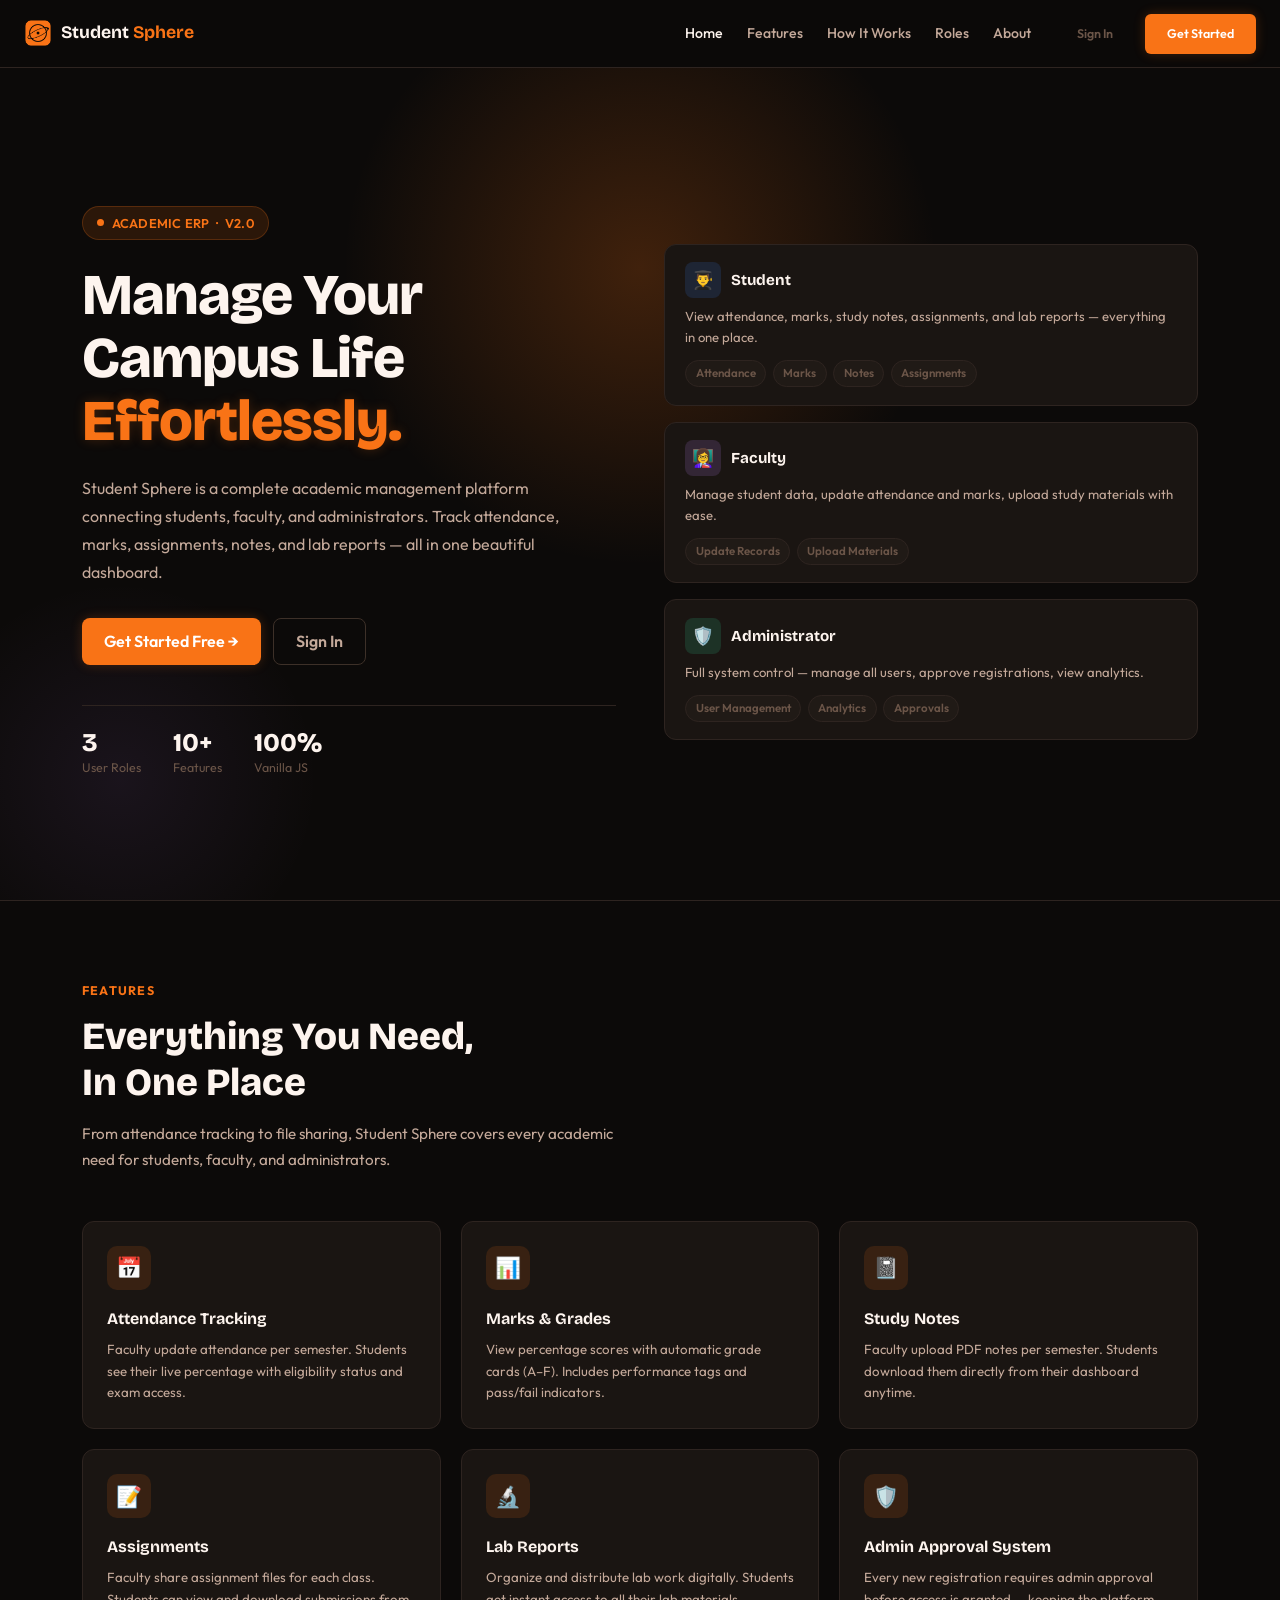
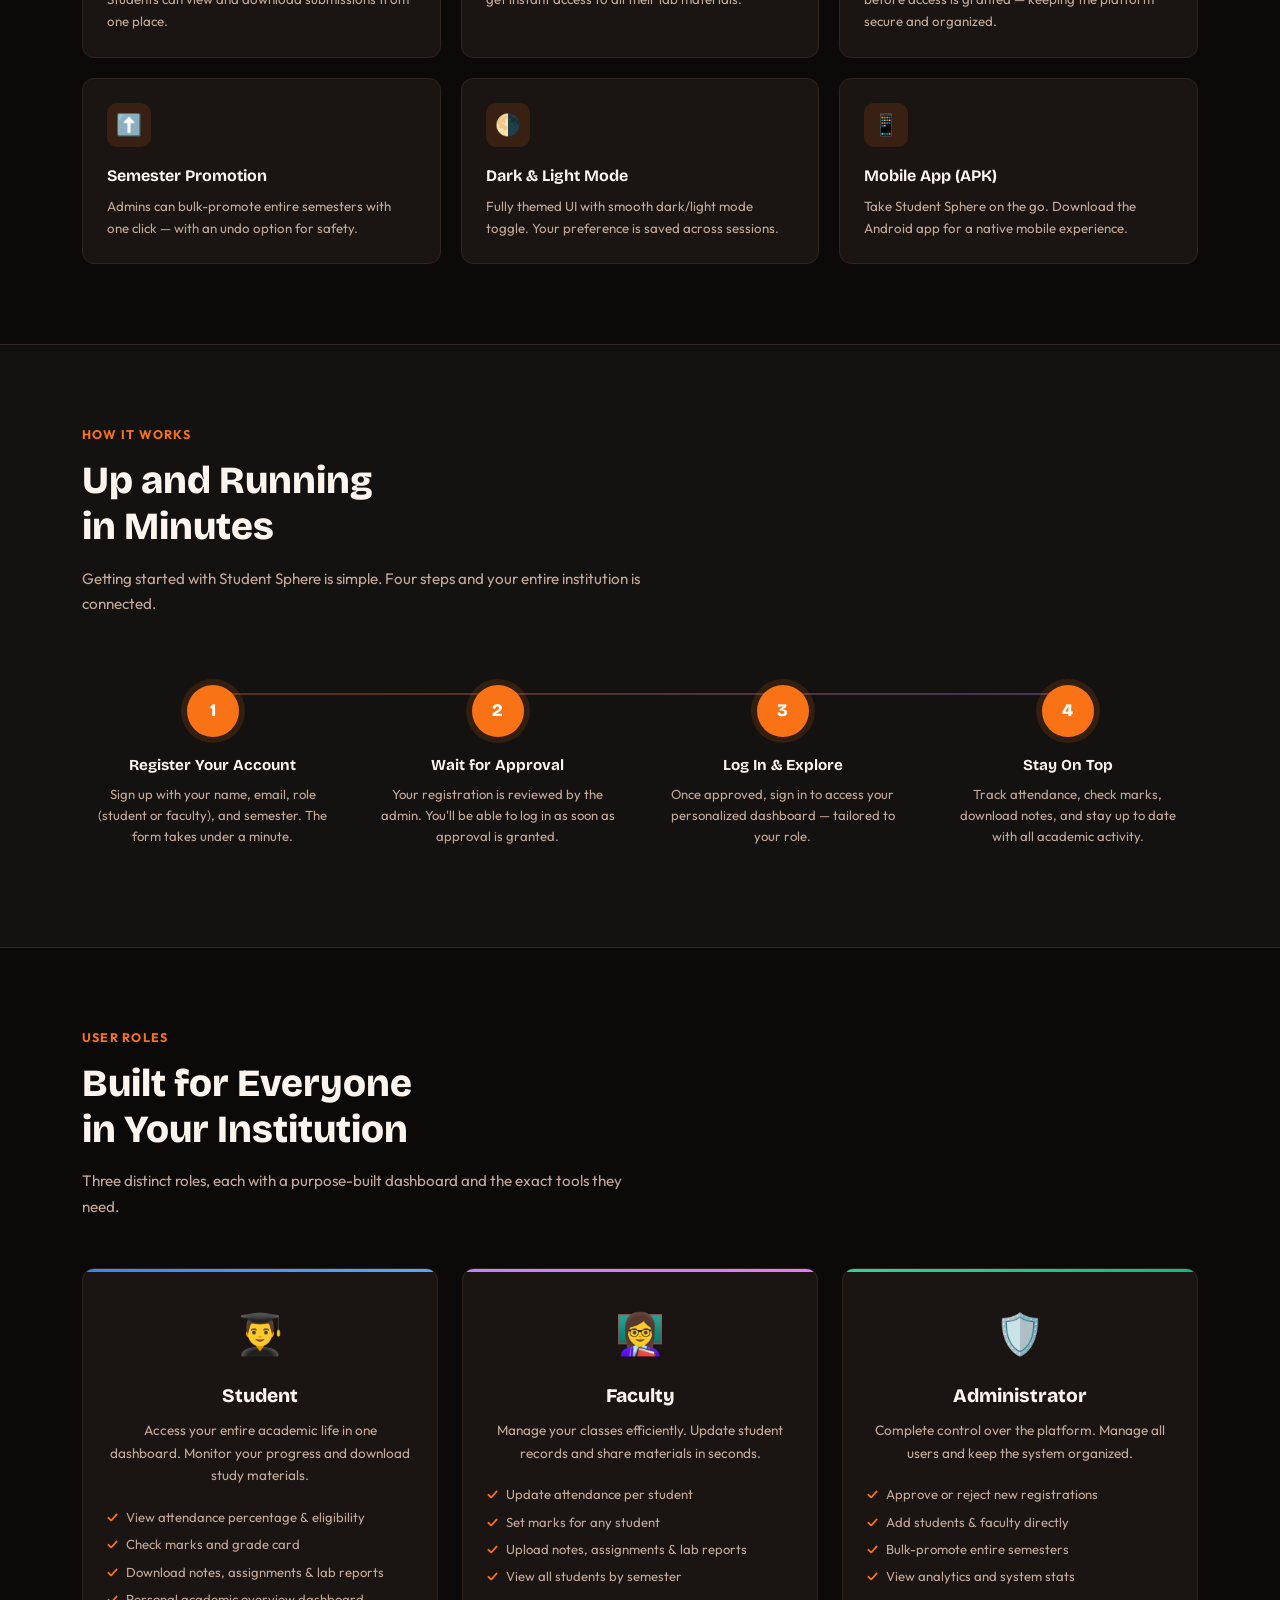
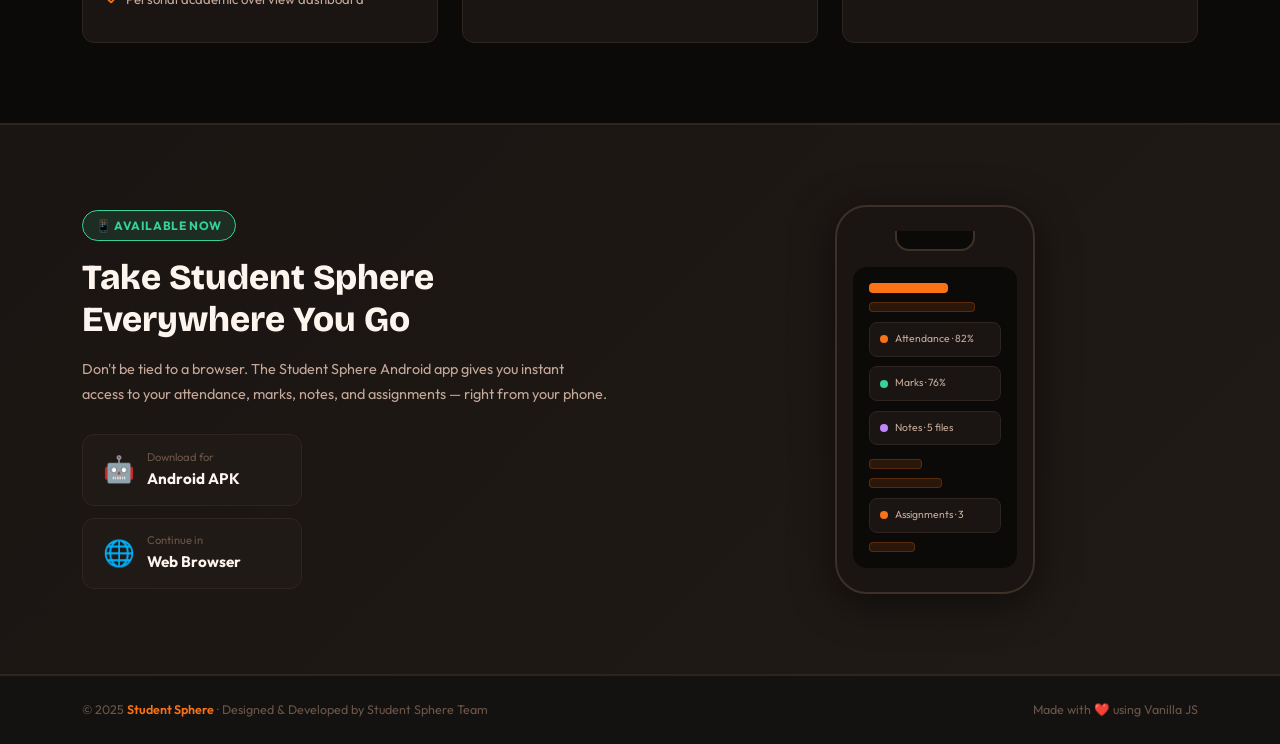
==== index.html @ 96fac7bf "big update : approval system and home page" ====
<!DOCTYPE html>
<html lang="en">
<head>
  <meta charset="UTF-8">
  <meta name="viewport" content="width=device-width, initial-scale=1.0">
  <title>Student Sphere — Academic Management System</title>
  <link rel="icon" type="image/x-icon" href="css/logo.png">
  <link rel="stylesheet" href="css/style.css">
  <style>
    /* ── Homepage-specific styles ── */

    /* ── NAV ── */
    .hp-nav {
      position: fixed;
      top: 0; left: 0; right: 0;
      z-index: 1000;
      height: var(--nav-h);
      background: var(--nav-bg);
      backdrop-filter: blur(16px);
      -webkit-backdrop-filter: blur(16px);
      border-bottom: 1px solid var(--border);
      display: flex;
      align-items: center;
      padding: 0 1.5rem;
      gap: 1.5rem;
    }
    .hp-nav-brand {
      display: flex;
      align-items: center;
      gap: .55rem;
      font-family: var(--head);
      font-weight: 700;
      font-size: 1.1rem;
      color: var(--white);
      text-decoration: none;
      flex-shrink: 0;
    }
    .hp-nav-brand img { width: 28px; height: 28px; border-radius: 6px; }
    .hp-nav-brand em { color: var(--accent); font-style: normal; }
    .hp-nav-links {
      display: flex;
      align-items: center;
      gap: 1.5rem;
      margin-left: auto;
    }
    .hp-nav-links a {
      font-size: .88rem;
      font-weight: 500;
      color: var(--text);
      transition: color .2s;
    }
    .hp-nav-links a:hover, .hp-nav-links a.active { color: var(--white); }
    .hp-nav-actions {
      display: flex;
      align-items: center;
      gap: .6rem;
      flex-shrink: 0;
    }
    .hp-ham {
      display: none;
      flex-direction: column;
      gap: 5px;
      cursor: pointer;
      margin-left: auto;
      padding: 4px;
      background: none;
      border: none;
    }
    .hp-ham span {
      display: block;
      width: 22px;
      height: 2px;
      background: var(--white);
      border-radius: 2px;
      transition: all .3s;
    }
    .hp-drawer {
      display: none;
      position: fixed;
      top: var(--nav-h);
      left: 0; right: 0;
      background: var(--panel);
      border-bottom: 1px solid var(--border);
      z-index: 999;
      padding: 1rem 1.5rem;
      flex-direction: column;
      gap: .25rem;
    }
    .hp-drawer.open { display: flex; }
    .hp-drawer a {
      padding: .65rem .5rem;
      color: var(--text);
      font-weight: 500;
      border-bottom: 1px solid var(--border);
      font-size: .95rem;
    }
    .hp-drawer a:last-child { border-bottom: none; }
    .hp-drawer a:hover { color: var(--accent); }
    @media (max-width: 768px) {
      .hp-nav-links { display: none; }
      .hp-nav-actions { display: none; }
      .hp-ham { display: flex; }
    }

    /* ── SECTIONS ── */
    .pt-nav { padding-top: var(--nav-h); }

    /* ── HERO ── */
    .hero {
      position: relative;
      overflow: hidden;
      padding: 5rem 0 4rem;
      min-height: calc(100vh - var(--nav-h));
      display: flex;
      align-items: center;
    }
    .hero-glow {
      position: absolute;
      width: 600px; height: 600px;
      border-radius: 50%;
      background: radial-gradient(circle, var(--accent-glow) 0%, transparent 70%);
      top: -100px; right: -100px;
      pointer-events: none;
    }
    .hero-glow-2 {
      position: absolute;
      width: 400px; height: 400px;
      border-radius: 50%;
      background: radial-gradient(circle, rgba(192,132,252,0.08) 0%, transparent 70%);
      bottom: -80px; left: -80px;
      pointer-events: none;
    }
    .hero-inner {
      display: grid;
      grid-template-columns: 1fr 1fr;
      gap: 3rem;
      align-items: center;
    }
    .hero-chip {
      display: inline-flex;
      align-items: center;
      gap: .5rem;
      background: var(--accent-soft);
      border: 1px solid var(--accent-glow);
      color: var(--accent);
      font-size: .8rem;
      font-weight: 600;
      padding: .35rem .85rem;
      border-radius: 99px;
      margin-bottom: 1.5rem;
      letter-spacing: .02em;
    }
    .chip-dot {
      width: 7px; height: 7px;
      border-radius: 50%;
      background: var(--accent);
      animation: pulse 2s infinite;
    }
    @keyframes pulse {
      0%, 100% { opacity: 1; transform: scale(1); }
      50% { opacity: .5; transform: scale(.8); }
    }
    .hero-title {
      font-family: var(--head);
      font-size: clamp(2.2rem, 5vw, 3.6rem);
      font-weight: 800;
      line-height: 1.1;
      color: var(--white);
      margin-bottom: 1.25rem;
    }
    .hero-title .hl {
      color: var(--accent);
      position: relative;
    }
    .hero-desc {
      font-size: 1rem;
      color: var(--text);
      line-height: 1.75;
      margin-bottom: 2rem;
      max-width: 500px;
    }
    .hero-btns {
      display: flex;
      gap: .75rem;
      flex-wrap: wrap;
      margin-bottom: 2.5rem;
    }
    .hero-stats {
      display: flex;
      gap: 2rem;
      padding-top: 1.5rem;
      border-top: 1px solid var(--border);
    }
    .hstat-val {
      font-family: var(--head);
      font-size: 1.6rem;
      font-weight: 800;
      color: var(--white);
    }
    .hstat-lbl {
      font-size: .78rem;
      color: var(--muted);
      margin-top: 2px;
    }

    /* hero cards */
    .hero-right {
      display: flex;
      flex-direction: column;
      gap: 1rem;
    }
    .hcard {
      background: var(--card);
      border: 1px solid var(--border);
      border-radius: var(--r);
      padding: 1.1rem 1.25rem;
      transition: border-color .2s, transform .2s;
    }
    .hcard:hover { border-color: var(--accent-glow); transform: translateX(4px); }
    .hcard-head {
      display: flex;
      align-items: center;
      gap: .65rem;
      margin-bottom: .5rem;
    }
    .hcard-icon {
      width: 36px; height: 36px;
      border-radius: 8px;
      display: flex;
      align-items: center;
      justify-content: center;
      font-size: 1.1rem;
      flex-shrink: 0;
    }
    .ic-blue   { background: rgba(59,130,246,.15); }
    .ic-violet { background: rgba(192,132,252,.15); }
    .ic-green  { background: rgba(52,211,153,.15); }
    .hcard-title {
      font-family: var(--head);
      font-weight: 700;
      font-size: .95rem;
      color: var(--white);
    }
    .hcard-desc {
      font-size: .82rem;
      color: var(--text);
      line-height: 1.6;
      margin-bottom: .65rem;
    }
    .hcard-tags { display: flex; flex-wrap: wrap; gap: .4rem; }
    .htag {
      font-size: .72rem;
      background: var(--card2);
      color: var(--muted);
      padding: .2rem .6rem;
      border-radius: 99px;
      border: 1px solid var(--border);
    }

    /* ── SECTION SHARED ── */
    section { padding: 5rem 0; }
    .section-label {
      font-size: .78rem;
      font-weight: 700;
      letter-spacing: .1em;
      text-transform: uppercase;
      color: var(--accent);
      margin-bottom: .75rem;
    }
    .section-title {
      font-family: var(--head);
      font-size: clamp(1.6rem, 3.5vw, 2.4rem);
      font-weight: 800;
      color: var(--white);
      margin-bottom: 1rem;
      line-height: 1.2;
    }
    .section-sub {
      font-size: .95rem;
      color: var(--text);
      max-width: 560px;
      line-height: 1.7;
      margin-bottom: 3rem;
    }
    .section-divider {
      border: none;
      border-top: 1px solid var(--border);
      margin: 0;
    }

    /* ── FEATURES ── */
    .features-grid {
      display: grid;
      grid-template-columns: repeat(3, 1fr);
      gap: 1.25rem;
    }
    .feat-card {
      background: var(--card);
      border: 1px solid var(--border);
      border-radius: var(--r);
      padding: 1.5rem;
      transition: border-color .2s, transform .2s, box-shadow .2s;
    }
    .feat-card:hover {
      border-color: var(--accent-glow);
      transform: translateY(-4px);
      box-shadow: var(--shadow-sm);
    }
    .feat-icon {
      width: 44px; height: 44px;
      border-radius: 10px;
      background: var(--accent-soft);
      display: flex;
      align-items: center;
      justify-content: center;
      font-size: 1.3rem;
      margin-bottom: 1rem;
    }
    .feat-title {
      font-family: var(--head);
      font-weight: 700;
      color: var(--white);
      font-size: 1rem;
      margin-bottom: .45rem;
    }
    .feat-desc {
      font-size: .83rem;
      color: var(--text);
      line-height: 1.65;
    }

    /* ── HOW IT WORKS ── */
    .hiw-section { background: var(--panel); }
    .steps-grid {
      display: grid;
      grid-template-columns: repeat(4, 1fr);
      gap: 1.5rem;
      position: relative;
    }
    .steps-grid::before {
      content: '';
      position: absolute;
      top: 28px;
      left: 12.5%;
      right: 12.5%;
      height: 2px;
      background: linear-gradient(90deg, var(--accent), var(--violet));
      opacity: .3;
      pointer-events: none;
    }
    .step-card {
      text-align: center;
      padding: 1.25rem .75rem;
      position: relative;
    }
    .step-num {
      width: 52px; height: 52px;
      border-radius: 50%;
      background: var(--accent);
      color: #fff;
      font-family: var(--head);
      font-weight: 800;
      font-size: 1.1rem;
      display: flex;
      align-items: center;
      justify-content: center;
      margin: 0 auto 1rem;
      position: relative;
      z-index: 1;
      box-shadow: 0 0 0 6px var(--accent-soft);
    }
    .step-title {
      font-family: var(--head);
      font-weight: 700;
      color: var(--white);
      font-size: .95rem;
      margin-bottom: .4rem;
    }
    .step-desc {
      font-size: .82rem;
      color: var(--text);
      line-height: 1.6;
    }

    /* ── ROLES ── */
    .roles-grid {
      display: grid;
      grid-template-columns: repeat(3, 1fr);
      gap: 1.5rem;
    }
    .role-card {
      background: var(--card);
      border: 1px solid var(--border);
      border-radius: var(--r);
      padding: 2rem 1.5rem;
      text-align: center;
      transition: border-color .2s, transform .2s, box-shadow .2s;
      position: relative;
      overflow: hidden;
    }
    .role-card::before {
      content: '';
      position: absolute;
      top: 0; left: 0; right: 0;
      height: 3px;
    }
    .role-card.rc-student::before { background: linear-gradient(90deg, #3b82f6, #60a5fa); }
    .role-card.rc-faculty::before { background: linear-gradient(90deg, #c084fc, #e879f9); }
    .role-card.rc-admin::before  { background: linear-gradient(90deg, #34d399, #10b981); }
    .role-card:hover {
      border-color: var(--accent-glow);
      transform: translateY(-6px);
      box-shadow: var(--shadow);
    }
    .role-emoji {
      font-size: 2.5rem;
      margin-bottom: 1rem;
      display: block;
    }
    .role-name {
      font-family: var(--head);
      font-weight: 800;
      font-size: 1.2rem;
      color: var(--white);
      margin-bottom: .5rem;
    }
    .role-desc {
      font-size: .85rem;
      color: var(--text);
      line-height: 1.65;
      margin-bottom: 1.25rem;
    }
    .role-perks {
      list-style: none;
      text-align: left;
      display: flex;
      flex-direction: column;
      gap: .4rem;
    }
    .role-perks li {
      font-size: .82rem;
      color: var(--text);
      display: flex;
      align-items: flex-start;
      gap: .5rem;
    }
    .role-perks li::before {
      content: '✓';
      color: var(--accent);
      font-weight: 700;
      flex-shrink: 0;
    }

    /* ── DOWNLOAD ── */
    .download-section {
      background: linear-gradient(135deg, var(--card) 0%, var(--card2) 100%);
      border-top: 1px solid var(--border);
      border-bottom: 1px solid var(--border);
    }
    .download-inner {
      display: grid;
      grid-template-columns: 1fr 1fr;
      gap: 4rem;
      align-items: center;
    }
    .download-badge {
      display: inline-flex;
      align-items: center;
      gap: .4rem;
      background: var(--green-s);
      border: 1px solid var(--green);
      color: var(--green);
      font-size: .75rem;
      font-weight: 700;
      padding: .3rem .8rem;
      border-radius: 99px;
      margin-bottom: 1rem;
      letter-spacing: .05em;
      text-transform: uppercase;
    }
    .download-title {
      font-family: var(--head);
      font-size: clamp(1.5rem, 3vw, 2.2rem);
      font-weight: 800;
      color: var(--white);
      margin-bottom: 1rem;
      line-height: 1.2;
    }
    .download-desc {
      font-size: .9rem;
      color: var(--text);
      line-height: 1.7;
      margin-bottom: 1.75rem;
    }
    .download-btns {
      display: flex;
      flex-direction: column;
      gap: .75rem;
    }
    .download-btn {
      display: flex;
      align-items: center;
      gap: .75rem;
      padding: .85rem 1.25rem;
      border-radius: var(--r);
      border: 1px solid var(--border);
      background: var(--card2);
      cursor: pointer;
      transition: border-color .2s, background .2s, transform .2s;
      text-decoration: none;
      width: fit-content;
      min-width: 220px;
    }
    .download-btn:hover {
      border-color: var(--accent);
      background: var(--accent-soft);
      transform: translateX(4px);
    }
    .download-btn-icon { font-size: 1.6rem; }
    .download-btn-text { display: flex; flex-direction: column; }
    .download-btn-sub { font-size: .7rem; color: var(--muted); }
    .download-btn-main { font-weight: 700; color: var(--white); font-size: .95rem; }
    .download-visual {
      display: flex;
      justify-content: center;
      align-items: center;
    }
    .phone-mockup {
      width: 200px;
      background: var(--card);
      border: 2px solid var(--border2);
      border-radius: 32px;
      padding: 1.5rem 1rem;
      box-shadow: var(--shadow);
      position: relative;
    }
    .phone-notch {
      width: 80px; height: 20px;
      background: var(--bg);
      border-radius: 0 0 14px 14px;
      margin: 0 auto 1rem;
      border: 2px solid var(--border2);
      border-top: none;
    }
    .phone-screen {
      background: var(--bg);
      border-radius: 14px;
      padding: 1rem;
      min-height: 280px;
      display: flex;
      flex-direction: column;
      gap: .6rem;
    }
    .ps-bar {
      height: 10px;
      border-radius: 4px;
      background: var(--accent-soft);
      border: 1px solid var(--accent-glow);
    }
    .ps-bar.accent { background: var(--accent); width: 60%; }
    .ps-card-mini {
      background: var(--card);
      border: 1px solid var(--border);
      border-radius: 8px;
      padding: .5rem .65rem;
      font-size: .65rem;
      color: var(--text);
      display: flex;
      align-items: center;
      gap: .4rem;
    }
    .ps-dot {
      width: 8px; height: 8px;
      border-radius: 50%;
      background: var(--accent);
      flex-shrink: 0;
    }
    .ps-dot.green { background: var(--green); }
    .ps-dot.violet { background: var(--violet); }
    .phone-glow {
      position: absolute;
      width: 200px; height: 200px;
      border-radius: 50%;
      background: radial-gradient(circle, var(--accent-glow) 0%, transparent 70%);
      top: 50%; left: 50%;
      transform: translate(-50%, -50%);
      pointer-events: none;
      z-index: -1;
    }


    /* ── FOOTER ── */
    .hp-footer {
      background: var(--panel);
      border-top: 1px solid var(--border);
      padding: 1.5rem 0;
    }
    .footer-bottom {
      display: flex;
      align-items: center;
      justify-content: space-between;
      flex-wrap: wrap;
      gap: .5rem;
    }
    .footer-copy { font-size: .78rem; color: var(--muted); }
    .footer-copy span { color: var(--accent); font-weight: 600; }

    /* ── EASTER EGG ── */
    .egg-overlay {
      position: fixed; inset: 0;
      background: rgba(0,0,0,.7);
      backdrop-filter: blur(6px);
      z-index: 9999;
      display: none;
      align-items: center;
      justify-content: center;
    }
    .egg-overlay.show { display: flex; }
    .egg-box {
      background: var(--card);
      border: 1px solid var(--border2);
      border-radius: var(--r);
      padding: 2.5rem;
      text-align: center;
      max-width: 340px;
      box-shadow: var(--shadow);
    }
    .egg-icon { width: 64px; height: 64px; border-radius: 16px; margin: 0 auto 1rem; }
    .egg-box h2 {
      font-family: var(--head);
      font-size: 1.4rem;
      font-weight: 800;
      color: var(--white);
      margin-bottom: .5rem;
    }
    .egg-box h2 span { color: var(--accent); }
    .egg-box p { color: var(--muted); font-size: .85rem; margin-bottom: .3rem; }
    .egg-dev {
      font-family: var(--head);
      font-weight: 700;
      font-size: 1.1rem;
      color: var(--accent);
      margin-bottom: 1.5rem;
    }

    /* ── RESPONSIVE ── */
    @media (max-width: 1024px) {
      .features-grid { grid-template-columns: repeat(2, 1fr); }
      .steps-grid { grid-template-columns: repeat(2, 1fr); }
      .steps-grid::before { display: none; }
      .roles-grid { grid-template-columns: repeat(2, 1fr); }
      .download-inner { grid-template-columns: 1fr; gap: 2rem; }
      .download-visual { order: -1; }
    }
    @media (max-width: 768px) {
      .hero { padding: 3rem 0 3rem; min-height: auto; }
      .hero-inner { grid-template-columns: 1fr; gap: 2.5rem; }
      .hero-right { display: none; }
      .hero-title { font-size: 2.2rem; }
      .hero-stats { gap: 1.5rem; }
      section { padding: 3.5rem 0; }
      .features-grid { grid-template-columns: 1fr; }
      .steps-grid { grid-template-columns: 1fr 1fr; }
      .roles-grid { grid-template-columns: 1fr; }
      .footer-bottom { flex-direction: column; text-align: center; }
      .section-sub { margin-bottom: 2rem; }
      .download-btn { width: 100%; max-width: 280px; }
    }
    @media (max-width: 480px) {
      .hero-title { font-size: 1.85rem; }
      .hero-btns { flex-direction: column; }
      .hero-btns .btn { width: 100%; text-align: center; }
      .hero-stats { gap: 1rem; }
      .hstat-val { font-size: 1.3rem; }
      .steps-grid { grid-template-columns: 1fr; }
      section { padding: 2.5rem 0; }
    }
  </style>
</head>
<body>

<!-- ── NAVBAR ── -->
<nav class="hp-nav">
  <a class="hp-nav-brand" href="index.html">
    <img src="css/logo.png" alt="Logo">
    <span>Student <em>Sphere</em></span>
  </a>
  <div class="hp-nav-links">
    <a href="index.html" class="active">Home</a>
    <a href="#features">Features</a>
    <a href="#how-it-works">How It Works</a>
    <a href="#roles">Roles</a>
    <a href="about-dev.html">About</a>
  </div>
  <div class="hp-nav-actions">
    <a href="login.html"    class="btn btn-ghost btn-sm" id="nav-login">Sign In</a>
    <a href="register.html" class="btn btn-primary btn-sm" id="nav-reg">Get Started</a>
    <a href="#" class="btn btn-primary btn-sm" id="dash-btn" style="display:none">Dashboard →</a>
  </div>
  <button class="hp-ham" id="ham-btn" aria-label="Toggle menu">
    <span></span><span></span><span></span>
  </button>
</nav>

<!-- ── MOBILE DRAWER ── -->
<div class="hp-drawer" id="nav-drawer">
  <a href="index.html">🏠 Home</a>
  <a href="#features">⚡ Features</a>
  <a href="#how-it-works">🔄 How It Works</a>
  <a href="#roles">👥 Roles</a>
  <a href="about-dev.html">ℹ️ About</a>
  <a href="login.html">🔑 Sign In</a>
  <a href="register.html">🚀 Get Started Free</a>
</div>

<div class="pt-nav">

  <!-- ══════════════════════════════════════
       HERO
  ══════════════════════════════════════ -->
  <section class="hero">
    <div class="hero-glow"></div>
    <div class="hero-glow-2"></div>
    <div class="container">
      <div class="hero-inner">

        <div class="hero-left">
          <div class="hero-chip">
            <span class="chip-dot"></span>
            Academic ERP &nbsp;·&nbsp; v2.0
          </div>

          <h1 class="hero-title">
            Manage Your<br>
            Campus Life<br>
            <span class="hl">Effortlessly.</span>
          </h1>

          <p class="hero-desc">
            Student Sphere is a complete academic management platform connecting students, faculty, and administrators. Track attendance, marks, assignments, notes, and lab reports — all in one beautiful dashboard.
          </p>

          <div class="hero-btns">
            <a href="register.html" class="btn btn-primary btn-lg">Get Started Free →</a>
            <a href="login.html"    class="btn btn-outline btn-lg">Sign In</a>
          </div>

          <div class="hero-stats">
            <div>
              <div class="hstat-val">3</div>
              <div class="hstat-lbl">User Roles</div>
            </div>
            <div>
              <div class="hstat-val">10+</div>
              <div class="hstat-lbl">Features</div>
            </div>
            <div>
              <div class="hstat-val">100%</div>
              <div class="hstat-lbl">Vanilla JS</div>
            </div>
          </div>
        </div>

        <div class="hero-right">
          <div class="hcard">
            <div class="hcard-head">
              <div class="hcard-icon ic-blue">👨‍🎓</div>
              <div class="hcard-title">Student</div>
            </div>
            <div class="hcard-desc">View attendance, marks, study notes, assignments, and lab reports — everything in one place.</div>
            <div class="hcard-tags">
              <span class="htag">Attendance</span>
              <span class="htag">Marks</span>
              <span class="htag">Notes</span>
              <span class="htag">Assignments</span>
            </div>
          </div>

          <div class="hcard">
            <div class="hcard-head">
              <div class="hcard-icon ic-violet">👩‍🏫</div>
              <div class="hcard-title">Faculty</div>
            </div>
            <div class="hcard-desc">Manage student data, update attendance and marks, upload study materials with ease.</div>
            <div class="hcard-tags">
              <span class="htag">Update Records</span>
              <span class="htag">Upload Materials</span>
            </div>
          </div>

          <div class="hcard">
            <div class="hcard-head">
              <div class="hcard-icon ic-green">🛡️</div>
              <div class="hcard-title">Administrator</div>
            </div>
            <div class="hcard-desc">Full system control — manage all users, approve registrations, view analytics.</div>
            <div class="hcard-tags">
              <span class="htag">User Management</span>
              <span class="htag">Analytics</span>
              <span class="htag">Approvals</span>
            </div>
          </div>
        </div>

      </div>
    </div>
  </section>

  <hr class="section-divider">

  <!-- ══════════════════════════════════════
       FEATURES
  ══════════════════════════════════════ -->
  <section id="features">
    <div class="container">
      <div class="section-label">Features</div>
      <h2 class="section-title">Everything You Need,<br>In One Place</h2>
      <p class="section-sub">From attendance tracking to file sharing, Student Sphere covers every academic need for students, faculty, and administrators.</p>

      <div class="features-grid">
        <div class="feat-card">
          <div class="feat-icon">📅</div>
          <div class="feat-title">Attendance Tracking</div>
          <div class="feat-desc">Faculty update attendance per semester. Students see their live percentage with eligibility status and exam access.</div>
        </div>
        <div class="feat-card">
          <div class="feat-icon">📊</div>
          <div class="feat-title">Marks & Grades</div>
          <div class="feat-desc">View percentage scores with automatic grade cards (A–F). Includes performance tags and pass/fail indicators.</div>
        </div>
        <div class="feat-card">
          <div class="feat-icon">📓</div>
          <div class="feat-title">Study Notes</div>
          <div class="feat-desc">Faculty upload PDF notes per semester. Students download them directly from their dashboard anytime.</div>
        </div>
        <div class="feat-card">
          <div class="feat-icon">📝</div>
          <div class="feat-title">Assignments</div>
          <div class="feat-desc">Faculty share assignment files for each class. Students can view and download submissions from one place.</div>
        </div>
        <div class="feat-card">
          <div class="feat-icon">🔬</div>
          <div class="feat-title">Lab Reports</div>
          <div class="feat-desc">Organize and distribute lab work digitally. Students get instant access to all their lab materials.</div>
        </div>
        <div class="feat-card">
          <div class="feat-icon">🛡️</div>
          <div class="feat-title">Admin Approval System</div>
          <div class="feat-desc">Every new registration requires admin approval before access is granted — keeping the platform secure and organized.</div>
        </div>
        <div class="feat-card">
          <div class="feat-icon">⬆️</div>
          <div class="feat-title">Semester Promotion</div>
          <div class="feat-desc">Admins can bulk-promote entire semesters with one click — with an undo option for safety.</div>
        </div>
        <div class="feat-card">
          <div class="feat-icon">🌗</div>
          <div class="feat-title">Dark & Light Mode</div>
          <div class="feat-desc">Fully themed UI with smooth dark/light mode toggle. Your preference is saved across sessions.</div>
        </div>
        <div class="feat-card">
          <div class="feat-icon">📱</div>
          <div class="feat-title">Mobile App (APK)</div>
          <div class="feat-desc">Take Student Sphere on the go. Download the Android app for a native mobile experience.</div>
        </div>
      </div>
    </div>
  </section>

  <hr class="section-divider">

  <!-- ══════════════════════════════════════
       HOW IT WORKS
  ══════════════════════════════════════ -->
  <section class="hiw-section" id="how-it-works">
    <div class="container">
      <div class="section-label">How It Works</div>
      <h2 class="section-title">Up and Running<br>in Minutes</h2>
      <p class="section-sub">Getting started with Student Sphere is simple. Four steps and your entire institution is connected.</p>

      <div class="steps-grid">
        <div class="step-card">
          <div class="step-num">1</div>
          <div class="step-title">Register Your Account</div>
          <div class="step-desc">Sign up with your name, email, role (student or faculty), and semester. The form takes under a minute.</div>
        </div>
        <div class="step-card">
          <div class="step-num">2</div>
          <div class="step-title">Wait for Approval</div>
          <div class="step-desc">Your registration is reviewed by the admin. You'll be able to log in as soon as approval is granted.</div>
        </div>
        <div class="step-card">
          <div class="step-num">3</div>
          <div class="step-title">Log In & Explore</div>
          <div class="step-desc">Once approved, sign in to access your personalized dashboard — tailored to your role.</div>
        </div>
        <div class="step-card">
          <div class="step-num">4</div>
          <div class="step-title">Stay On Top</div>
          <div class="step-desc">Track attendance, check marks, download notes, and stay up to date with all academic activity.</div>
        </div>
      </div>
    </div>
  </section>

  <hr class="section-divider">

  <!-- ══════════════════════════════════════
       ROLES
  ══════════════════════════════════════ -->
  <section id="roles">
    <div class="container">
      <div class="section-label">User Roles</div>
      <h2 class="section-title">Built for Everyone<br>in Your Institution</h2>
      <p class="section-sub">Three distinct roles, each with a purpose-built dashboard and the exact tools they need.</p>

      <div class="roles-grid">
        <div class="role-card rc-student">
          <span class="role-emoji">👨‍🎓</span>
          <div class="role-name">Student</div>
          <div class="role-desc">Access your entire academic life in one dashboard. Monitor your progress and download study materials.</div>
          <ul class="role-perks">
            <li>View attendance percentage & eligibility</li>
            <li>Check marks and grade card</li>
            <li>Download notes, assignments & lab reports</li>
            <li>Personal academic overview dashboard</li>
          </ul>
        </div>
        <div class="role-card rc-faculty">
          <span class="role-emoji">👩‍🏫</span>
          <div class="role-name">Faculty</div>
          <div class="role-desc">Manage your classes efficiently. Update student records and share materials in seconds.</div>
          <ul class="role-perks">
            <li>Update attendance per student</li>
            <li>Set marks for any student</li>
            <li>Upload notes, assignments & lab reports</li>
            <li>View all students by semester</li>
          </ul>
        </div>
        <div class="role-card rc-admin">
          <span class="role-emoji">🛡️</span>
          <div class="role-name">Administrator</div>
          <div class="role-desc">Complete control over the platform. Manage all users and keep the system organized.</div>
          <ul class="role-perks">
            <li>Approve or reject new registrations</li>
            <li>Add students & faculty directly</li>
            <li>Bulk-promote entire semesters</li>
            <li>View analytics and system stats</li>
          </ul>
        </div>
      </div>
    </div>
  </section>

  <hr class="section-divider">

  <!-- ══════════════════════════════════════
       DOWNLOAD / APP
  ══════════════════════════════════════ -->
  <section class="download-section" id="download">
    <div class="container">
      <div class="download-inner">
        <div class="download-text">
          <div class="download-badge">📱 Available Now</div>
          <div class="download-title">Take Student Sphere<br>Everywhere You Go</div>
          <p class="download-desc">
            Don't be tied to a browser. The Student Sphere Android app gives you instant access to your attendance, marks, notes, and assignments — right from your phone.
          </p>
          <div class="download-btns">
            <a href="StudentSphere.apk" download class="download-btn" id="apk-btn">
              <span class="download-btn-icon">🤖</span>
              <span class="download-btn-text">
                <span class="download-btn-sub">Download for</span>
                <span class="download-btn-main">Android APK</span>
              </span>
            </a>
            <a href="login.html" class="download-btn">
              <span class="download-btn-icon">🌐</span>
              <span class="download-btn-text">
                <span class="download-btn-sub">Continue in</span>
                <span class="download-btn-main">Web Browser</span>
              </span>
            </a>
          </div>
        </div>

        <div class="download-visual">
          <div style="position:relative">
            <div class="phone-mockup">
              <div class="phone-notch"></div>
              <div class="phone-screen">
                <div class="ps-bar accent"></div>
                <div class="ps-bar" style="width:80%"></div>
                <div class="ps-card-mini">
                  <div class="ps-dot"></div>
                  Attendance · 82%
                </div>
                <div class="ps-card-mini">
                  <div class="ps-dot green"></div>
                  Marks · 76%
                </div>
                <div class="ps-card-mini">
                  <div class="ps-dot violet"></div>
                  Notes · 5 files
                </div>
                <div class="ps-bar" style="width:40%;margin-top:.25rem"></div>
                <div class="ps-bar" style="width:55%"></div>
                <div class="ps-card-mini">
                  <div class="ps-dot"></div>
                  Assignments · 3
                </div>
                <div class="ps-bar" style="width:35%"></div>
              </div>
            </div>
            <div class="phone-glow"></div>
          </div>
        </div>
      </div>
    </div>
  </section>

  <!-- ══════════════════════════════════════
       FOOTER
  ══════════════════════════════════════ -->
  <footer class="hp-footer">
    <div class="container">
      <div class="footer-bottom">
        <div class="footer-copy">© 2025 <span>Student Sphere</span> · Designed &amp; Developed by Student Sphere Team</div>
        <div class="footer-copy">Made with ❤️ using Vanilla JS</div>
      </div>
    </div>
  </footer>

</div><!-- end .pt-nav -->

<!-- ── EASTER EGG ── -->
<div class="egg-overlay" id="egg-overlay">
  <div class="egg-box">
    <img src="css/logo.png" alt="Student Sphere Logo" class="egg-icon">
    <h2>Student <span>Sphere</span></h2>
    <p>Designed &amp; Developed by</p>
    <div class="egg-dev">Suman Kumar Singh</div>
    <button class="btn btn-primary" id="egg-close">Close</button>
  </div>
</div>

<script src="js/utils.js"></script>
<script src="js/auth.js"></script>
<script src="js/main.js"></script>
<script>
  // ── Mobile hamburger ──
  const hamBtn   = document.getElementById('ham-btn');
  const drawer   = document.getElementById('nav-drawer');
  hamBtn.addEventListener('click', () => drawer.classList.toggle('open'));

  // Close drawer when a link is clicked
  drawer.querySelectorAll('a').forEach(a => {
    a.addEventListener('click', () => drawer.classList.remove('open'));
  });

  // ── Smooth scroll for anchor links ──
  document.querySelectorAll('a[href^="#"]').forEach(a => {
    a.addEventListener('click', e => {
      const target = document.querySelector(a.getAttribute('href'));
      if (target) {
        e.preventDefault();
        target.scrollIntoView({ behavior: 'smooth', block: 'start' });
      }
    });
  });

  // ── Easter egg (logo click) ──
  const logo    = document.querySelector('.hp-nav-brand');
  const eggOverlay = document.getElementById('egg-overlay');
  const eggClose   = document.getElementById('egg-close');
  let clicks = 0, clickTimer;
  logo.addEventListener('click', e => {
    clicks++;
    clearTimeout(clickTimer);
    clickTimer = setTimeout(() => { clicks = 0; }, 600);
    if (clicks >= 5) {
      clicks = 0;
      eggOverlay.classList.add('show');
    }
  });
  eggClose?.addEventListener('click', () => eggOverlay.classList.remove('show'));
  eggOverlay?.addEventListener('click', e => { if (e.target === eggOverlay) eggOverlay.classList.remove('show'); });

  // ── Show dashboard button if already logged in ──
  (function () {
    const user = JSON.parse(localStorage.getItem('ss_current_user') || 'null');
    const token = sessionStorage.getItem('ss_token');
    if (user && token) {
      document.getElementById('nav-login')?.style && (document.getElementById('nav-login').style.display = 'none');
      document.getElementById('nav-reg')?.style && (document.getElementById('nav-reg').style.display = 'none');
      document.getElementById('dash-btn').style.display = '';
      const dashMap = { admin: 'admin.html', faculty: 'faculty.html', student: 'student.html' };
      document.getElementById('dash-btn').href = dashMap[user.role] || 'login.html';
    }
  })();
</script>
</body>
</html>
---- css/style.css ----
/* ==============================================
   STUDENT SPHERE — Complete Stylesheet
   Font: Bricolage Grotesque (headings) + Outfit (body)
   Theme: Orange accent · Dark + Light modes
   ============================================== */

@import url('https://fonts.googleapis.com/css2?family=Bricolage+Grotesque:opsz,wght@12..96,400;12..96,500;12..96,600;12..96,700;12..96,800&family=Outfit:wght@300;400;500;600;700&display=swap');

/* ══════════════════════════════════════════════
   DARK THEME (default)  [data-theme="dark"]
══════════════════════════════════════════════ */
:root,
[data-theme="dark"] {
  /* Surfaces */
  --bg:        #0c0a09;
  --nav-bg:    rgba(12, 10, 9, 0.93);
  --panel:     #141210;
  --card:      #1a1512;
  --card2:     #201a16;
  --border:    #2e2420;
  --border2:   #3d3028;

  /* Orange accent */
  --accent:      #f97316;
  --accent-soft: rgba(249,115,22,0.13);
  --accent-glow: rgba(249,115,22,0.22);
  --accent-2:    #fb923c;

  /* Supporting colours */
  --violet:    #c084fc;
  --green:     #34d399;
  --green-s:   rgba(52,211,153,0.12);
  --amber:     #fbbf24;
  --amber-s:   rgba(251,191,36,0.12);
  --rose:      #fb7185;
  --rose-s:    rgba(251,113,133,0.12);

  /* Text */
  --white:     #fdf4ee;
  --text:      #c4a99a;
  --muted:     #6b5548;

  /* Shadows */
  --shadow:    0 8px 40px rgba(0,0,0,0.55);
  --shadow-sm: 0 2px 12px rgba(0,0,0,0.4);

  /* Theme toggle icon */
  --theme-icon: "☀️";
}

/* ══════════════════════════════════════════════
   LIGHT THEME  [data-theme="light"]
══════════════════════════════════════════════ */
[data-theme="light"] {
  /* Surfaces */
  --bg:        #fdf6f0;
  --nav-bg:    rgba(255, 250, 245, 0.93);
  --panel:     #fff5ed;
  --card:      #ffffff;
  --card2:     #fef3e8;
  --border:    #f0d9c8;
  --border2:   #e8c9b0;

  /* Orange accent — same hue, stays vivid on light bg */
  --accent:      #ea6c0a;
  --accent-soft: rgba(234,108,10,0.10);
  --accent-glow: rgba(234,108,10,0.18);
  --accent-2:    #f97316;

  /* Supporting colours (slightly deeper for light bg) */
  --violet:    #9333ea;
  --green:     #059669;
  --green-s:   rgba(5,150,105,0.10);
  --amber:     #d97706;
  --amber-s:   rgba(217,119,6,0.10);
  --rose:      #e11d48;
  --rose-s:    rgba(225,29,72,0.10);

  /* Text */
  --white:     #1a0f08;
  --text:      #4a3728;
  --muted:     #9a7a68;

  /* Shadows */
  --shadow:    0 8px 40px rgba(120,60,20,0.12);
  --shadow-sm: 0 2px 12px rgba(120,60,20,0.08);

  /* Theme toggle icon */
  --theme-icon: "🌙";
}

/* ── Shared constants (never change with theme) ── */
:root {
  --r:       12px;
  --r-sm:    8px;
  --r-xs:    6px;
  --t:       all 0.2s ease;
  --head:    'Bricolage Grotesque', sans-serif;
  --body:    'Outfit', sans-serif;
  --sidebar: 240px;
  --nav-h:   68px;
}

/* ── Smooth theme transition ── */
body, .nav, .sidebar, .card, .auth-box, .about-card,
.stat-box, .hcard, .nav-drawer, .form-control,
.item-row, .highlight-box, .profile-banner, .egg-box {
  transition: background 0.3s ease, border-color 0.3s ease, color 0.3s ease;
}

/* ── Reset ── */
*, *::before, *::after { box-sizing: border-box; margin: 0; padding: 0; }
html { scroll-behavior: smooth; }
body {
  font-family: var(--body);
  background: var(--bg);
  color: var(--text);
  font-size: 15px;
  line-height: 1.6;
  min-height: 100vh;
  -webkit-font-smoothing: antialiased;
}
a { text-decoration: none; color: inherit; }
button { font-family: var(--body); cursor: pointer; border: none; background: none; }
input, select, textarea { font-family: var(--body); }
ul { list-style: none; }
img { display: block; max-width: 100%; }
::selection { background: var(--accent-soft); color: var(--white); }
::-webkit-scrollbar { width: 4px; }
::-webkit-scrollbar-track { background: var(--bg); }
::-webkit-scrollbar-thumb { background: var(--border2); border-radius: 2px; }

/* ── Helpers ── */
.container { max-width: 1180px; margin: 0 auto; padding: 0 2rem; }
.pt-nav { padding-top: var(--nav-h); }
.flex { display: flex; }
.items-center { align-items: center; }
.gap-2 { gap: 0.5rem; }
.gap-3 { gap: 0.75rem; }
.gap-4 { gap: 1rem; }

/* ════════════════════════════════════════════════
   NAVBAR — fixed, no overflow, clean alignment
════════════════════════════════════════════════ */
.nav {
  position: fixed;
  top: 0; left: 0; right: 0;
  z-index: 1000;
  height: var(--nav-h);
  background: var(--nav-bg);
  backdrop-filter: blur(18px);
  border-bottom: 1px solid var(--border);
  display: flex;
  align-items: center;
  padding: 0 2rem;
  gap: 2rem;
}

/* Logo — left */
.nav-brand {
  display: flex;
  align-items: center;
  gap: 10px;
  text-decoration: none;
  flex-shrink: 0;
  cursor: pointer;
  user-select: none;
}
.nav-brand-icon {
  width: 36px;
  height: 36px;
  border-radius: 10px;
  object-fit: contain;
  flex-shrink: 0;
  display: block;
}
.nav-brand-name {
  font-family: var(--head);
  font-size: 1.15rem;
  font-weight: 700;
  color: var(--white);
  letter-spacing: -0.3px;
}
.nav-brand-name em {
  font-style: normal;
  color: var(--accent);
}

/* Links — grows to fill middle */
.nav-links {
  display: flex;
  align-items: center;
  gap: 4px;
  flex: 1;
  justify-content: center;
}
.nav-links a {
  padding: 6px 14px;
  border-radius: var(--r-xs);
  font-size: 0.875rem;
  font-weight: 500;
  color: var(--muted);
  transition: var(--t);
  white-space: nowrap;
}
.nav-links a:hover { color: var(--white); background: var(--card); }
.nav-links a.active { color: var(--white); }

/* Right side */
.nav-right {
  display: flex;
  align-items: center;
  gap: 10px;
  flex-shrink: 0;
  margin-left: auto;
}
.nav-user-info {
  display: flex;
  align-items: center;
  gap: 8px;
}
.nav-avatar {
  width: 34px;
  height: 34px;
  border-radius: 50%;
  background: var(--accent);
  display: grid;
  place-items: center;
  font-family: var(--head);
  font-weight: 700;
  font-size: 0.8rem;
  color: #fff;
  flex-shrink: 0;
}
.nav-username {
  font-size: 0.875rem;
  font-weight: 600;
  color: var(--white);
  white-space: nowrap;
}
.role-tag {
  font-size: 0.68rem;
  font-weight: 700;
  text-transform: uppercase;
  letter-spacing: 0.5px;
  padding: 2px 8px;
  border-radius: 20px;
}
.role-student { background: var(--accent-soft); color: var(--accent); }
.role-faculty  { background: rgba(139,92,246,.12); color: var(--violet); }
.role-admin   { background: var(--rose-s); color: var(--rose); }

/* Hamburger */
.hamburger {
  display: none;
  flex-direction: column;
  gap: 5px;
  cursor: pointer;
  padding: 6px;
  flex-shrink: 0;
  border-radius: var(--r-xs);
  transition: background .15s;
}
.hamburger:hover { background: var(--card); }
.hamburger span { display: block; width: 22px; height: 2px; background: var(--text); border-radius: 2px; transition: transform .25s ease, opacity .2s ease; }

/* Animated X when active */
.hamburger.active span:nth-child(1) { transform: translateY(7px) rotate(45deg); }
.hamburger.active span:nth-child(2) { opacity: 0; transform: scaleX(0); }
.hamburger.active span:nth-child(3) { transform: translateY(-7px) rotate(-45deg); }

/* Mobile drawer */
.nav-drawer {
  display: none;
  position: fixed;
  top: var(--nav-h);
  left: 0; right: 0;
  background: var(--panel);
  border-bottom: 1px solid var(--border);
  padding: 1rem 1.5rem;
  flex-direction: column;
  gap: 4px;
  z-index: 999;
  box-shadow: var(--shadow);
}
.nav-drawer.open { display: flex; }
.nav-drawer a, .nav-drawer button {
  padding: 10px 12px;
  border-radius: var(--r-sm);
  font-size: 0.9rem;
  font-weight: 500;
  color: var(--text);
  transition: var(--t);
  text-align: left;
  width: 100%;
}
.nav-drawer a:hover, .nav-drawer button:hover { background: var(--card); color: var(--white); }

/* ════════════════════════════════════════════════
   BUTTONS
════════════════════════════════════════════════ */
.btn {
  display: inline-flex;
  align-items: center;
  justify-content: center;
  gap: 6px;
  font-family: var(--body);
  font-weight: 600;
  font-size: 0.875rem;
  padding: 9px 20px;
  border-radius: var(--r-sm);
  border: none;
  cursor: pointer;
  transition: var(--t);
  white-space: nowrap;
  text-decoration: none;
}
.btn:active { transform: scale(0.98); }

.btn-primary {
  background: var(--accent);
  color: #fff;
  box-shadow: 0 2px 12px var(--accent-glow);
}
.btn-primary:hover { background: var(--accent-2); box-shadow: 0 4px 20px var(--accent-glow); transform: translateY(-1px); }

.btn-outline {
  background: transparent;
  color: var(--text);
  border: 1px solid var(--border2);
}
.btn-outline:hover { background: var(--card); color: var(--white); border-color: var(--border2); }

.btn-ghost {
  background: transparent;
  color: var(--muted);
}
.btn-ghost:hover { background: var(--card); color: var(--text); }

.btn-danger { background: var(--rose-s); color: var(--rose); border: 1px solid rgba(244,63,94,.2); }
.btn-danger:hover { background: var(--rose); color: #fff; }

.btn-success { background: var(--green-s); color: var(--green); border: 1px solid rgba(16,185,129,.2); }
.btn-success:hover { background: var(--green); color: #fff; }

.btn-sm { padding: 5px 12px; font-size: 0.78rem; border-radius: var(--r-xs); }
.btn-lg { padding: 12px 28px; font-size: 1rem; }
.btn-block { width: 100%; }

/* ════════════════════════════════════════════════
   FORM ELEMENTS
════════════════════════════════════════════════ */
.form-group { margin-bottom: 1.1rem; }
.form-group label {
  display: block;
  font-size: 0.8rem;
  font-weight: 600;
  color: var(--text);
  margin-bottom: 0.4rem;
  letter-spacing: 0.01em;
}
.form-control {
  width: 100%;
  padding: 10px 14px;
  background: var(--panel);
  border: 1px solid var(--border);
  border-radius: var(--r-sm);
  color: var(--white);
  font-family: var(--body);
  font-size: 0.9rem;
  transition: border-color 0.15s, box-shadow 0.15s;
  outline: none;
}
.form-control:focus {
  border-color: var(--accent);
  box-shadow: 0 0 0 3px var(--accent-soft);
}
.form-control::placeholder { color: var(--muted); }
.form-control option { background: var(--panel); }
select.form-control { cursor: pointer; }

/* ════════════════════════════════════════════════
   AUTH PAGES
════════════════════════════════════════════════ */
.auth-page {
  min-height: calc(100vh - var(--nav-h));
  display: grid;
  place-items: center;
  padding: 2rem 1rem;
}
.auth-box {
  width: 100%;
  max-width: 420px;
  background: var(--card);
  border: 1px solid var(--border);
  border-radius: var(--r);
  padding: 2.5rem;
  box-shadow: var(--shadow);
}
.auth-logo {
  display: flex;
  align-items: center;
  justify-content: center;
  gap: 10px;
  margin-bottom: 2rem;
}
.auth-logo-icon {
  width: 40px;
  height: 40px;
  border-radius: 12px;
  object-fit: contain;
  flex-shrink: 0;
  display: block;
}
.auth-logo-name {
  font-family: var(--head);
  font-size: 1.3rem;
  font-weight: 700;
  color: var(--white);
}
.auth-logo-name em { font-style: normal; color: var(--accent); }
.auth-box h2 {
  font-family: var(--head);
  font-size: 1.5rem;
  font-weight: 700;
  color: var(--white);
  margin-bottom: 0.25rem;
}
.auth-box p.sub { color: var(--muted); font-size: 0.875rem; margin-bottom: 1.75rem; }
.auth-switch {
  text-align: center;
  font-size: 0.875rem;
  color: var(--muted);
  margin-top: 1.25rem;
}
.auth-switch a { color: var(--accent); font-weight: 600; }
.auth-switch a:hover { text-decoration: underline; }
.auth-sep {
  text-align: center;
  position: relative;
  font-size: 0.75rem;
  color: var(--muted);
  margin: 1.1rem 0;
}
.auth-sep::before, .auth-sep::after {
  content: '';
  position: absolute;
  top: 50%;
  width: 40%;
  height: 1px;
  background: var(--border);
}
.auth-sep::before { left: 0; }
.auth-sep::after  { right: 0; }
.demo-hint {
  background: var(--panel);
  border: 1px solid var(--border);
  border-radius: var(--r-xs);
  padding: 10px 14px;
  font-size: 0.8rem;
  color: var(--muted);
  line-height: 1.6;
}
.demo-hint strong { color: var(--text); }

/* ════════════════════════════════════════════════
   ALERTS / TOASTS
════════════════════════════════════════════════ */
.alert {
  padding: 10px 14px;
  border-radius: var(--r-xs);
  font-size: 0.855rem;
  font-weight: 500;
  margin-bottom: 1rem;
}
.alert-error   { background: var(--rose-s); border: 1px solid rgba(244,63,94,.25); color: #fda4af; }
.alert-success { background: var(--green-s); border: 1px solid rgba(16,185,129,.25); color: #6ee7b7; }
.alert-info    { background: var(--accent-soft); border: 1px solid rgba(249,115,22,.25); color: var(--accent-2); }

.toast-wrap {
  position: fixed;
  bottom: 1.5rem;
  right: 1.5rem;
  z-index: 9999;
  display: flex;
  flex-direction: column;
  gap: 0.5rem;
  pointer-events: none;
}
.toast {
  display: flex;
  align-items: center;
  gap: 10px;
  padding: 11px 16px;
  background: var(--card2);
  border: 1px solid var(--border2);
  border-radius: var(--r-sm);
  font-size: 0.855rem;
  font-weight: 500;
  box-shadow: var(--shadow);
  max-width: 300px;
  animation: toastSlide .25s ease;
  pointer-events: all;
}
@keyframes toastSlide { from { opacity:0; transform:translateX(14px); } to { opacity:1; transform:none; } }
.toast-success { border-left: 3px solid var(--green); }
.toast-error   { border-left: 3px solid var(--rose); }
.toast-info    { border-left: 3px solid var(--accent); }

/* ════════════════════════════════════════════════
   LANDING PAGE — HERO
════════════════════════════════════════════════ */
.hero {
  min-height: calc(100vh - var(--nav-h));
  display: flex;
  align-items: center;
  position: relative;
  overflow: hidden;
  padding: 3rem 0 4rem;
}
.hero-glow {
  position: absolute;
  top: -20%;
  left: 50%;
  transform: translateX(-50%);
  width: 800px;
  height: 500px;
  background: rgba(249,115,22,.04);
  pointer-events: none;
}
.hero-dots {
  position: absolute;
  inset: 0;
  background-image: radial-gradient(circle, rgba(255,255,255,.035) 1px, transparent 1px);
  background-size: 30px 30px;
  pointer-events: none;
  mask-image: radial-gradient(ellipse 80% 70% at 50% 20%, black 20%, transparent 100%);
}
.hero-inner {
  position: relative;
  z-index: 1;
  display: grid;
  grid-template-columns: 1fr 1fr;
  gap: 4rem;
  align-items: center;
  width: 100%;
}
.hero-left {}

.hero-chip {
  display: inline-flex;
  align-items: center;
  gap: 8px;
  padding: 5px 14px;
  border-radius: 100px;
  background: var(--accent-soft);
  border: 1px solid rgba(249,115,22,.2);
  font-size: 0.75rem;
  font-weight: 600;
  color: var(--accent);
  letter-spacing: 0.5px;
  text-transform: uppercase;
  margin-bottom: 1.5rem;
}
.chip-dot {
  width: 6px;
  height: 6px;
  border-radius: 50%;
  background: var(--accent);
  animation: blink 2s ease infinite;
}
@keyframes blink { 0%,100%{opacity:1} 50%{opacity:.3} }

.hero-title {
  font-family: var(--head);
  font-size: clamp(2.4rem, 4vw, 3.6rem);
  font-weight: 800;
  line-height: 1.1;
  color: var(--white);
  letter-spacing: -1px;
  margin-bottom: 1.25rem;
}
.hero-title .hl {
  display: block;
  color: var(--accent);
}
.hero-desc {
  font-size: 1rem;
  color: var(--text);
  line-height: 1.75;
  margin-bottom: 2rem;
  max-width: 440px;
}
.hero-btns {
  display: flex;
  gap: 0.75rem;
  flex-wrap: wrap;
  margin-bottom: 2.5rem;
}
.hero-stats {
  display: flex;
  gap: 2rem;
  padding-top: 2rem;
  border-top: 1px solid var(--border);
}
.hstat-val {
  font-family: var(--head);
  font-size: 1.6rem;
  font-weight: 700;
  color: var(--white);
  line-height: 1;
}
.hstat-lbl {
  font-size: 0.78rem;
  color: var(--muted);
  margin-top: 3px;
}

/* Hero Right — feature cards */
.hero-right {
  display: flex;
  flex-direction: column;
  gap: 1rem;
}
.hcard {
  background: var(--card);
  border: 1px solid var(--border);
  border-radius: var(--r);
  padding: 1.25rem 1.5rem;
  transition: var(--t);
  cursor: default;
}
.hcard:hover {
  border-color: var(--border2);
  transform: translateY(-2px);
  box-shadow: 0 8px 30px rgba(0,0,0,.3);
}
.hcard-head {
  display: flex;
  align-items: center;
  gap: 10px;
  margin-bottom: 0.6rem;
}
.hcard-icon {
  width: 36px;
  height: 36px;
  border-radius: 9px;
  display: grid;
  place-items: center;
  font-size: 17px;
  flex-shrink: 0;
}
.ic-blue   { background: var(--accent-soft); }
.ic-violet { background: rgba(139,92,246,.12); }
.ic-green  { background: var(--green-s); }
.hcard-title {
  font-family: var(--head);
  font-weight: 700;
  font-size: 0.95rem;
  color: var(--white);
}
.hcard-desc {
  font-size: 0.83rem;
  color: var(--muted);
  line-height: 1.5;
}
.hcard-tags {
  display: flex;
  gap: 0.4rem;
  flex-wrap: wrap;
  margin-top: 0.75rem;
}
.htag {
  font-size: 0.72rem;
  font-weight: 600;
  padding: 2px 9px;
  border-radius: 100px;
  background: var(--panel);
  border: 1px solid var(--border);
  color: var(--muted);
}

/* ════════════════════════════════════════════════
   DASHBOARD
════════════════════════════════════════════════ */
.dash-layout {
  display: flex;
  min-height: calc(100vh - var(--nav-h));
}

/* Sidebar */
.sidebar {
  width: var(--sidebar);
  flex-shrink: 0;
  background: var(--panel);
  border-right: 1px solid var(--border);
  display: flex;
  flex-direction: column;
  position: sticky;
  top: var(--nav-h);
  height: calc(100vh - var(--nav-h));
  overflow-y: auto;
  padding: 1.25rem 0.875rem;
}
.sb-user {
  text-align: center;
  padding-bottom: 1.25rem;
  margin-bottom: 0.75rem;
  border-bottom: 1px solid var(--border);
}
.sb-avatar {
  width: 52px;
  height: 52px;
  border-radius: 50%;
  background: var(--accent);
  display: grid;
  place-items: center;
  font-family: var(--head);
  font-size: 1.1rem;
  font-weight: 700;
  color: #fff;
  margin: 0 auto 0.65rem;
}
.sb-name {
  font-family: var(--head);
  font-weight: 700;
  font-size: 0.9rem;
  color: var(--white);
  margin-bottom: 2px;
}
.sb-email {
  font-size: 0.72rem;
  color: var(--muted);
  word-break: break-all;
}
.sb-section-label {
  font-size: 0.67rem;
  font-weight: 700;
  text-transform: uppercase;
  letter-spacing: 1px;
  color: var(--muted);
  padding: 0.85rem 10px 0.3rem;
}
.sb-nav {
  display: flex;
  flex-direction: column;
  gap: 2px;
  flex: 1;
}
.sb-item {
  display: flex;
  align-items: center;
  gap: 9px;
  padding: 8px 10px;
  border-radius: var(--r-xs);
  font-size: 0.85rem;
  font-weight: 500;
  color: var(--text);
  transition: var(--t);
  cursor: pointer;
  text-align: left;
  width: 100%;
}
.sb-item .sb-ico { font-size: 15px; flex-shrink: 0; }
.sb-item:hover { background: var(--card); color: var(--white); }
.sb-item.active { background: var(--accent-soft); color: var(--accent); font-weight: 600; }
.sb-bottom {
  margin-top: auto;
  padding-top: 0.75rem;
  border-top: 1px solid var(--border);
}

/* Main area */
.dash-main {
  flex: 1;
  min-width: 0;
  padding: 2rem 2rem 3rem;
  overflow-x: hidden;
}
.section {
  display: none;
}
.section.active {
  display: block;
  animation: fadeUp 0.2s ease;
}
@keyframes fadeUp { from{opacity:0;transform:translateY(6px)} to{opacity:1;transform:none} }

.page-head { margin-bottom: 1.75rem; }
.page-title {
  font-family: var(--head);
  font-size: 1.6rem;
  font-weight: 700;
  color: var(--white);
  letter-spacing: -0.4px;
  line-height: 1.2;
}
.page-sub { font-size: 0.875rem; color: var(--muted); margin-top: 3px; }

/* ════════════════════════════════════════════════
   CARDS / STATS
════════════════════════════════════════════════ */
.card {
  background: var(--card);
  border: 1px solid var(--border);
  border-radius: var(--r);
  padding: 1.5rem;
}
.card + .card { margin-top: 1.25rem; }
.card-title {
  font-family: var(--head);
  font-size: 0.95rem;
  font-weight: 700;
  color: var(--white);
  margin-bottom: 1rem;
  display: flex;
  align-items: center;
  gap: 7px;
}

.stat-row {
  display: grid;
  grid-template-columns: repeat(4, 1fr);
  gap: 1rem;
  margin-bottom: 1.5rem;
}
.stat-box {
  background: var(--card);
  border: 1px solid var(--border);
  border-radius: var(--r);
  padding: 1.2rem 1.25rem;
  position: relative;
  overflow: hidden;
  transition: var(--t);
}
.stat-box:hover { border-color: var(--border2); transform: translateY(-1px); }
.stat-box::before {
  content: '';
  position: absolute;
  top: 0; left: 0; right: 0;
  height: 2px;
  background: var(--accent);
  opacity: 0;
  transition: opacity .2s;
}
.stat-box:hover::before { opacity: 1; }
.stat-val {
  font-family: var(--head);
  font-size: 1.9rem;
  font-weight: 700;
  color: var(--white);
  line-height: 1;
  letter-spacing: -0.5px;
}
.stat-lbl {
  font-size: 0.78rem;
  font-weight: 500;
  color: var(--muted);
  margin-top: 5px;
}
.stat-bg-icon {
  position: absolute;
  right: 1rem;
  top: 50%;
  transform: translateY(-50%);
  font-size: 2.2rem;
  opacity: 0.06;
}

.grid-2 { display: grid; grid-template-columns: 1fr 1fr; gap: 1.25rem; }
.grid-3 { display: grid; grid-template-columns: repeat(3, 1fr); gap: 1.25rem; }

/* ════════════════════════════════════════════════
   BADGES
════════════════════════════════════════════════ */
.badge {
  display: inline-flex;
  align-items: center;
  padding: 2px 9px;
  border-radius: 100px;
  font-size: 0.72rem;
  font-weight: 700;
  white-space: nowrap;
}
.badge-blue   { background: var(--accent-soft); color: var(--accent); }
.badge-violet { background: rgba(139,92,246,.12); color: var(--violet); }
.badge-green  { background: var(--green-s); color: var(--green); }
.badge-amber  { background: var(--amber-s); color: var(--amber); }
.badge-rose   { background: var(--rose-s); color: var(--rose); }
.badge-gray   { background: var(--panel); color: var(--muted); border: 1px solid var(--border); }

/* ════════════════════════════════════════════════
   PROGRESS BARS
════════════════════════════════════════════════ */
.prog-track {
  background: var(--panel);
  border-radius: 4px;
  height: 7px;
  overflow: hidden;
  margin-top: 6px;
}
.prog-bar {
  height: 100%;
  border-radius: 4px;
  transition: width 1s cubic-bezier(.4,0,.2,1);
}
.prog-green  { background: var(--green); }
.prog-amber  { background: var(--amber); }
.prog-rose   { background: var(--rose); }
.prog-blue   { background: var(--accent); }

/* ════════════════════════════════════════════════
   TABLES
════════════════════════════════════════════════ */
.table-wrap {
  overflow-x: auto;
  border: 1px solid var(--border);
  border-radius: var(--r);
}
table {
  width: 100%;
  border-collapse: collapse;
  font-size: 0.86rem;
}
thead tr { background: var(--panel); }
th {
  padding: 11px 16px;
  text-align: left;
  font-size: 0.71rem;
  font-weight: 700;
  text-transform: uppercase;
  letter-spacing: 0.5px;
  color: var(--muted);
  border-bottom: 1px solid var(--border);
  white-space: nowrap;
}
td {
  padding: 11px 16px;
  border-bottom: 1px solid var(--border);
  color: var(--text);
  vertical-align: middle;
}
tbody tr:last-child td { border-bottom: none; }
tbody tr { background: var(--card); transition: background .15s; }
tbody tr:hover { background: var(--card2); }

/* ════════════════════════════════════════════════
   LIST ITEMS
════════════════════════════════════════════════ */
.item-list { display: flex; flex-direction: column; gap: 0.5rem; }
.item-row {
  display: flex;
  align-items: center;
  justify-content: space-between;
  gap: 0.75rem;
  padding: 10px 14px;
  background: var(--panel);
  border: 1px solid var(--border);
  border-radius: var(--r-xs);
  font-size: 0.86rem;
  transition: border-color .15s;
}
.item-row:hover { border-color: var(--border2); }
.item-row-left { display: flex; align-items: center; gap: 10px; flex:1; min-width: 0; }
.item-row-icon { font-size: 14px; flex-shrink: 0; }
.item-row-text { color: var(--text); white-space: nowrap; overflow: hidden; text-overflow: ellipsis; }
.item-row-date { font-size: 0.72rem; color: var(--muted); flex-shrink: 0; }

.empty {
  text-align: center;
  padding: 2.5rem 1rem;
  color: var(--muted);
  font-size: 0.875rem;
}
.empty-ico { font-size: 2.2rem; display: block; margin-bottom: 0.6rem; opacity: 0.5; }

/* ════════════════════════════════════════════════
   PROFILE / DETAIL ROWS
════════════════════════════════════════════════ */
.profile-banner {
  display: flex;
  align-items: center;
  gap: 1.5rem;
  padding: 1.5rem;
  background: var(--card);
  border: 1px solid var(--border);
  border-radius: var(--r);
  margin-bottom: 1.25rem;
}
.profile-av {
  width: 64px;
  height: 64px;
  border-radius: 50%;
  background: var(--accent);
  display: grid;
  place-items: center;
  font-family: var(--head);
  font-size: 1.4rem;
  font-weight: 700;
  color: #fff;
  flex-shrink: 0;
}
.profile-name { font-family: var(--head); font-size: 1.3rem; font-weight: 700; color: var(--white); }
.profile-email { font-size: 0.84rem; color: var(--muted); margin: 2px 0 8px; }

.detail-grid { display: grid; grid-template-columns: repeat(auto-fill, minmax(170px,1fr)); gap: 1rem; }
.detail-item {}
.detail-label { font-size: 0.72rem; font-weight: 700; text-transform: uppercase; letter-spacing: 0.5px; color: var(--muted); margin-bottom: 3px; }
.detail-val { font-size: 0.9rem; font-weight: 500; color: var(--text); }

.info-list { display: flex; flex-direction: column; }
.info-row {
  display: flex;
  justify-content: space-between;
  align-items: center;
  padding: 10px 0;
  border-bottom: 1px solid var(--border);
  font-size: 0.875rem;
}
.info-row:last-child { border-bottom: none; }
.info-key { color: var(--muted); }
.info-val { font-weight: 600; color: var(--text); }

/* Score display */
.score-big {
  text-align: center;
  padding: 1.5rem 0 1.25rem;
}
.score-num {
  font-family: var(--head);
  font-size: 3.5rem;
  font-weight: 700;
  color: var(--white);
  line-height: 1;
  letter-spacing: -2px;
}
.score-label { font-size: 0.84rem; color: var(--muted); margin: 4px 0 1rem; }

/* ════════════════════════════════════════════════
   EASTER EGG
════════════════════════════════════════════════ */
.egg-overlay {
  position: fixed;
  inset: 0;
  z-index: 9999;
  background: rgba(0,0,0,.85);
  backdrop-filter: blur(10px);
  display: none;
  place-items: center;
}
.egg-overlay.show { display: grid; }
.egg-box {
  background: var(--card);
  border: 1px solid var(--border2);
  border-radius: 20px;
  padding: 3rem 2.5rem;
  text-align: center;
  max-width: 360px;
  width: 90%;
  box-shadow: 0 0 60px var(--accent-soft), var(--shadow);
  animation: eggPop .35s cubic-bezier(.34,1.56,.64,1);
}
@keyframes eggPop { from{opacity:0;transform:scale(.85)} to{opacity:1;transform:scale(1)} }
/* egg-icon when used as <img> */
img.egg-icon {
  width: 80px;
  height: 80px;
  display: block;
  margin: 0 auto 1.5rem;
  border-radius: 18px;
  object-fit: contain;
  box-shadow: 0 0 0 3px var(--accent-soft), 0 4px 20px var(--accent-glow);
}
/* egg-icon when used as emoji <span> (other pages still use it) */
span.egg-icon {
  font-size: 3.5rem;
  display: block;
  margin-bottom: 1rem;
}
.egg-box h2 {
  font-family: var(--head);
  font-size: 1.7rem;
  font-weight: 700;
  color: var(--white);
  margin-bottom: 0.4rem;
}
.egg-box h2 span { color: var(--accent); }
.egg-box p { color: var(--muted); font-size: 0.875rem; margin-bottom: 0.4rem; }
.egg-dev {
  font-family: var(--head);
  font-size: 1.1rem;
  font-weight: 600;
  color: var(--violet);
  margin-top: 0.4rem;
  margin-bottom: 1.5rem;
}

/* ════════════════════════════════════════════════
   ABOUT PAGE
════════════════════════════════════════════════ */
.about-wrap {
  max-width: 680px;
  margin: 0 auto;
  padding: 3rem 1rem 4rem;
}
.about-card {
  background: var(--card);
  border: 1px solid var(--border);
  border-radius: var(--r);
  padding: 3rem 2.5rem;
  text-align: center;
  box-shadow: var(--shadow);
}
.about-logo {
  width: 96px;
  height: 96px;
  border-radius: 20px;
  object-fit: contain;
  display: block;
  margin: 0 auto 1.25rem;
  box-shadow: 0 0 0 4px var(--accent-soft), 0 0 30px var(--accent-glow);
}
.about-card h1 {
  font-family: var(--head);
  font-size: 1.9rem;
  font-weight: 700;
  color: var(--white);
  letter-spacing: -0.4px;
  margin-bottom: 0.25rem;
}
.about-role { font-size: 0.9rem; color: var(--accent); font-weight: 600; margin-bottom: 1.25rem; }
.about-desc { font-size: 0.9rem; color: var(--text); line-height: 1.75; max-width: 460px; margin: 0 auto 2rem; }
.tag-cloud { display: flex; flex-wrap: wrap; gap: 0.5rem; justify-content: center; margin-bottom: 2rem; }
.tag {
  padding: 4px 12px;
  border-radius: 100px;
  font-size: 0.77rem;
  font-weight: 600;
  background: var(--panel);
  border: 1px solid var(--border);
  color: var(--muted);
  transition: var(--t);
}
.tag:hover { border-color: var(--accent); color: var(--accent); }
.highlight-box {
  background: var(--panel);
  border: 1px solid var(--border);
  border-radius: var(--r-sm);
  padding: 1.25rem 1.5rem;
  text-align: left;
  margin-bottom: 2rem;
}
.highlight-box h4 {
  font-family: var(--head);
  font-weight: 700;
  color: var(--white);
  font-size: 0.9rem;
  margin-bottom: 0.875rem;
}
.hl-item {
  display: flex;
  align-items: flex-start;
  gap: 10px;
  padding: 6px 0;
  font-size: 0.84rem;
  color: var(--text);
  border-bottom: 1px solid var(--border);
}
.hl-item:last-child { border: none; }
.hl-check { color: var(--green); flex-shrink: 0; font-weight: 700; }

/* ════════════════════════════════════════════════
   FOOTER
════════════════════════════════════════════════ */
footer {
  border-top: 1px solid var(--border);
  padding: 1.75rem 2rem;
  text-align: center;
  font-size: 0.8rem;
  color: var(--muted);
}
footer span { color: var(--accent); }

/* ════════════════════════════════════════════════
   THEME TOGGLE BUTTON
════════════════════════════════════════════════ */
.theme-toggle {
  display: flex;
  align-items: center;
  justify-content: center;
  width: 36px;
  height: 36px;
  border-radius: var(--r-sm);
  background: var(--card);
  border: 1px solid var(--border2);
  cursor: pointer;
  font-size: 16px;
  transition: var(--t);
  flex-shrink: 0;
  position: relative;
  overflow: hidden;
}
.theme-toggle:hover {
  background: var(--accent-soft);
  border-color: var(--accent);
  transform: rotate(15deg) scale(1.05);
}
.theme-toggle:active { transform: scale(0.93); }
.theme-toggle .t-icon {
  display: block;
  line-height: 1;
  transition: transform 0.35s cubic-bezier(.34,1.56,.64,1), opacity 0.25s;
}
/* Icon swap animation classes */
.theme-toggle.spinning .t-icon {
  transform: rotate(360deg) scale(0.6);
  opacity: 0;
}

/* ════════════════════════════════════════════════
   LIGHT MODE — specific overrides
════════════════════════════════════════════════ */
[data-theme="light"] body { color: var(--text); }
[data-theme="light"] .nav-links a:hover  { background: #fce7d6; color: var(--white); }
[data-theme="light"] .nav-links a.active { color: var(--accent); font-weight: 600; }
[data-theme="light"] .nav-drawer a:hover,
[data-theme="light"] .nav-drawer button:hover { background: #fce7d6; color: var(--white); }
[data-theme="light"] .btn-outline { color: var(--text); border-color: var(--border2); }
[data-theme="light"] .btn-outline:hover { background: #fce7d6; color: var(--accent); border-color: var(--accent); }
[data-theme="light"] .btn-ghost { color: var(--muted); }
[data-theme="light"] .btn-ghost:hover { background: #fce7d6; color: var(--text); }
[data-theme="light"] .form-control { background: #fff8f3; border-color: var(--border); color: var(--white); }
[data-theme="light"] .form-control:focus { border-color: var(--accent); box-shadow: 0 0 0 3px var(--accent-soft); }
[data-theme="light"] .form-control::placeholder { color: var(--muted); }
[data-theme="light"] .hcard:hover { box-shadow: 0 8px 30px rgba(180,80,20,.1); }
[data-theme="light"] ::-webkit-scrollbar-track { background: #fdf6f0; }
[data-theme="light"] ::-webkit-scrollbar-thumb { background: var(--border2); }
[data-theme="light"] .stat-box::before { background: var(--accent); }
[data-theme="light"] tbody tr { background: var(--card); }
[data-theme="light"] tbody tr:hover { background: #fff5ed; }
[data-theme="light"] .sb-item:hover { background: #fce7d6; color: var(--accent); }
[data-theme="light"] .demo-hint { background: #fff5ed; border-color: var(--border); }
[data-theme="light"] .auth-page {
}
[data-theme="light"] .hero-glow {
  background: rgba(249,115,22,.04);
}
[data-theme="light"] .progress-bar { filter: brightness(0.9); }
[data-theme="light"] .tag { background: #fff5ed; border-color: var(--border2); color: var(--muted); }
[data-theme="light"] .tag:hover { border-color: var(--accent); color: var(--accent); }
[data-theme="light"] .item-row:hover { border-color: var(--accent); }
[data-theme="light"] footer { background: #fff5ed; }

/* ════════════════════════════════════════════════
   RESPONSIVE — Full mobile-first overhaul
════════════════════════════════════════════════ */

/* ── Tablet landscape ── */
@media (max-width: 1024px) {
  .stat-row { grid-template-columns: repeat(2, 1fr); }
  .dash-main { padding: 1.75rem 1.5rem 3rem; }
}

/* ── Sidebar slides in from left on tablet/mobile ── */
@media (max-width: 900px) {
  /* Sidebar overlay */
  .sidebar {
    position: fixed;
    left: -105%;
    top: var(--nav-h);
    z-index: 900;
    width: 280px;
    height: calc(100vh - var(--nav-h));
    transition: left .28s cubic-bezier(.4,0,.2,1);
    box-shadow: 4px 0 32px rgba(0,0,0,.55);
    overflow-y: auto;
  }
  .sidebar.open { left: 0; }

  /* Dim overlay behind sidebar */
  .sidebar.open::after {
    content: '';
    position: fixed;
    inset: 0;
    left: 280px;
    background: rgba(0,0,0,.45);
    z-index: -1;
  }

  /* Hamburger always visible for sidebar toggle on dashboard pages */
  #sb-toggle { display: flex; }

  .dash-layout { flex-direction: column; }
  .hero-inner  { grid-template-columns: 1fr; }
  .hero-right  { display: none; }
  .grid-2      { grid-template-columns: 1fr; }
}

/* ── Tablet portrait ── */
@media (max-width: 768px) {
  :root { --nav-h: 60px; }

  /* Nav */
  .nav { padding: 0 1rem; gap: 0.75rem; }
  .nav-links { display: none; }
  .hamburger { display: flex; }

  /* Shrink brand name on small screens */
  .nav-brand-name { font-size: 1rem; }

  /* Hero */
  .hero { padding: 2rem 0 3rem; }
  .hero-title { font-size: clamp(1.9rem, 6vw, 2.6rem); }
  .hero-desc  { font-size: 0.92rem; }
  .hero-btns  { flex-direction: column; }
  .hero-btns .btn { width: 100%; max-width: 320px; }
  .hero-stats { gap: 1.25rem; flex-wrap: wrap; }

  /* Auth */
  .auth-box { padding: 1.75rem 1.25rem; }

  /* About */
  .about-card { padding: 2rem 1.25rem; }
  .about-card h1 { font-size: 1.5rem; }

  /* Dashboard */
  .dash-main { padding: 1.25rem 0.875rem 2.5rem; }
  .page-title { font-size: 1.35rem; }
  .stat-row   { grid-template-columns: repeat(2, 1fr); }

  /* Score number smaller */
  .score-num { font-size: 2.8rem; }

  /* Tables — horizontal scroll */
  .table-wrap { overflow-x: auto; -webkit-overflow-scrolling: touch; }

  /* Nav right — hide username text, show only avatar + role */
  .nav-username { display: none; }
  .role-tag { display: none; }

  /* Semester selector wraps nicely */
  .sem-selector-wrap { flex-direction: column; align-items: flex-start; gap: .5rem; }
  .sem-select { min-width: 100%; width: 100% !important; }

  /* Profile banner stacks vertically */
  .profile-banner { flex-direction: column; text-align: center; gap: 1rem; }

  /* Item rows: stack download button */
  .item-row { flex-wrap: wrap; gap: 0.5rem; }
}

/* ── Mobile ── */
@media (max-width: 600px) {
  .container { padding: 0 1rem; }

  /* Nav: tighten further */
  .nav { padding: 0 0.875rem; gap: 0.5rem; }
  .nav-brand-icon { width: 30px; height: 30px; font-size: 15px; }

  /* Hide public anchor nav buttons on mobile — keep logout button visible */
  .nav > .nav-right > a.btn { display: none; }
  /* Always keep logout and theme toggle visible */
  .nav > .nav-right > button { display: inline-flex !important; }

  /* Drawer gets bigger tap targets */
  .nav-drawer a, .nav-drawer button { padding: 13px 14px; font-size: 0.95rem; }

  /* Hero */
  .hero-title { font-size: clamp(1.65rem, 7vw, 2.2rem); letter-spacing: -.5px; }
  .hero-chip  { font-size: 0.7rem; }
  .hstat-val  { font-size: 1.3rem; }

  /* Stat row single col */
  .stat-row  { grid-template-columns: repeat(2, 1fr); gap: 0.75rem; }
  .stat-val  { font-size: 1.5rem; }
  .stat-box  { padding: 1rem; }

  /* Grid single col */
  .grid-2 { grid-template-columns: 1fr; gap: 0.875rem; }
  .grid-3 { grid-template-columns: 1fr; gap: 0.875rem; }

  /* Cards */
  .card { padding: 1.1rem; }

  /* Auth */
  .auth-box { padding: 1.5rem 1rem; border-radius: var(--r-sm); }
  .auth-box h2 { font-size: 1.25rem; }

  /* About */
  .about-card { padding: 1.5rem 1rem; }
  .about-av   { width: 70px; height: 70px; font-size: 1.5rem; }
  .about-card h1 { font-size: 1.3rem; }

  /* Dashboard */
  .dash-main { padding: 1rem 0.75rem 2rem; }
  .page-title { font-size: 1.2rem; }
  .page-sub   { font-size: 0.8rem; }

  /* Sidebar full-width on very small screens */
  .sidebar { width: 85vw; max-width: 300px; }

  /* Score */
  .score-num { font-size: 2.4rem; }

  /* Detail grid single col */
  .detail-grid { grid-template-columns: 1fr; }

  /* Toasts full width at bottom */
  .toast-wrap { left: 0.75rem; right: 0.75rem; bottom: 1rem; }
  .toast      { max-width: 100%; }

  /* Profile banner */
  .profile-av { width: 52px; height: 52px; font-size: 1.1rem; }
  .profile-name { font-size: 1.1rem; }

  /* Tags cloud wraps fine already; just ensure padding */
  .tag { font-size: 0.73rem; padding: 4px 10px; }

  /* Tables — make text slightly smaller */
  th, td { padding: 9px 12px; font-size: 0.8rem; }
}

/* ── Small mobile (≤ 480px) ── */
@media (max-width: 480px) {
  :root { --nav-h: 56px; }

  .nav-brand-name { font-size: 0.95rem; }

  /* Hero minimal */
  .hero { padding: 1.5rem 0 2.5rem; }
  .hero-title { font-size: clamp(1.5rem, 8vw, 2rem); }
  .hero-desc  { font-size: 0.87rem; }
  .hero-stats { gap: 1rem; }
  .hstat-val  { font-size: 1.2rem; }
  .hstat-lbl  { font-size: 0.72rem; }

  /* Stats 2-col even on tiny screens */
  .stat-row { grid-template-columns: repeat(2, 1fr); gap: 0.6rem; }
  .stat-val  { font-size: 1.35rem; }
  .stat-lbl  { font-size: 0.72rem; }
  .stat-box  { padding: 0.875rem 0.75rem; }
  .stat-bg-icon { font-size: 1.6rem; }

  /* Card padding */
  .card { padding: 0.875rem; }
  .card-title { font-size: 0.88rem; }

  /* Auth page */
  .auth-page { padding: 1rem 0.75rem; }
  .auth-box  { padding: 1.25rem 0.875rem; }

  /* About */
  .about-wrap { padding: 1.5rem 0.5rem 3rem; }
  .about-card { padding: 1.25rem 0.875rem; }

  /* Sidebar: almost full-width */
  .sidebar { width: 88vw; }

  /* Dash main */
  .dash-main { padding: 0.875rem 0.625rem 2rem; }
  .page-title { font-size: 1.1rem; }

  /* Form controls full width */
  .form-control { font-size: 0.875rem; padding: 9px 12px; }
  .btn-lg { padding: 11px 20px; font-size: 0.92rem; }

  /* Score number */
  .score-num { font-size: 2rem; }

  /* Egg overlay box */
  .egg-box { padding: 2rem 1.25rem; }
  .egg-icon { font-size: 2.5rem; }
  .egg-box h2 { font-size: 1.35rem; }

  /* Item rows */
  .item-row { padding: 9px 10px; }
  .item-row-text { font-size: 0.82rem; }

  /* Info rows */
  .info-row { font-size: 0.82rem; padding: 8px 0; }

  /* Highlight box */
  .highlight-box { padding: 1rem 1.1rem; }
  .hl-item { font-size: 0.82rem; }
}

/* ── Extra small (≤ 360px — very small Android phones) ── */
@media (max-width: 360px) {
  .nav-brand-name { display: none; } /* show only icon on tiny phones */
  .stat-row { grid-template-columns: 1fr 1fr; }
  .hero-title { font-size: 1.4rem; }
  .auth-box { padding: 1rem 0.75rem; }
  .card { padding: 0.75rem; }
  .dash-main { padding: 0.75rem 0.5rem 1.5rem; }
  .sb-avatar { width: 44px; height: 44px; font-size: 0.95rem; }
}

/* ── Sidebar overlay backdrop (clicks outside to close) ── */
.sidebar-backdrop {
  display: none;
  position: fixed;
  inset: 0;
  z-index: 899;
  background: rgba(0,0,0,.45);
}
.sidebar-backdrop.show { display: block; }

/* ════════════════════════════════════════════════
   SEMESTER SELECTOR
════════════════════════════════════════════════ */
.sem-selector-wrap {
  display: flex;
  align-items: center;
  gap: .75rem;
  background: var(--card);
  border: 1px solid var(--border);
  border-radius: var(--r-sm);
  padding: .6rem 1rem;
  margin-bottom: .25rem;
  flex-wrap: wrap;
}
.sem-label {
  font-size: .8rem;
  font-weight: 700;
  color: var(--muted);
  text-transform: uppercase;
  letter-spacing: .5px;
  white-space: nowrap;
}
.sem-select {
  width: auto !important;
  min-width: 180px;
  padding: 6px 12px;
  font-size: .875rem;
}

/* ════════════════════════════════════════════════
   FILE UPLOAD DROPZONE
════════════════════════════════════════════════ */
.file-upload-area {
  border: 2px dashed var(--border2);
  border-radius: var(--r-sm);
  padding: 1.25rem 1.5rem;
  text-align: center;
  cursor: pointer;
  transition: var(--t);
  color: var(--muted);
  font-size: .875rem;
  display: flex;
  align-items: center;
  justify-content: center;
  gap: .75rem;
}
.file-upload-area:hover,
.file-upload-area.dragover {
  border-color: var(--accent);
  background: var(--accent-soft);
  color: var(--accent);
}
.file-upload-icon { font-size: 1.4rem; flex-shrink: 0; }

/* Dashboard sidebar toggle — always shown on mobile */
#sb-toggle {
  display: none; /* shown via media query */
  margin-left: auto;
}
@media (max-width: 900px) {
  #sb-toggle { display: flex; }
}

/* ── Dashboard nav-right: always show logout on mobile ── */
@media (max-width: 600px) {
  #nav-right {
    display: flex;
    align-items: center;
    gap: 4px;
  }
  #nav-right .nav-username {
    display: none;
  }
  #nav-right .role-tag {
    display: none;
  }
}

/* ─────────────────────────────────────────
   UI IMPROVEMENT PATCH (ADD AT END)
───────────────────────────────────────── */

/* Prevent horizontal scroll issues */
body {
  overflow-x: hidden;
}

/* Improve button touch size */
.btn {
  min-height: 40px;
  padding: 10px 22px;
}

/* Improve input usability */
.form-control {
  min-height: 42px;
}

/* Smooth UI feel */
* {
  transition: background 0.2s ease, color 0.2s ease, border-color 0.2s ease;
}

/* Card hover effect */
.card {
  transition: transform 0.2s ease, box-shadow 0.2s ease;
}

.card:hover {
  transform: translateY(-2px);
  box-shadow: var(--shadow);
}

/* Mobile navbar improvements */
@media (max-width: 480px) {
  .nav {
    gap: 0.4rem;
  }

  .nav-right {
    gap: 4px;
  }

  .nav-brand-icon {
    width: 28px;
    height: 28px;
  }

  .hero-btns .btn {
    width: 100%;
  }
}

/* ─────────────────────────────────────────
   STEP 1: GLOW EFFECTS
───────────────────────────────────────── */

/* Accent glow utility */
.glow {
  box-shadow: 0 0 20px var(--accent-glow);
}

/* Button glow enhancement */
.btn-primary {
  box-shadow: 0 0 12px var(--accent-glow);
}

.btn-primary:hover {
  box-shadow: 0 0 25px var(--accent-glow);
}

/* Card glow on hover */
.card:hover {
  box-shadow: 0 0 30px rgba(249,115,22,0.15), var(--shadow);
}

/* Input focus glow */
.form-control:focus {
  box-shadow: 0 0 0 3px var(--accent-soft), 0 0 10px var(--accent-glow);
}

/* Navbar subtle glow */
.nav {
  box-shadow: 0 2px 20px rgba(0,0,0,0.4);
}

/* Hero highlight glow */
.hero-title .hl {
  text-shadow: 0 0 12px var(--accent-glow);
}

/* ══════════════════════════════════════════
   PATCH — Responsive layout fixes
   Add these lines to the END of style.css
══════════════════════════════════════════ */

/* Table action buttons always inline */
.tbl-actions {
  display: flex;
  gap: 6px;
  align-items: center;
  white-space: nowrap;
}

/* Add User form — 2 column on desktop */
.add-user-form { max-width: 720px; width: 100%; }
.form-row-2 {
  display: grid;
  grid-template-columns: 1fr 1fr;
  gap: 1rem;
}

/* Attendance / Marks two-panel grid */
.bulk-grid {
  display: grid;
  grid-template-columns: 1fr 1fr;
  gap: 1.25rem;
}

/* Notes / Assignments / Lab upload row */
.upload-row-2 {
  display: grid;
  grid-template-columns: 1fr 1fr;
  gap: 1rem;
  margin-bottom: 1rem;
}

/* Stack all grids on tablet/mobile */
@media (max-width: 900px) {
  .bulk-grid { grid-template-columns: 1fr; }
}

@media (max-width: 768px) {
  .form-row-2    { grid-template-columns: 1fr; }
  .upload-row-2  { grid-template-columns: 1fr; }
  .tbl-actions   { flex-wrap: wrap; gap: 4px; }
}

/* Students table email column — truncate on small screens */
@media (max-width: 600px) {
  .table-wrap table td:nth-child(3) {
    max-width: 100px;
    overflow: hidden;
    text-overflow: ellipsis;
    white-space: nowrap;
  }
}

/* Auth page — reduce excess gaps on desktop */
.auth-page {
  padding-top: 1.5rem !important;
  padding-bottom: 1.5rem !important;
}
.auth-box { max-width: 480px; }

@media (max-width: 600px) {
  .auth-page { padding: 1rem 0.75rem !important; }
  .auth-box  { padding: 1.5rem 1rem; max-width: 100%; }
}

/* ===== FIX: download button overlap ===== */

.item-row {
  align-items: flex-start; /* center हटाओ */
}

.item-row-left {
  flex: 1;
  min-width: 0;
}

.item-row-right {
  flex-shrink: 0;
  display: flex;
  align-items: center;
}

/* text wrapping fix */
.item-row-text {
  white-space: normal !important;
  word-break: break-word;
}

/* mobile fix */
@media (max-width: 600px) {
  .item-row {
    flex-direction: column;
    align-items: flex-start;
  }

  .item-row-right {
    width: 100%;
    justify-content: flex-end;
    margin-top: 6px;
  }
}

/* ── Warning / amber alert variant ── */
.alert-warning {
  background: var(--amber-s);
  border: 1px solid rgba(245,158,11,.3);
  color: #fcd34d;
}

/* ── Pending badge in admin sidebar ── */
.sb-link .sb-badge {
  margin-left: auto;
  background: var(--amber);
  color: #000;
  font-size: .62rem;
  font-weight: 800;
  padding: 2px 7px;
  border-radius: 99px;
  line-height: 1.5;
  min-width: 20px;
  text-align: center;
  flex-shrink: 0;
  display: inline-block;
}

/* ── Pending row exit animation (approve / reject) ── */
.pending-row-exit {
  animation: rowFade .35s ease forwards;
}
@keyframes rowFade {
  to { opacity: 0; transform: translateX(16px); }
}

/* ── role-student tag (completes the role-tag set) ── */
.role-student { background: rgba(59,130,246,.12); color: #60a5fa; }

/* ── Pending section card accent border ── */
#sec-pending .card { border-color: rgba(245,158,11,.18); }
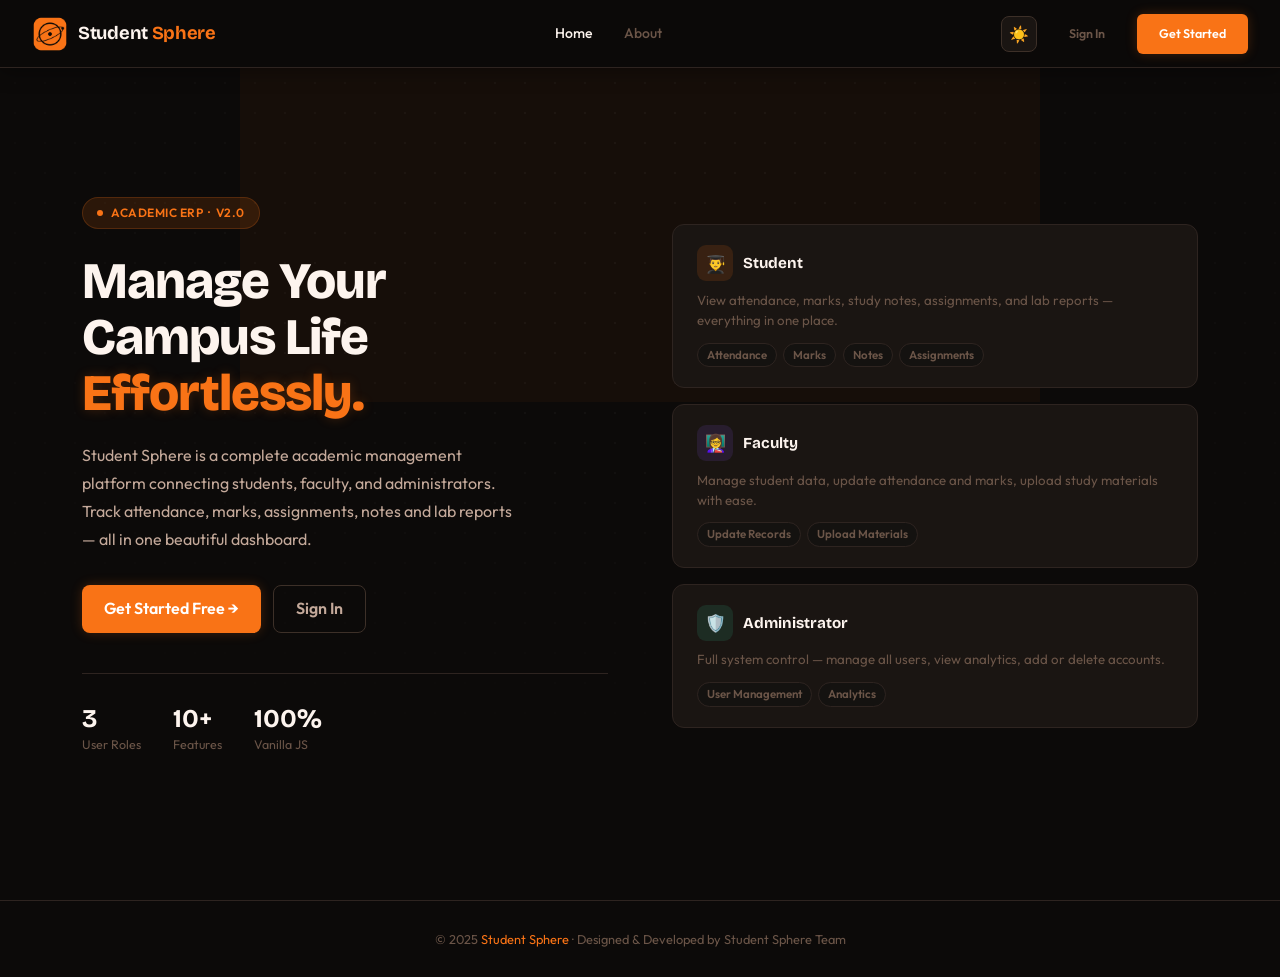
==== commit 3a40ad6f: "updated frontend and fixes" ====
--- a/index.html
+++ b/index.html
@@ -6,721 +6,37 @@
   <title>Student Sphere — Academic Management System</title>
   <link rel="icon" type="image/x-icon" href="css/logo.png">
   <link rel="stylesheet" href="css/style.css">
-  <style>
-    /* ── Homepage-specific styles ── */
-
-    /* ── NAV ── */
-    .hp-nav {
-      position: fixed;
-      top: 0; left: 0; right: 0;
-      z-index: 1000;
-      height: var(--nav-h);
-      background: var(--nav-bg);
-      backdrop-filter: blur(16px);
-      -webkit-backdrop-filter: blur(16px);
-      border-bottom: 1px solid var(--border);
-      display: flex;
-      align-items: center;
-      padding: 0 1.5rem;
-      gap: 1.5rem;
-    }
-    .hp-nav-brand {
-      display: flex;
-      align-items: center;
-      gap: .55rem;
-      font-family: var(--head);
-      font-weight: 700;
-      font-size: 1.1rem;
-      color: var(--white);
-      text-decoration: none;
-      flex-shrink: 0;
-    }
-    .hp-nav-brand img { width: 28px; height: 28px; border-radius: 6px; }
-    .hp-nav-brand em { color: var(--accent); font-style: normal; }
-    .hp-nav-links {
-      display: flex;
-      align-items: center;
-      gap: 1.5rem;
-      margin-left: auto;
-    }
-    .hp-nav-links a {
-      font-size: .88rem;
-      font-weight: 500;
-      color: var(--text);
-      transition: color .2s;
-    }
-    .hp-nav-links a:hover, .hp-nav-links a.active { color: var(--white); }
-    .hp-nav-actions {
-      display: flex;
-      align-items: center;
-      gap: .6rem;
-      flex-shrink: 0;
-    }
-    .hp-ham {
-      display: none;
-      flex-direction: column;
-      gap: 5px;
-      cursor: pointer;
-      margin-left: auto;
-      padding: 4px;
-      background: none;
-      border: none;
-    }
-    .hp-ham span {
-      display: block;
-      width: 22px;
-      height: 2px;
-      background: var(--white);
-      border-radius: 2px;
-      transition: all .3s;
-    }
-    .hp-drawer {
-      display: none;
-      position: fixed;
-      top: var(--nav-h);
-      left: 0; right: 0;
-      background: var(--panel);
-      border-bottom: 1px solid var(--border);
-      z-index: 999;
-      padding: 1rem 1.5rem;
-      flex-direction: column;
-      gap: .25rem;
-    }
-    .hp-drawer.open { display: flex; }
-    .hp-drawer a {
-      padding: .65rem .5rem;
-      color: var(--text);
-      font-weight: 500;
-      border-bottom: 1px solid var(--border);
-      font-size: .95rem;
-    }
-    .hp-drawer a:last-child { border-bottom: none; }
-    .hp-drawer a:hover { color: var(--accent); }
-    @media (max-width: 768px) {
-      .hp-nav-links { display: none; }
-      .hp-nav-actions { display: none; }
-      .hp-ham { display: flex; }
-    }
-
-    /* ── SECTIONS ── */
-    .pt-nav { padding-top: var(--nav-h); }
-
-    /* ── HERO ── */
-    .hero {
-      position: relative;
-      overflow: hidden;
-      padding: 5rem 0 4rem;
-      min-height: calc(100vh - var(--nav-h));
-      display: flex;
-      align-items: center;
-    }
-    .hero-glow {
-      position: absolute;
-      width: 600px; height: 600px;
-      border-radius: 50%;
-      background: radial-gradient(circle, var(--accent-glow) 0%, transparent 70%);
-      top: -100px; right: -100px;
-      pointer-events: none;
-    }
-    .hero-glow-2 {
-      position: absolute;
-      width: 400px; height: 400px;
-      border-radius: 50%;
-      background: radial-gradient(circle, rgba(192,132,252,0.08) 0%, transparent 70%);
-      bottom: -80px; left: -80px;
-      pointer-events: none;
-    }
-    .hero-inner {
-      display: grid;
-      grid-template-columns: 1fr 1fr;
-      gap: 3rem;
-      align-items: center;
-    }
-    .hero-chip {
-      display: inline-flex;
-      align-items: center;
-      gap: .5rem;
-      background: var(--accent-soft);
-      border: 1px solid var(--accent-glow);
-      color: var(--accent);
-      font-size: .8rem;
-      font-weight: 600;
-      padding: .35rem .85rem;
-      border-radius: 99px;
-      margin-bottom: 1.5rem;
-      letter-spacing: .02em;
-    }
-    .chip-dot {
-      width: 7px; height: 7px;
-      border-radius: 50%;
-      background: var(--accent);
-      animation: pulse 2s infinite;
-    }
-    @keyframes pulse {
-      0%, 100% { opacity: 1; transform: scale(1); }
-      50% { opacity: .5; transform: scale(.8); }
-    }
-    .hero-title {
-      font-family: var(--head);
-      font-size: clamp(2.2rem, 5vw, 3.6rem);
-      font-weight: 800;
-      line-height: 1.1;
-      color: var(--white);
-      margin-bottom: 1.25rem;
-    }
-    .hero-title .hl {
-      color: var(--accent);
-      position: relative;
-    }
-    .hero-desc {
-      font-size: 1rem;
-      color: var(--text);
-      line-height: 1.75;
-      margin-bottom: 2rem;
-      max-width: 500px;
-    }
-    .hero-btns {
-      display: flex;
-      gap: .75rem;
-      flex-wrap: wrap;
-      margin-bottom: 2.5rem;
-    }
-    .hero-stats {
-      display: flex;
-      gap: 2rem;
-      padding-top: 1.5rem;
-      border-top: 1px solid var(--border);
-    }
-    .hstat-val {
-      font-family: var(--head);
-      font-size: 1.6rem;
-      font-weight: 800;
-      color: var(--white);
-    }
-    .hstat-lbl {
-      font-size: .78rem;
-      color: var(--muted);
-      margin-top: 2px;
-    }
-
-    /* hero cards */
-    .hero-right {
-      display: flex;
-      flex-direction: column;
-      gap: 1rem;
-    }
-    .hcard {
-      background: var(--card);
-      border: 1px solid var(--border);
-      border-radius: var(--r);
-      padding: 1.1rem 1.25rem;
-      transition: border-color .2s, transform .2s;
-    }
-    .hcard:hover { border-color: var(--accent-glow); transform: translateX(4px); }
-    .hcard-head {
-      display: flex;
-      align-items: center;
-      gap: .65rem;
-      margin-bottom: .5rem;
-    }
-    .hcard-icon {
-      width: 36px; height: 36px;
-      border-radius: 8px;
-      display: flex;
-      align-items: center;
-      justify-content: center;
-      font-size: 1.1rem;
-      flex-shrink: 0;
-    }
-    .ic-blue   { background: rgba(59,130,246,.15); }
-    .ic-violet { background: rgba(192,132,252,.15); }
-    .ic-green  { background: rgba(52,211,153,.15); }
-    .hcard-title {
-      font-family: var(--head);
-      font-weight: 700;
-      font-size: .95rem;
-      color: var(--white);
-    }
-    .hcard-desc {
-      font-size: .82rem;
-      color: var(--text);
-      line-height: 1.6;
-      margin-bottom: .65rem;
-    }
-    .hcard-tags { display: flex; flex-wrap: wrap; gap: .4rem; }
-    .htag {
-      font-size: .72rem;
-      background: var(--card2);
-      color: var(--muted);
-      padding: .2rem .6rem;
-      border-radius: 99px;
-      border: 1px solid var(--border);
-    }
-
-    /* ── SECTION SHARED ── */
-    section { padding: 5rem 0; }
-    .section-label {
-      font-size: .78rem;
-      font-weight: 700;
-      letter-spacing: .1em;
-      text-transform: uppercase;
-      color: var(--accent);
-      margin-bottom: .75rem;
-    }
-    .section-title {
-      font-family: var(--head);
-      font-size: clamp(1.6rem, 3.5vw, 2.4rem);
-      font-weight: 800;
-      color: var(--white);
-      margin-bottom: 1rem;
-      line-height: 1.2;
-    }
-    .section-sub {
-      font-size: .95rem;
-      color: var(--text);
-      max-width: 560px;
-      line-height: 1.7;
-      margin-bottom: 3rem;
-    }
-    .section-divider {
-      border: none;
-      border-top: 1px solid var(--border);
-      margin: 0;
-    }
-
-    /* ── FEATURES ── */
-    .features-grid {
-      display: grid;
-      grid-template-columns: repeat(3, 1fr);
-      gap: 1.25rem;
-    }
-    .feat-card {
-      background: var(--card);
-      border: 1px solid var(--border);
-      border-radius: var(--r);
-      padding: 1.5rem;
-      transition: border-color .2s, transform .2s, box-shadow .2s;
-    }
-    .feat-card:hover {
-      border-color: var(--accent-glow);
-      transform: translateY(-4px);
-      box-shadow: var(--shadow-sm);
-    }
-    .feat-icon {
-      width: 44px; height: 44px;
-      border-radius: 10px;
-      background: var(--accent-soft);
-      display: flex;
-      align-items: center;
-      justify-content: center;
-      font-size: 1.3rem;
-      margin-bottom: 1rem;
-    }
-    .feat-title {
-      font-family: var(--head);
-      font-weight: 700;
-      color: var(--white);
-      font-size: 1rem;
-      margin-bottom: .45rem;
-    }
-    .feat-desc {
-      font-size: .83rem;
-      color: var(--text);
-      line-height: 1.65;
-    }
-
-    /* ── HOW IT WORKS ── */
-    .hiw-section { background: var(--panel); }
-    .steps-grid {
-      display: grid;
-      grid-template-columns: repeat(4, 1fr);
-      gap: 1.5rem;
-      position: relative;
-    }
-    .steps-grid::before {
-      content: '';
-      position: absolute;
-      top: 28px;
-      left: 12.5%;
-      right: 12.5%;
-      height: 2px;
-      background: linear-gradient(90deg, var(--accent), var(--violet));
-      opacity: .3;
-      pointer-events: none;
-    }
-    .step-card {
-      text-align: center;
-      padding: 1.25rem .75rem;
-      position: relative;
-    }
-    .step-num {
-      width: 52px; height: 52px;
-      border-radius: 50%;
-      background: var(--accent);
-      color: #fff;
-      font-family: var(--head);
-      font-weight: 800;
-      font-size: 1.1rem;
-      display: flex;
-      align-items: center;
-      justify-content: center;
-      margin: 0 auto 1rem;
-      position: relative;
-      z-index: 1;
-      box-shadow: 0 0 0 6px var(--accent-soft);
-    }
-    .step-title {
-      font-family: var(--head);
-      font-weight: 700;
-      color: var(--white);
-      font-size: .95rem;
-      margin-bottom: .4rem;
-    }
-    .step-desc {
-      font-size: .82rem;
-      color: var(--text);
-      line-height: 1.6;
-    }
-
-    /* ── ROLES ── */
-    .roles-grid {
-      display: grid;
-      grid-template-columns: repeat(3, 1fr);
-      gap: 1.5rem;
-    }
-    .role-card {
-      background: var(--card);
-      border: 1px solid var(--border);
-      border-radius: var(--r);
-      padding: 2rem 1.5rem;
-      text-align: center;
-      transition: border-color .2s, transform .2s, box-shadow .2s;
-      position: relative;
-      overflow: hidden;
-    }
-    .role-card::before {
-      content: '';
-      position: absolute;
-      top: 0; left: 0; right: 0;
-      height: 3px;
-    }
-    .role-card.rc-student::before { background: linear-gradient(90deg, #3b82f6, #60a5fa); }
-    .role-card.rc-faculty::before { background: linear-gradient(90deg, #c084fc, #e879f9); }
-    .role-card.rc-admin::before  { background: linear-gradient(90deg, #34d399, #10b981); }
-    .role-card:hover {
-      border-color: var(--accent-glow);
-      transform: translateY(-6px);
-      box-shadow: var(--shadow);
-    }
-    .role-emoji {
-      font-size: 2.5rem;
-      margin-bottom: 1rem;
-      display: block;
-    }
-    .role-name {
-      font-family: var(--head);
-      font-weight: 800;
-      font-size: 1.2rem;
-      color: var(--white);
-      margin-bottom: .5rem;
-    }
-    .role-desc {
-      font-size: .85rem;
-      color: var(--text);
-      line-height: 1.65;
-      margin-bottom: 1.25rem;
-    }
-    .role-perks {
-      list-style: none;
-      text-align: left;
-      display: flex;
-      flex-direction: column;
-      gap: .4rem;
-    }
-    .role-perks li {
-      font-size: .82rem;
-      color: var(--text);
-      display: flex;
-      align-items: flex-start;
-      gap: .5rem;
-    }
-    .role-perks li::before {
-      content: '✓';
-      color: var(--accent);
-      font-weight: 700;
-      flex-shrink: 0;
-    }
-
-    /* ── DOWNLOAD ── */
-    .download-section {
-      background: linear-gradient(135deg, var(--card) 0%, var(--card2) 100%);
-      border-top: 1px solid var(--border);
-      border-bottom: 1px solid var(--border);
-    }
-    .download-inner {
-      display: grid;
-      grid-template-columns: 1fr 1fr;
-      gap: 4rem;
-      align-items: center;
-    }
-    .download-badge {
-      display: inline-flex;
-      align-items: center;
-      gap: .4rem;
-      background: var(--green-s);
-      border: 1px solid var(--green);
-      color: var(--green);
-      font-size: .75rem;
-      font-weight: 700;
-      padding: .3rem .8rem;
-      border-radius: 99px;
-      margin-bottom: 1rem;
-      letter-spacing: .05em;
-      text-transform: uppercase;
-    }
-    .download-title {
-      font-family: var(--head);
-      font-size: clamp(1.5rem, 3vw, 2.2rem);
-      font-weight: 800;
-      color: var(--white);
-      margin-bottom: 1rem;
-      line-height: 1.2;
-    }
-    .download-desc {
-      font-size: .9rem;
-      color: var(--text);
-      line-height: 1.7;
-      margin-bottom: 1.75rem;
-    }
-    .download-btns {
-      display: flex;
-      flex-direction: column;
-      gap: .75rem;
-    }
-    .download-btn {
-      display: flex;
-      align-items: center;
-      gap: .75rem;
-      padding: .85rem 1.25rem;
-      border-radius: var(--r);
-      border: 1px solid var(--border);
-      background: var(--card2);
-      cursor: pointer;
-      transition: border-color .2s, background .2s, transform .2s;
-      text-decoration: none;
-      width: fit-content;
-      min-width: 220px;
-    }
-    .download-btn:hover {
-      border-color: var(--accent);
-      background: var(--accent-soft);
-      transform: translateX(4px);
-    }
-    .download-btn-icon { font-size: 1.6rem; }
-    .download-btn-text { display: flex; flex-direction: column; }
-    .download-btn-sub { font-size: .7rem; color: var(--muted); }
-    .download-btn-main { font-weight: 700; color: var(--white); font-size: .95rem; }
-    .download-visual {
-      display: flex;
-      justify-content: center;
-      align-items: center;
-    }
-    .phone-mockup {
-      width: 200px;
-      background: var(--card);
-      border: 2px solid var(--border2);
-      border-radius: 32px;
-      padding: 1.5rem 1rem;
-      box-shadow: var(--shadow);
-      position: relative;
-    }
-    .phone-notch {
-      width: 80px; height: 20px;
-      background: var(--bg);
-      border-radius: 0 0 14px 14px;
-      margin: 0 auto 1rem;
-      border: 2px solid var(--border2);
-      border-top: none;
-    }
-    .phone-screen {
-      background: var(--bg);
-      border-radius: 14px;
-      padding: 1rem;
-      min-height: 280px;
-      display: flex;
-      flex-direction: column;
-      gap: .6rem;
-    }
-    .ps-bar {
-      height: 10px;
-      border-radius: 4px;
-      background: var(--accent-soft);
-      border: 1px solid var(--accent-glow);
-    }
-    .ps-bar.accent { background: var(--accent); width: 60%; }
-    .ps-card-mini {
-      background: var(--card);
-      border: 1px solid var(--border);
-      border-radius: 8px;
-      padding: .5rem .65rem;
-      font-size: .65rem;
-      color: var(--text);
-      display: flex;
-      align-items: center;
-      gap: .4rem;
-    }
-    .ps-dot {
-      width: 8px; height: 8px;
-      border-radius: 50%;
-      background: var(--accent);
-      flex-shrink: 0;
-    }
-    .ps-dot.green { background: var(--green); }
-    .ps-dot.violet { background: var(--violet); }
-    .phone-glow {
-      position: absolute;
-      width: 200px; height: 200px;
-      border-radius: 50%;
-      background: radial-gradient(circle, var(--accent-glow) 0%, transparent 70%);
-      top: 50%; left: 50%;
-      transform: translate(-50%, -50%);
-      pointer-events: none;
-      z-index: -1;
-    }
-
-
-    /* ── FOOTER ── */
-    .hp-footer {
-      background: var(--panel);
-      border-top: 1px solid var(--border);
-      padding: 1.5rem 0;
-    }
-    .footer-bottom {
-      display: flex;
-      align-items: center;
-      justify-content: space-between;
-      flex-wrap: wrap;
-      gap: .5rem;
-    }
-    .footer-copy { font-size: .78rem; color: var(--muted); }
-    .footer-copy span { color: var(--accent); font-weight: 600; }
-
-    /* ── EASTER EGG ── */
-    .egg-overlay {
-      position: fixed; inset: 0;
-      background: rgba(0,0,0,.7);
-      backdrop-filter: blur(6px);
-      z-index: 9999;
-      display: none;
-      align-items: center;
-      justify-content: center;
-    }
-    .egg-overlay.show { display: flex; }
-    .egg-box {
-      background: var(--card);
-      border: 1px solid var(--border2);
-      border-radius: var(--r);
-      padding: 2.5rem;
-      text-align: center;
-      max-width: 340px;
-      box-shadow: var(--shadow);
-    }
-    .egg-icon { width: 64px; height: 64px; border-radius: 16px; margin: 0 auto 1rem; }
-    .egg-box h2 {
-      font-family: var(--head);
-      font-size: 1.4rem;
-      font-weight: 800;
-      color: var(--white);
-      margin-bottom: .5rem;
-    }
-    .egg-box h2 span { color: var(--accent); }
-    .egg-box p { color: var(--muted); font-size: .85rem; margin-bottom: .3rem; }
-    .egg-dev {
-      font-family: var(--head);
-      font-weight: 700;
-      font-size: 1.1rem;
-      color: var(--accent);
-      margin-bottom: 1.5rem;
-    }
-
-    /* ── RESPONSIVE ── */
-    @media (max-width: 1024px) {
-      .features-grid { grid-template-columns: repeat(2, 1fr); }
-      .steps-grid { grid-template-columns: repeat(2, 1fr); }
-      .steps-grid::before { display: none; }
-      .roles-grid { grid-template-columns: repeat(2, 1fr); }
-      .download-inner { grid-template-columns: 1fr; gap: 2rem; }
-      .download-visual { order: -1; }
-    }
-    @media (max-width: 768px) {
-      .hero { padding: 3rem 0 3rem; min-height: auto; }
-      .hero-inner { grid-template-columns: 1fr; gap: 2.5rem; }
-      .hero-right { display: none; }
-      .hero-title { font-size: 2.2rem; }
-      .hero-stats { gap: 1.5rem; }
-      section { padding: 3.5rem 0; }
-      .features-grid { grid-template-columns: 1fr; }
-      .steps-grid { grid-template-columns: 1fr 1fr; }
-      .roles-grid { grid-template-columns: 1fr; }
-      .footer-bottom { flex-direction: column; text-align: center; }
-      .section-sub { margin-bottom: 2rem; }
-      .download-btn { width: 100%; max-width: 280px; }
-    }
-    @media (max-width: 480px) {
-      .hero-title { font-size: 1.85rem; }
-      .hero-btns { flex-direction: column; }
-      .hero-btns .btn { width: 100%; text-align: center; }
-      .hero-stats { gap: 1rem; }
-      .hstat-val { font-size: 1.3rem; }
-      .steps-grid { grid-template-columns: 1fr; }
-      section { padding: 2.5rem 0; }
-    }
-  </style>
 </head>
 <body>
 
-<!-- ── NAVBAR ── -->
-<nav class="hp-nav">
-  <a class="hp-nav-brand" href="index.html">
-    <img src="css/logo.png" alt="Logo">
-    <span>Student <em>Sphere</em></span>
+<nav class="nav">
+  <a class="nav-brand" href="index.html">
+    <img src="css/logo.png" alt="Student Sphere Logo" class="nav-brand-icon">
+    <span class="nav-brand-name">Student <em>Sphere</em></span>
   </a>
-  <div class="hp-nav-links">
+  <div class="nav-links">
     <a href="index.html" class="active">Home</a>
-    <a href="#features">Features</a>
-    <a href="#how-it-works">How It Works</a>
-    <a href="#roles">Roles</a>
     <a href="about-dev.html">About</a>
   </div>
-  <div class="hp-nav-actions">
-    <a href="login.html"    class="btn btn-ghost btn-sm" id="nav-login">Sign In</a>
+  <div class="nav-right" id="nav-right">
+    <a href="login.html" class="btn btn-ghost btn-sm" id="nav-login">Sign In</a>
     <a href="register.html" class="btn btn-primary btn-sm" id="nav-reg">Get Started</a>
     <a href="#" class="btn btn-primary btn-sm" id="dash-btn" style="display:none">Dashboard →</a>
   </div>
-  <button class="hp-ham" id="ham-btn" aria-label="Toggle menu">
-    <span></span><span></span><span></span>
-  </button>
+  <button class="hamburger" id="ham-btn"><span></span><span></span><span></span></button>
 </nav>
 
-<!-- ── MOBILE DRAWER ── -->
-<div class="hp-drawer" id="nav-drawer">
-  <a href="index.html">🏠 Home</a>
-  <a href="#features">⚡ Features</a>
-  <a href="#how-it-works">🔄 How It Works</a>
-  <a href="#roles">👥 Roles</a>
-  <a href="about-dev.html">ℹ️ About</a>
-  <a href="login.html">🔑 Sign In</a>
-  <a href="register.html">🚀 Get Started Free</a>
+<div class="nav-drawer" id="nav-drawer">
+  <a href="index.html">Home</a>
+  <a href="about-dev.html">About</a>
+  <a href="login.html">Sign In</a>
+  <a href="login.html">Get Started</a>
 </div>
 
 <div class="pt-nav">
-
-  <!-- ══════════════════════════════════════
-       HERO
-  ══════════════════════════════════════ -->
   <section class="hero">
     <div class="hero-glow"></div>
-    <div class="hero-glow-2"></div>
+    <div class="hero-dots"></div>
     <div class="container">
       <div class="hero-inner">
 
@@ -737,12 +53,12 @@
           </h1>
 
           <p class="hero-desc">
-            Student Sphere is a complete academic management platform connecting students, faculty, and administrators. Track attendance, marks, assignments, notes, and lab reports — all in one beautiful dashboard.
+            Student Sphere is a complete academic management platform connecting students, faculty, and administrators. Track attendance, marks, assignments, notes and lab reports — all in one beautiful dashboard.
           </p>
 
           <div class="hero-btns">
             <a href="register.html" class="btn btn-primary btn-lg">Get Started Free →</a>
-            <a href="login.html"    class="btn btn-outline btn-lg">Sign In</a>
+            <a href="login.html" class="btn btn-outline btn-lg">Sign In</a>
           </div>
 
           <div class="hero-stats">
@@ -793,11 +109,10 @@
               <div class="hcard-icon ic-green">🛡️</div>
               <div class="hcard-title">Administrator</div>
             </div>
-            <div class="hcard-desc">Full system control — manage all users, approve registrations, view analytics.</div>
+            <div class="hcard-desc">Full system control — manage all users, view analytics, add or delete accounts.</div>
             <div class="hcard-tags">
               <span class="htag">User Management</span>
               <span class="htag">Analytics</span>
-              <span class="htag">Approvals</span>
             </div>
           </div>
         </div>
@@ -806,234 +121,11 @@
     </div>
   </section>
 
-  <hr class="section-divider">
+  <footer>
+    <p>© 2025 <span>Student Sphere</span> · Designed & Developed by Student Sphere Team</p>
+  </footer>
+</div>
 
-  <!-- ══════════════════════════════════════
-       FEATURES
-  ══════════════════════════════════════ -->
-  <section id="features">
-    <div class="container">
-      <div class="section-label">Features</div>
-      <h2 class="section-title">Everything You Need,<br>In One Place</h2>
-      <p class="section-sub">From attendance tracking to file sharing, Student Sphere covers every academic need for students, faculty, and administrators.</p>
-
-      <div class="features-grid">
-        <div class="feat-card">
-          <div class="feat-icon">📅</div>
-          <div class="feat-title">Attendance Tracking</div>
-          <div class="feat-desc">Faculty update attendance per semester. Students see their live percentage with eligibility status and exam access.</div>
-        </div>
-        <div class="feat-card">
-          <div class="feat-icon">📊</div>
-          <div class="feat-title">Marks & Grades</div>
-          <div class="feat-desc">View percentage scores with automatic grade cards (A–F). Includes performance tags and pass/fail indicators.</div>
-        </div>
-        <div class="feat-card">
-          <div class="feat-icon">📓</div>
-          <div class="feat-title">Study Notes</div>
-          <div class="feat-desc">Faculty upload PDF notes per semester. Students download them directly from their dashboard anytime.</div>
-        </div>
-        <div class="feat-card">
-          <div class="feat-icon">📝</div>
-          <div class="feat-title">Assignments</div>
-          <div class="feat-desc">Faculty share assignment files for each class. Students can view and download submissions from one place.</div>
-        </div>
-        <div class="feat-card">
-          <div class="feat-icon">🔬</div>
-          <div class="feat-title">Lab Reports</div>
-          <div class="feat-desc">Organize and distribute lab work digitally. Students get instant access to all their lab materials.</div>
-        </div>
-        <div class="feat-card">
-          <div class="feat-icon">🛡️</div>
-          <div class="feat-title">Admin Approval System</div>
-          <div class="feat-desc">Every new registration requires admin approval before access is granted — keeping the platform secure and organized.</div>
-        </div>
-        <div class="feat-card">
-          <div class="feat-icon">⬆️</div>
-          <div class="feat-title">Semester Promotion</div>
-          <div class="feat-desc">Admins can bulk-promote entire semesters with one click — with an undo option for safety.</div>
-        </div>
-        <div class="feat-card">
-          <div class="feat-icon">🌗</div>
-          <div class="feat-title">Dark & Light Mode</div>
-          <div class="feat-desc">Fully themed UI with smooth dark/light mode toggle. Your preference is saved across sessions.</div>
-        </div>
-        <div class="feat-card">
-          <div class="feat-icon">📱</div>
-          <div class="feat-title">Mobile App (APK)</div>
-          <div class="feat-desc">Take Student Sphere on the go. Download the Android app for a native mobile experience.</div>
-        </div>
-      </div>
-    </div>
-  </section>
-
-  <hr class="section-divider">
-
-  <!-- ══════════════════════════════════════
-       HOW IT WORKS
-  ══════════════════════════════════════ -->
-  <section class="hiw-section" id="how-it-works">
-    <div class="container">
-      <div class="section-label">How It Works</div>
-      <h2 class="section-title">Up and Running<br>in Minutes</h2>
-      <p class="section-sub">Getting started with Student Sphere is simple. Four steps and your entire institution is connected.</p>
-
-      <div class="steps-grid">
-        <div class="step-card">
-          <div class="step-num">1</div>
-          <div class="step-title">Register Your Account</div>
-          <div class="step-desc">Sign up with your name, email, role (student or faculty), and semester. The form takes under a minute.</div>
-        </div>
-        <div class="step-card">
-          <div class="step-num">2</div>
-          <div class="step-title">Wait for Approval</div>
-          <div class="step-desc">Your registration is reviewed by the admin. You'll be able to log in as soon as approval is granted.</div>
-        </div>
-        <div class="step-card">
-          <div class="step-num">3</div>
-          <div class="step-title">Log In & Explore</div>
-          <div class="step-desc">Once approved, sign in to access your personalized dashboard — tailored to your role.</div>
-        </div>
-        <div class="step-card">
-          <div class="step-num">4</div>
-          <div class="step-title">Stay On Top</div>
-          <div class="step-desc">Track attendance, check marks, download notes, and stay up to date with all academic activity.</div>
-        </div>
-      </div>
-    </div>
-  </section>
-
-  <hr class="section-divider">
-
-  <!-- ══════════════════════════════════════
-       ROLES
-  ══════════════════════════════════════ -->
-  <section id="roles">
-    <div class="container">
-      <div class="section-label">User Roles</div>
-      <h2 class="section-title">Built for Everyone<br>in Your Institution</h2>
-      <p class="section-sub">Three distinct roles, each with a purpose-built dashboard and the exact tools they need.</p>
-
-      <div class="roles-grid">
-        <div class="role-card rc-student">
-          <span class="role-emoji">👨‍🎓</span>
-          <div class="role-name">Student</div>
-          <div class="role-desc">Access your entire academic life in one dashboard. Monitor your progress and download study materials.</div>
-          <ul class="role-perks">
-            <li>View attendance percentage & eligibility</li>
-            <li>Check marks and grade card</li>
-            <li>Download notes, assignments & lab reports</li>
-            <li>Personal academic overview dashboard</li>
-          </ul>
-        </div>
-        <div class="role-card rc-faculty">
-          <span class="role-emoji">👩‍🏫</span>
-          <div class="role-name">Faculty</div>
-          <div class="role-desc">Manage your classes efficiently. Update student records and share materials in seconds.</div>
-          <ul class="role-perks">
-            <li>Update attendance per student</li>
-            <li>Set marks for any student</li>
-            <li>Upload notes, assignments & lab reports</li>
-            <li>View all students by semester</li>
-          </ul>
-        </div>
-        <div class="role-card rc-admin">
-          <span class="role-emoji">🛡️</span>
-          <div class="role-name">Administrator</div>
-          <div class="role-desc">Complete control over the platform. Manage all users and keep the system organized.</div>
-          <ul class="role-perks">
-            <li>Approve or reject new registrations</li>
-            <li>Add students & faculty directly</li>
-            <li>Bulk-promote entire semesters</li>
-            <li>View analytics and system stats</li>
-          </ul>
-        </div>
-      </div>
-    </div>
-  </section>
-
-  <hr class="section-divider">
-
-  <!-- ══════════════════════════════════════
-       DOWNLOAD / APP
-  ══════════════════════════════════════ -->
-  <section class="download-section" id="download">
-    <div class="container">
-      <div class="download-inner">
-        <div class="download-text">
-          <div class="download-badge">📱 Available Now</div>
-          <div class="download-title">Take Student Sphere<br>Everywhere You Go</div>
-          <p class="download-desc">
-            Don't be tied to a browser. The Student Sphere Android app gives you instant access to your attendance, marks, notes, and assignments — right from your phone.
-          </p>
-          <div class="download-btns">
-            <a href="StudentSphere.apk" download class="download-btn" id="apk-btn">
-              <span class="download-btn-icon">🤖</span>
-              <span class="download-btn-text">
-                <span class="download-btn-sub">Download for</span>
-                <span class="download-btn-main">Android APK</span>
-              </span>
-            </a>
-            <a href="login.html" class="download-btn">
-              <span class="download-btn-icon">🌐</span>
-              <span class="download-btn-text">
-                <span class="download-btn-sub">Continue in</span>
-                <span class="download-btn-main">Web Browser</span>
-              </span>
-            </a>
-          </div>
-        </div>
-
-        <div class="download-visual">
-          <div style="position:relative">
-            <div class="phone-mockup">
-              <div class="phone-notch"></div>
-              <div class="phone-screen">
-                <div class="ps-bar accent"></div>
-                <div class="ps-bar" style="width:80%"></div>
-                <div class="ps-card-mini">
-                  <div class="ps-dot"></div>
-                  Attendance · 82%
-                </div>
-                <div class="ps-card-mini">
-                  <div class="ps-dot green"></div>
-                  Marks · 76%
-                </div>
-                <div class="ps-card-mini">
-                  <div class="ps-dot violet"></div>
-                  Notes · 5 files
-                </div>
-                <div class="ps-bar" style="width:40%;margin-top:.25rem"></div>
-                <div class="ps-bar" style="width:55%"></div>
-                <div class="ps-card-mini">
-                  <div class="ps-dot"></div>
-                  Assignments · 3
-                </div>
-                <div class="ps-bar" style="width:35%"></div>
-              </div>
-            </div>
-            <div class="phone-glow"></div>
-          </div>
-        </div>
-      </div>
-    </div>
-  </section>
-
-  <!-- ══════════════════════════════════════
-       FOOTER
-  ══════════════════════════════════════ -->
-  <footer class="hp-footer">
-    <div class="container">
-      <div class="footer-bottom">
-        <div class="footer-copy">© 2025 <span>Student Sphere</span> · Designed &amp; Developed by Student Sphere Team</div>
-        <div class="footer-copy">Made with ❤️ using Vanilla JS</div>
-      </div>
-    </div>
-  </footer>
-
-</div><!-- end .pt-nav -->
-
-<!-- ── EASTER EGG ── -->
 <div class="egg-overlay" id="egg-overlay">
   <div class="egg-box">
     <img src="css/logo.png" alt="Student Sphere Logo" class="egg-icon">
@@ -1047,57 +139,5 @@
 <script src="js/utils.js"></script>
 <script src="js/auth.js"></script>
 <script src="js/main.js"></script>
-<script>
-  // ── Mobile hamburger ──
-  const hamBtn   = document.getElementById('ham-btn');
-  const drawer   = document.getElementById('nav-drawer');
-  hamBtn.addEventListener('click', () => drawer.classList.toggle('open'));
-
-  // Close drawer when a link is clicked
-  drawer.querySelectorAll('a').forEach(a => {
-    a.addEventListener('click', () => drawer.classList.remove('open'));
-  });
-
-  // ── Smooth scroll for anchor links ──
-  document.querySelectorAll('a[href^="#"]').forEach(a => {
-    a.addEventListener('click', e => {
-      const target = document.querySelector(a.getAttribute('href'));
-      if (target) {
-        e.preventDefault();
-        target.scrollIntoView({ behavior: 'smooth', block: 'start' });
-      }
-    });
-  });
-
-  // ── Easter egg (logo click) ──
-  const logo    = document.querySelector('.hp-nav-brand');
-  const eggOverlay = document.getElementById('egg-overlay');
-  const eggClose   = document.getElementById('egg-close');
-  let clicks = 0, clickTimer;
-  logo.addEventListener('click', e => {
-    clicks++;
-    clearTimeout(clickTimer);
-    clickTimer = setTimeout(() => { clicks = 0; }, 600);
-    if (clicks >= 5) {
-      clicks = 0;
-      eggOverlay.classList.add('show');
-    }
-  });
-  eggClose?.addEventListener('click', () => eggOverlay.classList.remove('show'));
-  eggOverlay?.addEventListener('click', e => { if (e.target === eggOverlay) eggOverlay.classList.remove('show'); });
-
-  // ── Show dashboard button if already logged in ──
-  (function () {
-    const user = JSON.parse(localStorage.getItem('ss_current_user') || 'null');
-    const token = sessionStorage.getItem('ss_token');
-    if (user && token) {
-      document.getElementById('nav-login')?.style && (document.getElementById('nav-login').style.display = 'none');
-      document.getElementById('nav-reg')?.style && (document.getElementById('nav-reg').style.display = 'none');
-      document.getElementById('dash-btn').style.display = '';
-      const dashMap = { admin: 'admin.html', faculty: 'faculty.html', student: 'student.html' };
-      document.getElementById('dash-btn').href = dashMap[user.role] || 'login.html';
-    }
-  })();
-</script>
 </body>
 </html>
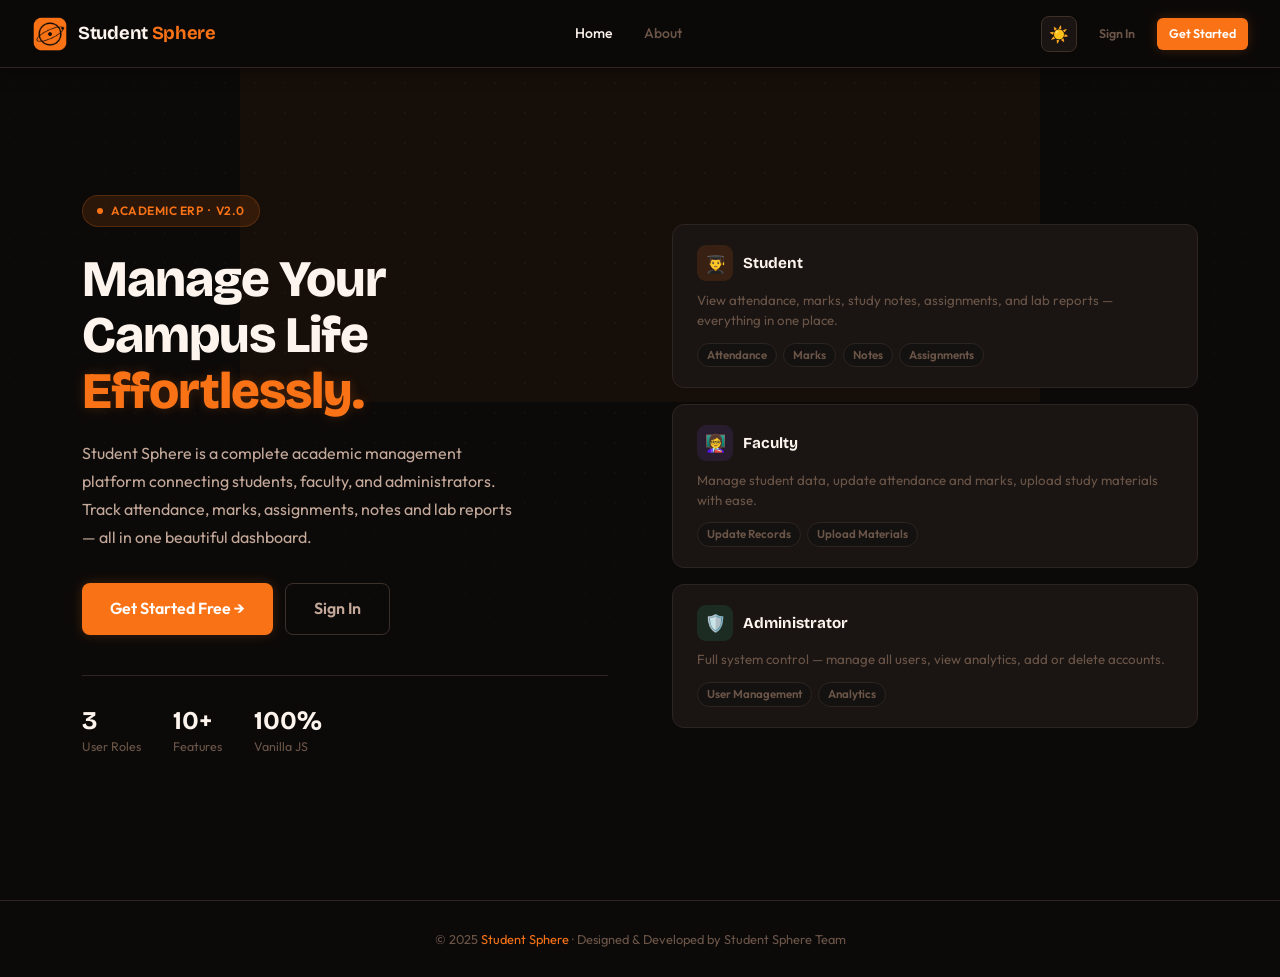
==== commit 7206b4c2: "test: apply claude fixes (ui + navbar + responsiveness) - safe commit before verification" ====
--- a/index.html
+++ b/index.html
@@ -19,18 +19,21 @@
     <a href="about-dev.html">About</a>
   </div>
   <div class="nav-right" id="nav-right">
-    <a href="login.html" class="btn btn-ghost btn-sm" id="nav-login">Sign In</a>
+    <!-- Theme toggle injected here by initHam() when user is logged out -->
+    <a href="login.html"    class="btn btn-ghost btn-sm"   id="nav-login">Sign In</a>
     <a href="register.html" class="btn btn-primary btn-sm" id="nav-reg">Get Started</a>
-    <a href="#" class="btn btn-primary btn-sm" id="dash-btn" style="display:none">Dashboard →</a>
+    <a href="#"             class="btn btn-primary btn-sm" id="dash-btn" style="display:none">Dashboard →</a>
   </div>
-  <button class="hamburger" id="ham-btn"><span></span><span></span><span></span></button>
+  <button class="hamburger" id="ham-btn" aria-label="Toggle menu" aria-expanded="false">
+    <span></span><span></span><span></span>
+  </button>
 </nav>
 
 <div class="nav-drawer" id="nav-drawer">
   <a href="index.html">Home</a>
   <a href="about-dev.html">About</a>
   <a href="login.html">Sign In</a>
-  <a href="login.html">Get Started</a>
+  <a href="register.html">Get Started</a><!-- Fixed: was login.html -->
 </div>
 
 <div class="pt-nav">
@@ -53,12 +56,13 @@
           </h1>
 
           <p class="hero-desc">
-            Student Sphere is a complete academic management platform connecting students, faculty, and administrators. Track attendance, marks, assignments, notes and lab reports — all in one beautiful dashboard.
+            Student Sphere is a complete academic management platform connecting students, faculty, and administrators.
+            Track attendance, marks, assignments, notes and lab reports — all in one beautiful dashboard.
           </p>
 
           <div class="hero-btns">
             <a href="register.html" class="btn btn-primary btn-lg">Get Started Free →</a>
-            <a href="login.html" class="btn btn-outline btn-lg">Sign In</a>
+            <a href="login.html"    class="btn btn-outline btn-lg">Sign In</a>
           </div>
 
           <div class="hero-stats">
@@ -75,7 +79,7 @@
               <div class="hstat-lbl">Vanilla JS</div>
             </div>
           </div>
-        </div>
+        </div><!-- /hero-left -->
 
         <div class="hero-right">
           <div class="hcard">
@@ -115,17 +119,18 @@
               <span class="htag">Analytics</span>
             </div>
           </div>
-        </div>
+        </div><!-- /hero-right -->
 
       </div>
     </div>
   </section>
 
   <footer>
-    <p>© 2025 <span>Student Sphere</span> · Designed & Developed by Student Sphere Team</p>
+    <p>© 2025 <span>Student Sphere</span> · Designed &amp; Developed by Student Sphere Team</p>
   </footer>
 </div>
 
+<!-- Easter Egg -->
 <div class="egg-overlay" id="egg-overlay">
   <div class="egg-box">
     <img src="css/logo.png" alt="Student Sphere Logo" class="egg-icon">
--- a/css/style.css
+++ b/css/style.css
@@ -11,7 +11,6 @@
 ══════════════════════════════════════════════ */
 :root,
 [data-theme="dark"] {
-  /* Surfaces */
   --bg:        #0c0a09;
   --nav-bg:    rgba(12, 10, 9, 0.93);
   --panel:     #141210;
@@ -20,13 +19,11 @@
   --border:    #2e2420;
   --border2:   #3d3028;
 
-  /* Orange accent */
   --accent:      #f97316;
   --accent-soft: rgba(249,115,22,0.13);
   --accent-glow: rgba(249,115,22,0.22);
   --accent-2:    #fb923c;
 
-  /* Supporting colours */
   --violet:    #c084fc;
   --green:     #34d399;
   --green-s:   rgba(52,211,153,0.12);
@@ -35,24 +32,18 @@
   --rose:      #fb7185;
   --rose-s:    rgba(251,113,133,0.12);
 
-  /* Text */
   --white:     #fdf4ee;
   --text:      #c4a99a;
   --muted:     #6b5548;
 
-  /* Shadows */
   --shadow:    0 8px 40px rgba(0,0,0,0.55);
   --shadow-sm: 0 2px 12px rgba(0,0,0,0.4);
-
-  /* Theme toggle icon */
-  --theme-icon: "☀️";
 }
 
 /* ══════════════════════════════════════════════
    LIGHT THEME  [data-theme="light"]
 ══════════════════════════════════════════════ */
 [data-theme="light"] {
-  /* Surfaces */
   --bg:        #fdf6f0;
   --nav-bg:    rgba(255, 250, 245, 0.93);
   --panel:     #fff5ed;
@@ -61,13 +52,11 @@
   --border:    #f0d9c8;
   --border2:   #e8c9b0;
 
-  /* Orange accent — same hue, stays vivid on light bg */
   --accent:      #ea6c0a;
   --accent-soft: rgba(234,108,10,0.10);
   --accent-glow: rgba(234,108,10,0.18);
   --accent-2:    #f97316;
 
-  /* Supporting colours (slightly deeper for light bg) */
   --violet:    #9333ea;
   --green:     #059669;
   --green-s:   rgba(5,150,105,0.10);
@@ -76,20 +65,15 @@
   --rose:      #e11d48;
   --rose-s:    rgba(225,29,72,0.10);
 
-  /* Text */
   --white:     #1a0f08;
   --text:      #4a3728;
   --muted:     #9a7a68;
 
-  /* Shadows */
   --shadow:    0 8px 40px rgba(120,60,20,0.12);
   --shadow-sm: 0 2px 12px rgba(120,60,20,0.08);
-
-  /* Theme toggle icon */
-  --theme-icon: "🌙";
-}
-
-/* ── Shared constants (never change with theme) ── */
+}
+
+/* ── Shared constants ── */
 :root {
   --r:       12px;
   --r-sm:    8px;
@@ -118,6 +102,7 @@
   font-size: 15px;
   line-height: 1.6;
   min-height: 100vh;
+  overflow-x: hidden;
   -webkit-font-smoothing: antialiased;
 }
 a { text-decoration: none; color: inherit; }
@@ -133,14 +118,9 @@
 /* ── Helpers ── */
 .container { max-width: 1180px; margin: 0 auto; padding: 0 2rem; }
 .pt-nav { padding-top: var(--nav-h); }
-.flex { display: flex; }
-.items-center { align-items: center; }
-.gap-2 { gap: 0.5rem; }
-.gap-3 { gap: 0.75rem; }
-.gap-4 { gap: 1rem; }
-
-/* ════════════════════════════════════════════════
-   NAVBAR — fixed, no overflow, clean alignment
+
+/* ════════════════════════════════════════════════
+   NAVBAR
 ════════════════════════════════════════════════ */
 .nav {
   position: fixed;
@@ -150,13 +130,13 @@
   background: var(--nav-bg);
   backdrop-filter: blur(18px);
   border-bottom: 1px solid var(--border);
+  box-shadow: 0 2px 20px rgba(0,0,0,0.4);
   display: flex;
   align-items: center;
   padding: 0 2rem;
   gap: 2rem;
 }
 
-/* Logo — left */
 .nav-brand {
   display: flex;
   align-items: center;
@@ -181,12 +161,8 @@
   color: var(--white);
   letter-spacing: -0.3px;
 }
-.nav-brand-name em {
-  font-style: normal;
-  color: var(--accent);
-}
-
-/* Links — grows to fill middle */
+.nav-brand-name em { font-style: normal; color: var(--accent); }
+
 .nav-links {
   display: flex;
   align-items: center;
@@ -206,7 +182,6 @@
 .nav-links a:hover { color: var(--white); background: var(--card); }
 .nav-links a.active { color: var(--white); }
 
-/* Right side */
 .nav-right {
   display: flex;
   align-items: center;
@@ -246,9 +221,9 @@
   padding: 2px 8px;
   border-radius: 20px;
 }
-.role-student { background: var(--accent-soft); color: var(--accent); }
+.role-student { background: rgba(59,130,246,.12); color: #60a5fa; }
 .role-faculty  { background: rgba(139,92,246,.12); color: var(--violet); }
-.role-admin   { background: var(--rose-s); color: var(--rose); }
+.role-admin    { background: var(--rose-s); color: var(--rose); }
 
 /* Hamburger */
 .hamburger {
@@ -262,9 +237,14 @@
   transition: background .15s;
 }
 .hamburger:hover { background: var(--card); }
-.hamburger span { display: block; width: 22px; height: 2px; background: var(--text); border-radius: 2px; transition: transform .25s ease, opacity .2s ease; }
-
-/* Animated X when active */
+.hamburger span {
+  display: block;
+  width: 22px;
+  height: 2px;
+  background: var(--text);
+  border-radius: 2px;
+  transition: transform .25s ease, opacity .2s ease;
+}
 .hamburger.active span:nth-child(1) { transform: translateY(7px) rotate(45deg); }
 .hamburger.active span:nth-child(2) { opacity: 0; transform: scaleX(0); }
 .hamburger.active span:nth-child(3) { transform: translateY(-7px) rotate(-45deg); }
@@ -308,6 +288,7 @@
   font-weight: 600;
   font-size: 0.875rem;
   padding: 9px 20px;
+  min-height: 40px;
   border-radius: var(--r-sm);
   border: none;
   cursor: pointer;
@@ -320,9 +301,13 @@
 .btn-primary {
   background: var(--accent);
   color: #fff;
-  box-shadow: 0 2px 12px var(--accent-glow);
-}
-.btn-primary:hover { background: var(--accent-2); box-shadow: 0 4px 20px var(--accent-glow); transform: translateY(-1px); }
+  box-shadow: 0 0 12px var(--accent-glow);
+}
+.btn-primary:hover {
+  background: var(--accent-2);
+  box-shadow: 0 0 25px var(--accent-glow);
+  transform: translateY(-1px);
+}
 
 .btn-outline {
   background: transparent;
@@ -331,10 +316,7 @@
 }
 .btn-outline:hover { background: var(--card); color: var(--white); border-color: var(--border2); }
 
-.btn-ghost {
-  background: transparent;
-  color: var(--muted);
-}
+.btn-ghost { background: transparent; color: var(--muted); }
 .btn-ghost:hover { background: var(--card); color: var(--text); }
 
 .btn-danger { background: var(--rose-s); color: var(--rose); border: 1px solid rgba(244,63,94,.2); }
@@ -343,7 +325,7 @@
 .btn-success { background: var(--green-s); color: var(--green); border: 1px solid rgba(16,185,129,.2); }
 .btn-success:hover { background: var(--green); color: #fff; }
 
-.btn-sm { padding: 5px 12px; font-size: 0.78rem; border-radius: var(--r-xs); }
+.btn-sm { padding: 5px 12px; font-size: 0.78rem; border-radius: var(--r-xs); min-height: 32px; }
 .btn-lg { padding: 12px 28px; font-size: 1rem; }
 .btn-block { width: 100%; }
 
@@ -362,6 +344,7 @@
 .form-control {
   width: 100%;
   padding: 10px 14px;
+  min-height: 42px;
   background: var(--panel);
   border: 1px solid var(--border);
   border-radius: var(--r-sm);
@@ -373,7 +356,7 @@
 }
 .form-control:focus {
   border-color: var(--accent);
-  box-shadow: 0 0 0 3px var(--accent-soft);
+  box-shadow: 0 0 0 3px var(--accent-soft), 0 0 10px var(--accent-glow);
 }
 .form-control::placeholder { color: var(--muted); }
 .form-control option { background: var(--panel); }
@@ -386,11 +369,11 @@
   min-height: calc(100vh - var(--nav-h));
   display: grid;
   place-items: center;
-  padding: 2rem 1rem;
+  padding: 1.5rem 1rem;
 }
 .auth-box {
   width: 100%;
-  max-width: 420px;
+  max-width: 480px;
   background: var(--card);
   border: 1px solid var(--border);
   border-radius: var(--r);
@@ -412,12 +395,7 @@
   flex-shrink: 0;
   display: block;
 }
-.auth-logo-name {
-  font-family: var(--head);
-  font-size: 1.3rem;
-  font-weight: 700;
-  color: var(--white);
-}
+.auth-logo-name { font-family: var(--head); font-size: 1.3rem; font-weight: 700; color: var(--white); }
 .auth-logo-name em { font-style: normal; color: var(--accent); }
 .auth-box h2 {
   font-family: var(--head);
@@ -427,41 +405,9 @@
   margin-bottom: 0.25rem;
 }
 .auth-box p.sub { color: var(--muted); font-size: 0.875rem; margin-bottom: 1.75rem; }
-.auth-switch {
-  text-align: center;
-  font-size: 0.875rem;
-  color: var(--muted);
-  margin-top: 1.25rem;
-}
+.auth-switch { text-align: center; font-size: 0.875rem; color: var(--muted); margin-top: 1.25rem; }
 .auth-switch a { color: var(--accent); font-weight: 600; }
 .auth-switch a:hover { text-decoration: underline; }
-.auth-sep {
-  text-align: center;
-  position: relative;
-  font-size: 0.75rem;
-  color: var(--muted);
-  margin: 1.1rem 0;
-}
-.auth-sep::before, .auth-sep::after {
-  content: '';
-  position: absolute;
-  top: 50%;
-  width: 40%;
-  height: 1px;
-  background: var(--border);
-}
-.auth-sep::before { left: 0; }
-.auth-sep::after  { right: 0; }
-.demo-hint {
-  background: var(--panel);
-  border: 1px solid var(--border);
-  border-radius: var(--r-xs);
-  padding: 10px 14px;
-  font-size: 0.8rem;
-  color: var(--muted);
-  line-height: 1.6;
-}
-.demo-hint strong { color: var(--text); }
 
 /* ════════════════════════════════════════════════
    ALERTS / TOASTS
@@ -476,6 +422,7 @@
 .alert-error   { background: var(--rose-s); border: 1px solid rgba(244,63,94,.25); color: #fda4af; }
 .alert-success { background: var(--green-s); border: 1px solid rgba(16,185,129,.25); color: #6ee7b7; }
 .alert-info    { background: var(--accent-soft); border: 1px solid rgba(249,115,22,.25); color: var(--accent-2); }
+.alert-warning { background: var(--amber-s); border: 1px solid rgba(245,158,11,.3); color: #fcd34d; }
 
 .toast-wrap {
   position: fixed;
@@ -545,7 +492,6 @@
   align-items: center;
   width: 100%;
 }
-.hero-left {}
 
 .hero-chip {
   display: inline-flex;
@@ -583,6 +529,7 @@
 .hero-title .hl {
   display: block;
   color: var(--accent);
+  text-shadow: 0 0 12px var(--accent-glow);
 }
 .hero-desc {
   font-size: 1rem;
@@ -602,6 +549,7 @@
   gap: 2rem;
   padding-top: 2rem;
   border-top: 1px solid var(--border);
+  flex-wrap: wrap;
 }
 .hstat-val {
   font-family: var(--head);
@@ -610,11 +558,7 @@
   color: var(--white);
   line-height: 1;
 }
-.hstat-lbl {
-  font-size: 0.78rem;
-  color: var(--muted);
-  margin-top: 3px;
-}
+.hstat-lbl { font-size: 0.78rem; color: var(--muted); margin-top: 3px; }
 
 /* Hero Right — feature cards */
 .hero-right {
@@ -635,12 +579,7 @@
   transform: translateY(-2px);
   box-shadow: 0 8px 30px rgba(0,0,0,.3);
 }
-.hcard-head {
-  display: flex;
-  align-items: center;
-  gap: 10px;
-  margin-bottom: 0.6rem;
-}
+.hcard-head { display: flex; align-items: center; gap: 10px; margin-bottom: 0.6rem; }
 .hcard-icon {
   width: 36px;
   height: 36px;
@@ -653,23 +592,9 @@
 .ic-blue   { background: var(--accent-soft); }
 .ic-violet { background: rgba(139,92,246,.12); }
 .ic-green  { background: var(--green-s); }
-.hcard-title {
-  font-family: var(--head);
-  font-weight: 700;
-  font-size: 0.95rem;
-  color: var(--white);
-}
-.hcard-desc {
-  font-size: 0.83rem;
-  color: var(--muted);
-  line-height: 1.5;
-}
-.hcard-tags {
-  display: flex;
-  gap: 0.4rem;
-  flex-wrap: wrap;
-  margin-top: 0.75rem;
-}
+.hcard-title { font-family: var(--head); font-weight: 700; font-size: 0.95rem; color: var(--white); }
+.hcard-desc  { font-size: 0.83rem; color: var(--muted); line-height: 1.5; }
+.hcard-tags  { display: flex; gap: 0.4rem; flex-wrap: wrap; margin-top: 0.75rem; }
 .htag {
   font-size: 0.72rem;
   font-weight: 600;
@@ -721,18 +646,8 @@
   color: #fff;
   margin: 0 auto 0.65rem;
 }
-.sb-name {
-  font-family: var(--head);
-  font-weight: 700;
-  font-size: 0.9rem;
-  color: var(--white);
-  margin-bottom: 2px;
-}
-.sb-email {
-  font-size: 0.72rem;
-  color: var(--muted);
-  word-break: break-all;
-}
+.sb-name  { font-family: var(--head); font-weight: 700; font-size: 0.9rem; color: var(--white); margin-bottom: 2px; }
+.sb-email { font-size: 0.72rem; color: var(--muted); word-break: break-all; }
 .sb-section-label {
   font-size: 0.67rem;
   font-weight: 700;
@@ -741,12 +656,7 @@
   color: var(--muted);
   padding: 0.85rem 10px 0.3rem;
 }
-.sb-nav {
-  display: flex;
-  flex-direction: column;
-  gap: 2px;
-  flex: 1;
-}
+.sb-nav { display: flex; flex-direction: column; gap: 2px; flex: 1; }
 .sb-item {
   display: flex;
   align-items: center;
@@ -762,28 +672,30 @@
   width: 100%;
 }
 .sb-item .sb-ico { font-size: 15px; flex-shrink: 0; }
-.sb-item:hover { background: var(--card); color: var(--white); }
+.sb-item:hover  { background: var(--card); color: var(--white); }
 .sb-item.active { background: var(--accent-soft); color: var(--accent); font-weight: 600; }
-.sb-bottom {
-  margin-top: auto;
-  padding-top: 0.75rem;
-  border-top: 1px solid var(--border);
+.sb-bottom { margin-top: auto; padding-top: 0.75rem; border-top: 1px solid var(--border); }
+
+/* Sidebar badge (pending approvals) */
+.sb-badge {
+  margin-left: auto;
+  background: var(--amber);
+  color: #000;
+  font-size: .62rem;
+  font-weight: 800;
+  padding: 2px 7px;
+  border-radius: 99px;
+  line-height: 1.5;
+  min-width: 20px;
+  text-align: center;
+  flex-shrink: 0;
+  display: inline-block;
 }
 
 /* Main area */
-.dash-main {
-  flex: 1;
-  min-width: 0;
-  padding: 2rem 2rem 3rem;
-  overflow-x: hidden;
-}
-.section {
-  display: none;
-}
-.section.active {
-  display: block;
-  animation: fadeUp 0.2s ease;
-}
+.dash-main { flex: 1; min-width: 0; padding: 2rem 2rem 3rem; overflow-x: hidden; }
+.section { display: none; }
+.section.active { display: block; animation: fadeUp 0.2s ease; }
 @keyframes fadeUp { from{opacity:0;transform:translateY(6px)} to{opacity:1;transform:none} }
 
 .page-head { margin-bottom: 1.75rem; }
@@ -805,6 +717,7 @@
   border: 1px solid var(--border);
   border-radius: var(--r);
   padding: 1.5rem;
+  transition: transform 0.2s ease, box-shadow 0.2s ease;
 }
 .card + .card { margin-top: 1.25rem; }
 .card-title {
@@ -817,13 +730,11 @@
   align-items: center;
   gap: 7px;
 }
-
-.stat-row {
-  display: grid;
-  grid-template-columns: repeat(4, 1fr);
-  gap: 1rem;
-  margin-bottom: 1.5rem;
-}
+.card:hover {
+  box-shadow: 0 0 30px rgba(249,115,22,0.15), var(--shadow);
+}
+
+.stat-row { display: grid; grid-template-columns: repeat(4, 1fr); gap: 1rem; margin-bottom: 1.5rem; }
 .stat-box {
   background: var(--card);
   border: 1px solid var(--border);
@@ -852,12 +763,7 @@
   line-height: 1;
   letter-spacing: -0.5px;
 }
-.stat-lbl {
-  font-size: 0.78rem;
-  font-weight: 500;
-  color: var(--muted);
-  margin-top: 5px;
-}
+.stat-lbl { font-size: 0.78rem; font-weight: 500; color: var(--muted); margin-top: 5px; }
 .stat-bg-icon {
   position: absolute;
   right: 1rem;
@@ -892,36 +798,18 @@
 /* ════════════════════════════════════════════════
    PROGRESS BARS
 ════════════════════════════════════════════════ */
-.prog-track {
-  background: var(--panel);
-  border-radius: 4px;
-  height: 7px;
-  overflow: hidden;
-  margin-top: 6px;
-}
-.prog-bar {
-  height: 100%;
-  border-radius: 4px;
-  transition: width 1s cubic-bezier(.4,0,.2,1);
-}
-.prog-green  { background: var(--green); }
-.prog-amber  { background: var(--amber); }
-.prog-rose   { background: var(--rose); }
-.prog-blue   { background: var(--accent); }
+.prog-track { background: var(--panel); border-radius: 4px; height: 7px; overflow: hidden; margin-top: 6px; }
+.prog-bar { height: 100%; border-radius: 4px; transition: width 1s cubic-bezier(.4,0,.2,1); }
+.prog-green { background: var(--green); }
+.prog-amber { background: var(--amber); }
+.prog-rose  { background: var(--rose); }
+.prog-blue  { background: var(--accent); }
 
 /* ════════════════════════════════════════════════
    TABLES
 ════════════════════════════════════════════════ */
-.table-wrap {
-  overflow-x: auto;
-  border: 1px solid var(--border);
-  border-radius: var(--r);
-}
-table {
-  width: 100%;
-  border-collapse: collapse;
-  font-size: 0.86rem;
-}
+.table-wrap { overflow-x: auto; border: 1px solid var(--border); border-radius: var(--r); }
+table { width: 100%; border-collapse: collapse; font-size: 0.86rem; }
 thead tr { background: var(--panel); }
 th {
   padding: 11px 16px;
@@ -934,23 +822,21 @@
   border-bottom: 1px solid var(--border);
   white-space: nowrap;
 }
-td {
-  padding: 11px 16px;
-  border-bottom: 1px solid var(--border);
-  color: var(--text);
-  vertical-align: middle;
-}
+td { padding: 11px 16px; border-bottom: 1px solid var(--border); color: var(--text); vertical-align: middle; }
 tbody tr:last-child td { border-bottom: none; }
 tbody tr { background: var(--card); transition: background .15s; }
 tbody tr:hover { background: var(--card2); }
 
+/* Table action buttons */
+.tbl-actions { display: flex; gap: 6px; align-items: center; white-space: nowrap; }
+
 /* ════════════════════════════════════════════════
    LIST ITEMS
 ════════════════════════════════════════════════ */
 .item-list { display: flex; flex-direction: column; gap: 0.5rem; }
 .item-row {
   display: flex;
-  align-items: center;
+  align-items: flex-start;
   justify-content: space-between;
   gap: 0.75rem;
   padding: 10px 14px;
@@ -961,17 +847,13 @@
   transition: border-color .15s;
 }
 .item-row:hover { border-color: var(--border2); }
-.item-row-left { display: flex; align-items: center; gap: 10px; flex:1; min-width: 0; }
-.item-row-icon { font-size: 14px; flex-shrink: 0; }
-.item-row-text { color: var(--text); white-space: nowrap; overflow: hidden; text-overflow: ellipsis; }
-.item-row-date { font-size: 0.72rem; color: var(--muted); flex-shrink: 0; }
-
-.empty {
-  text-align: center;
-  padding: 2.5rem 1rem;
-  color: var(--muted);
-  font-size: 0.875rem;
-}
+.item-row-left  { display: flex; align-items: center; gap: 10px; flex: 1; min-width: 0; }
+.item-row-right { flex-shrink: 0; display: flex; align-items: center; }
+.item-row-icon  { font-size: 14px; flex-shrink: 0; }
+.item-row-text  { color: var(--text); white-space: normal; word-break: break-word; }
+.item-row-date  { font-size: 0.72rem; color: var(--muted); flex-shrink: 0; }
+
+.empty { text-align: center; padding: 2.5rem 1rem; color: var(--muted); font-size: 0.875rem; }
 .empty-ico { font-size: 2.2rem; display: block; margin-bottom: 0.6rem; opacity: 0.5; }
 
 /* ════════════════════════════════════════════════
@@ -988,51 +870,33 @@
   margin-bottom: 1.25rem;
 }
 .profile-av {
-  width: 64px;
-  height: 64px;
+  width: 64px; height: 64px;
   border-radius: 50%;
   background: var(--accent);
-  display: grid;
-  place-items: center;
-  font-family: var(--head);
-  font-size: 1.4rem;
-  font-weight: 700;
-  color: #fff;
+  display: grid; place-items: center;
+  font-family: var(--head); font-size: 1.4rem; font-weight: 700; color: #fff;
   flex-shrink: 0;
 }
-.profile-name { font-family: var(--head); font-size: 1.3rem; font-weight: 700; color: var(--white); }
+.profile-name  { font-family: var(--head); font-size: 1.3rem; font-weight: 700; color: var(--white); }
 .profile-email { font-size: 0.84rem; color: var(--muted); margin: 2px 0 8px; }
 
 .detail-grid { display: grid; grid-template-columns: repeat(auto-fill, minmax(170px,1fr)); gap: 1rem; }
-.detail-item {}
 .detail-label { font-size: 0.72rem; font-weight: 700; text-transform: uppercase; letter-spacing: 0.5px; color: var(--muted); margin-bottom: 3px; }
-.detail-val { font-size: 0.9rem; font-weight: 500; color: var(--text); }
+.detail-val   { font-size: 0.9rem; font-weight: 500; color: var(--text); }
 
 .info-list { display: flex; flex-direction: column; }
 .info-row {
-  display: flex;
-  justify-content: space-between;
-  align-items: center;
-  padding: 10px 0;
-  border-bottom: 1px solid var(--border);
-  font-size: 0.875rem;
+  display: flex; justify-content: space-between; align-items: center;
+  padding: 10px 0; border-bottom: 1px solid var(--border); font-size: 0.875rem;
 }
 .info-row:last-child { border-bottom: none; }
 .info-key { color: var(--muted); }
 .info-val { font-weight: 600; color: var(--text); }
 
-/* Score display */
-.score-big {
-  text-align: center;
-  padding: 1.5rem 0 1.25rem;
-}
+.score-big { text-align: center; padding: 1.5rem 0 1.25rem; }
 .score-num {
-  font-family: var(--head);
-  font-size: 3.5rem;
-  font-weight: 700;
-  color: var(--white);
-  line-height: 1;
-  letter-spacing: -2px;
+  font-family: var(--head); font-size: 3.5rem; font-weight: 700;
+  color: var(--white); line-height: 1; letter-spacing: -2px;
 }
 .score-label { font-size: 0.84rem; color: var(--muted); margin: 4px 0 1rem; }
 
@@ -1040,145 +904,156 @@
    EASTER EGG
 ════════════════════════════════════════════════ */
 .egg-overlay {
-  position: fixed;
-  inset: 0;
-  z-index: 9999;
-  background: rgba(0,0,0,.85);
-  backdrop-filter: blur(10px);
-  display: none;
-  place-items: center;
+  position: fixed; inset: 0; z-index: 9999;
+  background: rgba(0,0,0,.85); backdrop-filter: blur(10px);
+  display: none; place-items: center;
 }
 .egg-overlay.show { display: grid; }
 .egg-box {
-  background: var(--card);
-  border: 1px solid var(--border2);
-  border-radius: 20px;
-  padding: 3rem 2.5rem;
-  text-align: center;
-  max-width: 360px;
-  width: 90%;
+  background: var(--card); border: 1px solid var(--border2);
+  border-radius: 20px; padding: 3rem 2.5rem; text-align: center;
+  max-width: 360px; width: 90%;
   box-shadow: 0 0 60px var(--accent-soft), var(--shadow);
   animation: eggPop .35s cubic-bezier(.34,1.56,.64,1);
 }
 @keyframes eggPop { from{opacity:0;transform:scale(.85)} to{opacity:1;transform:scale(1)} }
-/* egg-icon when used as <img> */
 img.egg-icon {
-  width: 80px;
-  height: 80px;
-  display: block;
-  margin: 0 auto 1.5rem;
-  border-radius: 18px;
-  object-fit: contain;
+  width: 80px; height: 80px; display: block; margin: 0 auto 1.5rem;
+  border-radius: 18px; object-fit: contain;
   box-shadow: 0 0 0 3px var(--accent-soft), 0 4px 20px var(--accent-glow);
 }
-/* egg-icon when used as emoji <span> (other pages still use it) */
-span.egg-icon {
-  font-size: 3.5rem;
-  display: block;
-  margin-bottom: 1rem;
-}
-.egg-box h2 {
-  font-family: var(--head);
-  font-size: 1.7rem;
-  font-weight: 700;
-  color: var(--white);
-  margin-bottom: 0.4rem;
-}
+span.egg-icon { font-size: 3.5rem; display: block; margin-bottom: 1rem; }
+.egg-box h2 { font-family: var(--head); font-size: 1.7rem; font-weight: 700; color: var(--white); margin-bottom: 0.4rem; }
 .egg-box h2 span { color: var(--accent); }
 .egg-box p { color: var(--muted); font-size: 0.875rem; margin-bottom: 0.4rem; }
-.egg-dev {
-  font-family: var(--head);
-  font-size: 1.1rem;
-  font-weight: 600;
-  color: var(--violet);
-  margin-top: 0.4rem;
-  margin-bottom: 1.5rem;
-}
-
-/* ════════════════════════════════════════════════
-   ABOUT PAGE
+.egg-dev { font-family: var(--head); font-size: 1.1rem; font-weight: 600; color: var(--violet); margin-top: 0.4rem; margin-bottom: 1.5rem; }
+
+/* ════════════════════════════════════════════════
+   ABOUT PAGE  (moved from about-dev.html <style>)
 ════════════════════════════════════════════════ */
 .about-wrap {
-  max-width: 680px;
+  max-width: 1100px;
   margin: 0 auto;
-  padding: 3rem 1rem 4rem;
-}
-.about-card {
+  padding: 3rem 2rem 4rem;
+}
+.about-hero-card {
   background: var(--card);
   border: 1px solid var(--border);
   border-radius: var(--r);
-  padding: 3rem 2.5rem;
+  padding: 3rem 2.5rem 2rem;
   text-align: center;
   box-shadow: var(--shadow);
-}
-.about-logo {
-  width: 96px;
-  height: 96px;
-  border-radius: 20px;
-  object-fit: contain;
-  display: block;
-  margin: 0 auto 1.25rem;
-  box-shadow: 0 0 0 4px var(--accent-soft), 0 0 30px var(--accent-glow);
-}
-.about-card h1 {
+  margin-bottom: 1.5rem;
+}
+.about-stats-row {
+  display: grid;
+  grid-template-columns: repeat(4, 1fr);
+  gap: 1rem;
+  margin: 2rem 0 0;
+}
+.about-grid-2 {
+  display: grid;
+  grid-template-columns: 1fr 1fr;
+  gap: 1.25rem;
+  margin-bottom: 1.25rem;
+}
+.about-grid-3 {
+  display: grid;
+  grid-template-columns: repeat(3, 1fr);
+  gap: 1.25rem;
+  margin-bottom: 1.25rem;
+}
+.about-section-card {
+  background: var(--card);
+  border: 1px solid var(--border);
+  border-radius: var(--r);
+  padding: 1.5rem;
+  box-shadow: var(--shadow-sm);
+}
+.about-section-card h3 {
   font-family: var(--head);
-  font-size: 1.9rem;
+  font-size: 1rem;
   font-weight: 700;
   color: var(--white);
-  letter-spacing: -0.4px;
-  margin-bottom: 0.25rem;
-}
-.about-role { font-size: 0.9rem; color: var(--accent); font-weight: 600; margin-bottom: 1.25rem; }
-.about-desc { font-size: 0.9rem; color: var(--text); line-height: 1.75; max-width: 460px; margin: 0 auto 2rem; }
-.tag-cloud { display: flex; flex-wrap: wrap; gap: 0.5rem; justify-content: center; margin-bottom: 2rem; }
-.tag {
-  padding: 4px 12px;
-  border-radius: 100px;
-  font-size: 0.77rem;
-  font-weight: 600;
-  background: var(--panel);
-  border: 1px solid var(--border);
-  color: var(--muted);
-  transition: var(--t);
-}
-.tag:hover { border-color: var(--accent); color: var(--accent); }
-.highlight-box {
+  margin-bottom: 1rem;
+  display: flex;
+  align-items: center;
+  gap: 8px;
+}
+.team-member {
+  display: flex;
+  align-items: center;
+  gap: 12px;
+  padding: 10px 0;
+  border-bottom: 1px solid var(--border);
+}
+.team-member:last-child { border-bottom: none; }
+.team-avatar {
+  width: 36px; height: 36px;
+  border-radius: 50%;
+  background: var(--accent-soft);
+  border: 1px solid rgba(249,115,22,.2);
+  display: grid; place-items: center;
+  font-size: 0.75rem; font-weight: 700;
+  color: var(--accent);
+  flex-shrink: 0;
+  font-family: var(--head);
+}
+.team-name { font-weight: 600; font-size: 0.875rem; color: var(--white); line-height: 1.3; }
+.team-role { font-size: 0.75rem; color: var(--muted); margin-top: 1px; }
+
+.feature-item {
+  display: flex;
+  align-items: flex-start;
+  gap: 10px;
+  padding: 8px 0;
+  border-bottom: 1px solid var(--border);
+  font-size: 0.84rem;
+  color: var(--text);
+}
+.feature-item:last-child { border-bottom: none; }
+.feature-check { color: var(--green); font-weight: 700; flex-shrink: 0; margin-top: 1px; }
+
+.arch-card {
   background: var(--panel);
   border: 1px solid var(--border);
   border-radius: var(--r-sm);
-  padding: 1.25rem 1.5rem;
-  text-align: left;
-  margin-bottom: 2rem;
-}
-.highlight-box h4 {
-  font-family: var(--head);
-  font-weight: 700;
-  color: var(--white);
-  font-size: 0.9rem;
-  margin-bottom: 0.875rem;
-}
-.hl-item {
-  display: flex;
-  align-items: flex-start;
-  gap: 10px;
-  padding: 6px 0;
-  font-size: 0.84rem;
-  color: var(--text);
-  border-bottom: 1px solid var(--border);
-}
-.hl-item:last-child { border: none; }
-.hl-check { color: var(--green); flex-shrink: 0; font-weight: 700; }
+  padding: 1.25rem;
+  height: 100%;
+}
+.arch-icon  { font-size: 2rem; margin-bottom: .75rem; display: block; }
+.arch-title { font-family: var(--head); font-weight: 700; font-size: .95rem; color: var(--white); margin-bottom: .5rem; }
+.arch-badge { display: inline-flex; padding: 2px 10px; border-radius: 100px; font-size: .7rem; font-weight: 700; margin-bottom: .875rem; }
+.arch-desc  { font-size: .82rem; color: var(--muted); line-height: 1.65; }
+.arch-desc strong { color: var(--text); font-weight: 600; }
+
+.about-cta { display: flex; gap: .875rem; justify-content: center; flex-wrap: wrap; margin-top: 1.5rem; }
+
+/* Legacy about-card (kept for backward compat) */
+.about-card {
+  background: var(--card); border: 1px solid var(--border);
+  border-radius: var(--r); padding: 3rem 2.5rem; text-align: center; box-shadow: var(--shadow);
+}
+.about-logo {
+  width: 96px; height: 96px; border-radius: 20px; object-fit: contain;
+  display: block; margin: 0 auto 1.25rem;
+  box-shadow: 0 0 0 4px var(--accent-soft), 0 0 30px var(--accent-glow);
+}
+.about-role { font-size: 0.9rem; color: var(--accent); font-weight: 600; margin-bottom: 1.25rem; }
+.about-desc { font-size: 0.9rem; color: var(--text); line-height: 1.75; max-width: 460px; margin: 0 auto 2rem; }
+
+.tag-cloud { display: flex; flex-wrap: wrap; gap: 0.5rem; justify-content: center; margin-bottom: 2rem; }
+.tag {
+  padding: 4px 12px; border-radius: 100px; font-size: 0.77rem; font-weight: 600;
+  background: var(--panel); border: 1px solid var(--border); color: var(--muted);
+  transition: var(--t);
+}
+.tag:hover { border-color: var(--accent); color: var(--accent); }
 
 /* ════════════════════════════════════════════════
    FOOTER
 ════════════════════════════════════════════════ */
-footer {
-  border-top: 1px solid var(--border);
-  padding: 1.75rem 2rem;
-  text-align: center;
-  font-size: 0.8rem;
-  color: var(--muted);
-}
+footer { border-top: 1px solid var(--border); padding: 1.75rem 2rem; text-align: center; font-size: 0.8rem; color: var(--muted); }
 footer span { color: var(--accent); }
 
 /* ════════════════════════════════════════════════
@@ -1206,19 +1081,11 @@
   transform: rotate(15deg) scale(1.05);
 }
 .theme-toggle:active { transform: scale(0.93); }
-.theme-toggle .t-icon {
-  display: block;
-  line-height: 1;
-  transition: transform 0.35s cubic-bezier(.34,1.56,.64,1), opacity 0.25s;
-}
-/* Icon swap animation classes */
-.theme-toggle.spinning .t-icon {
-  transform: rotate(360deg) scale(0.6);
-  opacity: 0;
-}
-
-/* ════════════════════════════════════════════════
-   LIGHT MODE — specific overrides
+.theme-toggle .t-icon { display: block; line-height: 1; transition: transform 0.35s cubic-bezier(.34,1.56,.64,1), opacity 0.25s; }
+.theme-toggle.spinning .t-icon { transform: rotate(360deg) scale(0.6); opacity: 0; }
+
+/* ════════════════════════════════════════════════
+   LIGHT MODE OVERRIDES
 ════════════════════════════════════════════════ */
 [data-theme="light"] body { color: var(--text); }
 [data-theme="light"] .nav-links a:hover  { background: #fce7d6; color: var(--white); }
@@ -1239,582 +1106,236 @@
 [data-theme="light"] tbody tr { background: var(--card); }
 [data-theme="light"] tbody tr:hover { background: #fff5ed; }
 [data-theme="light"] .sb-item:hover { background: #fce7d6; color: var(--accent); }
-[data-theme="light"] .demo-hint { background: #fff5ed; border-color: var(--border); }
-[data-theme="light"] .auth-page {
-}
-[data-theme="light"] .hero-glow {
-  background: rgba(249,115,22,.04);
-}
-[data-theme="light"] .progress-bar { filter: brightness(0.9); }
 [data-theme="light"] .tag { background: #fff5ed; border-color: var(--border2); color: var(--muted); }
 [data-theme="light"] .tag:hover { border-color: var(--accent); color: var(--accent); }
 [data-theme="light"] .item-row:hover { border-color: var(--accent); }
 [data-theme="light"] footer { background: #fff5ed; }
 
 /* ════════════════════════════════════════════════
-   RESPONSIVE — Full mobile-first overhaul
-════════════════════════════════════════════════ */
-
-/* ── Tablet landscape ── */
+   DASHBOARD-SPECIFIC: FORM GRIDS & UPLOAD
+════════════════════════════════════════════════ */
+.add-user-form { max-width: 720px; width: 100%; }
+.form-row-2 { display: grid; grid-template-columns: 1fr 1fr; gap: 1rem; }
+.bulk-grid { display: grid; grid-template-columns: 1fr 1fr; gap: 1.25rem; }
+.upload-row-2 { display: grid; grid-template-columns: 1fr 1fr; gap: 1rem; margin-bottom: 1rem; }
+
+.sem-selector-wrap { display: flex; align-items: center; gap: .75rem; background: var(--card); border: 1px solid var(--border); border-radius: var(--r-sm); padding: .6rem 1rem; margin-bottom: .25rem; flex-wrap: wrap; }
+.sem-label { font-size: .8rem; font-weight: 700; color: var(--muted); text-transform: uppercase; letter-spacing: .5px; white-space: nowrap; }
+.sem-select { width: auto !important; min-width: 180px; padding: 6px 12px; font-size: .875rem; }
+
+.file-upload-area {
+  border: 2px dashed var(--border2);
+  border-radius: var(--r-sm);
+  padding: 1.25rem 1.5rem;
+  text-align: center; cursor: pointer;
+  transition: var(--t); color: var(--muted); font-size: .875rem;
+  display: flex; align-items: center; justify-content: center; gap: .75rem;
+}
+.file-upload-area:hover,
+.file-upload-area.dragover { border-color: var(--accent); background: var(--accent-soft); color: var(--accent); }
+.file-upload-icon { font-size: 1.4rem; flex-shrink: 0; }
+
+/* Pending section accent */
+#sec-pending .card { border-color: rgba(245,158,11,.18); }
+.pending-row-exit { animation: rowFade .35s ease forwards; }
+@keyframes rowFade { to { opacity: 0; transform: translateX(16px); } }
+
+/* Sidebar toggle — dashboard pages */
+#sb-toggle { display: none; margin-left: auto; }
+
+/* Sidebar backdrop */
+.sidebar-backdrop { display: none; position: fixed; inset: 0; z-index: 899; background: rgba(0,0,0,.45); }
+.sidebar-backdrop.show { display: block; }
+
+/* Glow accent utility */
+.glow { box-shadow: 0 0 20px var(--accent-glow); }
+
+/* ════════════════════════════════════════════════
+   RESPONSIVE — TABLET LANDSCAPE (≤1024px)
+════════════════════════════════════════════════ */
 @media (max-width: 1024px) {
   .stat-row { grid-template-columns: repeat(2, 1fr); }
   .dash-main { padding: 1.75rem 1.5rem 3rem; }
 }
 
-/* ── Sidebar slides in from left on tablet/mobile ── */
+/* ════════════════════════════════════════════════
+   RESPONSIVE — SIDEBAR OVERLAY (≤900px)
+════════════════════════════════════════════════ */
 @media (max-width: 900px) {
-  /* Sidebar overlay */
   .sidebar {
     position: fixed;
-    left: -105%;
-    top: var(--nav-h);
-    z-index: 900;
-    width: 280px;
+    left: -105%; top: var(--nav-h);
+    z-index: 900; width: 280px;
     height: calc(100vh - var(--nav-h));
     transition: left .28s cubic-bezier(.4,0,.2,1);
     box-shadow: 4px 0 32px rgba(0,0,0,.55);
     overflow-y: auto;
   }
   .sidebar.open { left: 0; }
-
-  /* Dim overlay behind sidebar */
-  .sidebar.open::after {
-    content: '';
-    position: fixed;
-    inset: 0;
-    left: 280px;
-    background: rgba(0,0,0,.45);
-    z-index: -1;
-  }
-
-  /* Hamburger always visible for sidebar toggle on dashboard pages */
   #sb-toggle { display: flex; }
-
   .dash-layout { flex-direction: column; }
-  .hero-inner  { grid-template-columns: 1fr; }
-  .hero-right  { display: none; }
+  /* Hero: single column, show hero-right stacked below */
+  .hero-inner  { grid-template-columns: 1fr; gap: 2rem; }
+  .hero-right  { display: flex; flex-direction: column; gap: 0.75rem; }
   .grid-2      { grid-template-columns: 1fr; }
-}
-
-/* ── Tablet portrait ── */
+  .bulk-grid   { grid-template-columns: 1fr; }
+  /* About grid */
+  .about-stats-row { grid-template-columns: repeat(2, 1fr); }
+  .about-grid-2    { grid-template-columns: 1fr; }
+  .about-grid-3    { grid-template-columns: 1fr 1fr; }
+}
+
+/* ════════════════════════════════════════════════
+   RESPONSIVE — TABLET PORTRAIT (≤768px)
+════════════════════════════════════════════════ */
 @media (max-width: 768px) {
   :root { --nav-h: 60px; }
-
-  /* Nav */
   .nav { padding: 0 1rem; gap: 0.75rem; }
   .nav-links { display: none; }
   .hamburger { display: flex; }
-
-  /* Shrink brand name on small screens */
   .nav-brand-name { font-size: 1rem; }
 
-  /* Hero */
   .hero { padding: 2rem 0 3rem; }
   .hero-title { font-size: clamp(1.9rem, 6vw, 2.6rem); }
   .hero-desc  { font-size: 0.92rem; }
   .hero-btns  { flex-direction: column; }
   .hero-btns .btn { width: 100%; max-width: 320px; }
-  .hero-stats { gap: 1.25rem; flex-wrap: wrap; }
-
-  /* Auth */
+  .hero-stats { gap: 1.25rem; }
+
   .auth-box { padding: 1.75rem 1.25rem; }
-
-  /* About */
-  .about-card { padding: 2rem 1.25rem; }
-  .about-card h1 { font-size: 1.5rem; }
-
-  /* Dashboard */
-  .dash-main { padding: 1.25rem 0.875rem 2.5rem; }
+  .about-hero-card { padding: 2rem 1.25rem; }
+
+  .dash-main  { padding: 1.25rem 0.875rem 2.5rem; }
   .page-title { font-size: 1.35rem; }
   .stat-row   { grid-template-columns: repeat(2, 1fr); }
-
-  /* Score number smaller */
-  .score-num { font-size: 2.8rem; }
-
-  /* Tables — horizontal scroll */
+  .score-num  { font-size: 2.8rem; }
+
   .table-wrap { overflow-x: auto; -webkit-overflow-scrolling: touch; }
-
-  /* Nav right — hide username text, show only avatar + role */
   .nav-username { display: none; }
-  .role-tag { display: none; }
-
-  /* Semester selector wraps nicely */
-  .sem-selector-wrap { flex-direction: column; align-items: flex-start; gap: .5rem; }
-  .sem-select { min-width: 100%; width: 100% !important; }
-
-  /* Profile banner stacks vertically */
+  .role-tag  { display: none; }
+
   .profile-banner { flex-direction: column; text-align: center; gap: 1rem; }
-
-  /* Item rows: stack download button */
   .item-row { flex-wrap: wrap; gap: 0.5rem; }
-}
-
-/* ── Mobile ── */
+  .form-row-2   { grid-template-columns: 1fr; }
+  .upload-row-2 { grid-template-columns: 1fr; }
+  .tbl-actions  { flex-wrap: wrap; gap: 4px; }
+}
+
+/* ════════════════════════════════════════════════
+   RESPONSIVE — MOBILE (≤600px)
+════════════════════════════════════════════════ */
 @media (max-width: 600px) {
   .container { padding: 0 1rem; }
-
-  /* Nav: tighten further */
   .nav { padding: 0 0.875rem; gap: 0.5rem; }
-  .nav-brand-icon { width: 30px; height: 30px; font-size: 15px; }
-
-  /* Hide public anchor nav buttons on mobile — keep logout button visible */
+  .nav-brand-icon { width: 30px; height: 30px; }
+  /* Keep only theme toggle + hamburger in public nav-right on mobile */
   .nav > .nav-right > a.btn { display: none; }
-  /* Always keep logout and theme toggle visible */
   .nav > .nav-right > button { display: inline-flex !important; }
 
-  /* Drawer gets bigger tap targets */
   .nav-drawer a, .nav-drawer button { padding: 13px 14px; font-size: 0.95rem; }
 
-  /* Hero */
+  .hero { padding: 1.5rem 0 2.5rem; }
   .hero-title { font-size: clamp(1.65rem, 7vw, 2.2rem); letter-spacing: -.5px; }
   .hero-chip  { font-size: 0.7rem; }
   .hstat-val  { font-size: 1.3rem; }
-
-  /* Stat row single col */
+  /* Show hero-right on mobile as a scrollable list */
+  .hero-right { display: flex; flex-direction: column; gap: 0.75rem; }
+
   .stat-row  { grid-template-columns: repeat(2, 1fr); gap: 0.75rem; }
   .stat-val  { font-size: 1.5rem; }
   .stat-box  { padding: 1rem; }
-
-  /* Grid single col */
-  .grid-2 { grid-template-columns: 1fr; gap: 0.875rem; }
-  .grid-3 { grid-template-columns: 1fr; gap: 0.875rem; }
-
-  /* Cards */
+  .grid-2, .grid-3 { grid-template-columns: 1fr; gap: 0.875rem; }
+
   .card { padding: 1.1rem; }
-
-  /* Auth */
-  .auth-box { padding: 1.5rem 1rem; border-radius: var(--r-sm); }
+  .auth-box { padding: 1.5rem 1rem; border-radius: var(--r-sm); max-width: 100%; }
   .auth-box h2 { font-size: 1.25rem; }
 
-  /* About */
-  .about-card { padding: 1.5rem 1rem; }
-  .about-av   { width: 70px; height: 70px; font-size: 1.5rem; }
-  .about-card h1 { font-size: 1.3rem; }
-
-  /* Dashboard */
+  .about-wrap { padding: 1.5rem 1rem 3rem !important; }
+  .about-hero-card { padding: 1.5rem 1rem; }
+  .about-stats-row { grid-template-columns: repeat(2, 1fr); gap: .75rem; }
+  .about-grid-3    { grid-template-columns: 1fr; }
+  .about-section-card { padding: 1.1rem; }
+
   .dash-main { padding: 1rem 0.75rem 2rem; }
   .page-title { font-size: 1.2rem; }
   .page-sub   { font-size: 0.8rem; }
-
-  /* Sidebar full-width on very small screens */
   .sidebar { width: 85vw; max-width: 300px; }
-
-  /* Score */
   .score-num { font-size: 2.4rem; }
-
-  /* Detail grid single col */
   .detail-grid { grid-template-columns: 1fr; }
 
-  /* Toasts full width at bottom */
   .toast-wrap { left: 0.75rem; right: 0.75rem; bottom: 1rem; }
   .toast      { max-width: 100%; }
 
-  /* Profile banner */
-  .profile-av { width: 52px; height: 52px; font-size: 1.1rem; }
+  .profile-av   { width: 52px; height: 52px; font-size: 1.1rem; }
   .profile-name { font-size: 1.1rem; }
-
-  /* Tags cloud wraps fine already; just ensure padding */
   .tag { font-size: 0.73rem; padding: 4px 10px; }
-
-  /* Tables — make text slightly smaller */
   th, td { padding: 9px 12px; font-size: 0.8rem; }
-}
-
-/* ── Small mobile (≤ 480px) ── */
+
+  .table-wrap table td:nth-child(3) {
+    max-width: 100px;
+    overflow: hidden;
+    text-overflow: ellipsis;
+    white-space: nowrap;
+  }
+
+  .item-row { flex-direction: column; align-items: flex-start; }
+  .item-row-right { width: 100%; justify-content: flex-end; margin-top: 6px; }
+
+  #nav-right { display: flex; align-items: center; gap: 4px; }
+  #nav-right .nav-username { display: none; }
+  #nav-right .role-tag     { display: none; }
+}
+
+/* ════════════════════════════════════════════════
+   RESPONSIVE — SMALL MOBILE (≤480px)
+════════════════════════════════════════════════ */
 @media (max-width: 480px) {
   :root { --nav-h: 56px; }
-
   .nav-brand-name { font-size: 0.95rem; }
-
-  /* Hero minimal */
   .hero { padding: 1.5rem 0 2.5rem; }
   .hero-title { font-size: clamp(1.5rem, 8vw, 2rem); }
   .hero-desc  { font-size: 0.87rem; }
   .hero-stats { gap: 1rem; }
   .hstat-val  { font-size: 1.2rem; }
   .hstat-lbl  { font-size: 0.72rem; }
-
-  /* Stats 2-col even on tiny screens */
+  .hero-btns .btn { width: 100%; }
+  .nav { gap: 0.4rem; }
+  .nav-right { gap: 4px; }
+  .nav-brand-icon { width: 28px; height: 28px; }
+
   .stat-row { grid-template-columns: repeat(2, 1fr); gap: 0.6rem; }
   .stat-val  { font-size: 1.35rem; }
   .stat-lbl  { font-size: 0.72rem; }
   .stat-box  { padding: 0.875rem 0.75rem; }
   .stat-bg-icon { font-size: 1.6rem; }
 
-  /* Card padding */
   .card { padding: 0.875rem; }
   .card-title { font-size: 0.88rem; }
-
-  /* Auth page */
   .auth-page { padding: 1rem 0.75rem; }
   .auth-box  { padding: 1.25rem 0.875rem; }
-
-  /* About */
-  .about-wrap { padding: 1.5rem 0.5rem 3rem; }
-  .about-card { padding: 1.25rem 0.875rem; }
-
-  /* Sidebar: almost full-width */
-  .sidebar { width: 88vw; }
-
-  /* Dash main */
+  .sb-avatar { width: 44px; height: 44px; font-size: 0.95rem; }
   .dash-main { padding: 0.875rem 0.625rem 2rem; }
   .page-title { font-size: 1.1rem; }
-
-  /* Form controls full width */
   .form-control { font-size: 0.875rem; padding: 9px 12px; }
   .btn-lg { padding: 11px 20px; font-size: 0.92rem; }
-
-  /* Score number */
   .score-num { font-size: 2rem; }
-
-  /* Egg overlay box */
   .egg-box { padding: 2rem 1.25rem; }
-  .egg-icon { font-size: 2.5rem; }
   .egg-box h2 { font-size: 1.35rem; }
-
-  /* Item rows */
   .item-row { padding: 9px 10px; }
   .item-row-text { font-size: 0.82rem; }
-
-  /* Info rows */
   .info-row { font-size: 0.82rem; padding: 8px 0; }
-
-  /* Highlight box */
-  .highlight-box { padding: 1rem 1.1rem; }
-  .hl-item { font-size: 0.82rem; }
-}
-
-/* ── Extra small (≤ 360px — very small Android phones) ── */
+}
+
+/* ════════════════════════════════════════════════
+   RESPONSIVE — EXTRA SMALL (≤360px)
+════════════════════════════════════════════════ */
 @media (max-width: 360px) {
-  .nav-brand-name { display: none; } /* show only icon on tiny phones */
-  .stat-row { grid-template-columns: 1fr 1fr; }
+  .nav-brand-name { display: none; }
+  .stat-row  { grid-template-columns: 1fr 1fr; }
   .hero-title { font-size: 1.4rem; }
-  .auth-box { padding: 1rem 0.75rem; }
-  .card { padding: 0.75rem; }
+  .auth-box  { padding: 1rem 0.75rem; }
+  .card      { padding: 0.75rem; }
   .dash-main { padding: 0.75rem 0.5rem 1.5rem; }
   .sb-avatar { width: 44px; height: 44px; font-size: 0.95rem; }
-}
-
-/* ── Sidebar overlay backdrop (clicks outside to close) ── */
-.sidebar-backdrop {
-  display: none;
-  position: fixed;
-  inset: 0;
-  z-index: 899;
-  background: rgba(0,0,0,.45);
-}
-.sidebar-backdrop.show { display: block; }
-
-/* ════════════════════════════════════════════════
-   SEMESTER SELECTOR
-════════════════════════════════════════════════ */
-.sem-selector-wrap {
-  display: flex;
-  align-items: center;
-  gap: .75rem;
-  background: var(--card);
-  border: 1px solid var(--border);
-  border-radius: var(--r-sm);
-  padding: .6rem 1rem;
-  margin-bottom: .25rem;
-  flex-wrap: wrap;
-}
-.sem-label {
-  font-size: .8rem;
-  font-weight: 700;
-  color: var(--muted);
-  text-transform: uppercase;
-  letter-spacing: .5px;
-  white-space: nowrap;
-}
-.sem-select {
-  width: auto !important;
-  min-width: 180px;
-  padding: 6px 12px;
-  font-size: .875rem;
-}
-
-/* ════════════════════════════════════════════════
-   FILE UPLOAD DROPZONE
-════════════════════════════════════════════════ */
-.file-upload-area {
-  border: 2px dashed var(--border2);
-  border-radius: var(--r-sm);
-  padding: 1.25rem 1.5rem;
-  text-align: center;
-  cursor: pointer;
-  transition: var(--t);
-  color: var(--muted);
-  font-size: .875rem;
-  display: flex;
-  align-items: center;
-  justify-content: center;
-  gap: .75rem;
-}
-.file-upload-area:hover,
-.file-upload-area.dragover {
-  border-color: var(--accent);
-  background: var(--accent-soft);
-  color: var(--accent);
-}
-.file-upload-icon { font-size: 1.4rem; flex-shrink: 0; }
-
-/* Dashboard sidebar toggle — always shown on mobile */
-#sb-toggle {
-  display: none; /* shown via media query */
-  margin-left: auto;
-}
-@media (max-width: 900px) {
-  #sb-toggle { display: flex; }
-}
-
-/* ── Dashboard nav-right: always show logout on mobile ── */
-@media (max-width: 600px) {
-  #nav-right {
-    display: flex;
-    align-items: center;
-    gap: 4px;
-  }
-  #nav-right .nav-username {
-    display: none;
-  }
-  #nav-right .role-tag {
-    display: none;
-  }
-}
-
-/* ─────────────────────────────────────────
-   UI IMPROVEMENT PATCH (ADD AT END)
-───────────────────────────────────────── */
-
-/* Prevent horizontal scroll issues */
-body {
-  overflow-x: hidden;
-}
-
-/* Improve button touch size */
-.btn {
-  min-height: 40px;
-  padding: 10px 22px;
-}
-
-/* Improve input usability */
-.form-control {
-  min-height: 42px;
-}
-
-/* Smooth UI feel */
-* {
-  transition: background 0.2s ease, color 0.2s ease, border-color 0.2s ease;
-}
-
-/* Card hover effect */
-.card {
-  transition: transform 0.2s ease, box-shadow 0.2s ease;
-}
-
-.card:hover {
-  transform: translateY(-2px);
-  box-shadow: var(--shadow);
-}
-
-/* Mobile navbar improvements */
-@media (max-width: 480px) {
-  .nav {
-    gap: 0.4rem;
-  }
-
-  .nav-right {
-    gap: 4px;
-  }
-
-  .nav-brand-icon {
-    width: 28px;
-    height: 28px;
-  }
-
-  .hero-btns .btn {
-    width: 100%;
-  }
-}
-
-/* ─────────────────────────────────────────
-   STEP 1: GLOW EFFECTS
-───────────────────────────────────────── */
-
-/* Accent glow utility */
-.glow {
-  box-shadow: 0 0 20px var(--accent-glow);
-}
-
-/* Button glow enhancement */
-.btn-primary {
-  box-shadow: 0 0 12px var(--accent-glow);
-}
-
-.btn-primary:hover {
-  box-shadow: 0 0 25px var(--accent-glow);
-}
-
-/* Card glow on hover */
-.card:hover {
-  box-shadow: 0 0 30px rgba(249,115,22,0.15), var(--shadow);
-}
-
-/* Input focus glow */
-.form-control:focus {
-  box-shadow: 0 0 0 3px var(--accent-soft), 0 0 10px var(--accent-glow);
-}
-
-/* Navbar subtle glow */
-.nav {
-  box-shadow: 0 2px 20px rgba(0,0,0,0.4);
-}
-
-/* Hero highlight glow */
-.hero-title .hl {
-  text-shadow: 0 0 12px var(--accent-glow);
-}
-
-/* ══════════════════════════════════════════
-   PATCH — Responsive layout fixes
-   Add these lines to the END of style.css
-══════════════════════════════════════════ */
-
-/* Table action buttons always inline */
-.tbl-actions {
-  display: flex;
-  gap: 6px;
-  align-items: center;
-  white-space: nowrap;
-}
-
-/* Add User form — 2 column on desktop */
-.add-user-form { max-width: 720px; width: 100%; }
-.form-row-2 {
-  display: grid;
-  grid-template-columns: 1fr 1fr;
-  gap: 1rem;
-}
-
-/* Attendance / Marks two-panel grid */
-.bulk-grid {
-  display: grid;
-  grid-template-columns: 1fr 1fr;
-  gap: 1.25rem;
-}
-
-/* Notes / Assignments / Lab upload row */
-.upload-row-2 {
-  display: grid;
-  grid-template-columns: 1fr 1fr;
-  gap: 1rem;
-  margin-bottom: 1rem;
-}
-
-/* Stack all grids on tablet/mobile */
-@media (max-width: 900px) {
-  .bulk-grid { grid-template-columns: 1fr; }
-}
-
-@media (max-width: 768px) {
-  .form-row-2    { grid-template-columns: 1fr; }
-  .upload-row-2  { grid-template-columns: 1fr; }
-  .tbl-actions   { flex-wrap: wrap; gap: 4px; }
-}
-
-/* Students table email column — truncate on small screens */
-@media (max-width: 600px) {
-  .table-wrap table td:nth-child(3) {
-    max-width: 100px;
-    overflow: hidden;
-    text-overflow: ellipsis;
-    white-space: nowrap;
-  }
-}
-
-/* Auth page — reduce excess gaps on desktop */
-.auth-page {
-  padding-top: 1.5rem !important;
-  padding-bottom: 1.5rem !important;
-}
-.auth-box { max-width: 480px; }
-
-@media (max-width: 600px) {
-  .auth-page { padding: 1rem 0.75rem !important; }
-  .auth-box  { padding: 1.5rem 1rem; max-width: 100%; }
-}
-
-/* ===== FIX: download button overlap ===== */
-
-.item-row {
-  align-items: flex-start; /* center हटाओ */
-}
-
-.item-row-left {
-  flex: 1;
-  min-width: 0;
-}
-
-.item-row-right {
-  flex-shrink: 0;
-  display: flex;
-  align-items: center;
-}
-
-/* text wrapping fix */
-.item-row-text {
-  white-space: normal !important;
-  word-break: break-word;
-}
-
-/* mobile fix */
-@media (max-width: 600px) {
-  .item-row {
-    flex-direction: column;
-    align-items: flex-start;
-  }
-
-  .item-row-right {
-    width: 100%;
-    justify-content: flex-end;
-    margin-top: 6px;
-  }
-}
-
-/* ── Warning / amber alert variant ── */
-.alert-warning {
-  background: var(--amber-s);
-  border: 1px solid rgba(245,158,11,.3);
-  color: #fcd34d;
-}
-
-/* ── Pending badge in admin sidebar ── */
-.sb-link .sb-badge {
-  margin-left: auto;
-  background: var(--amber);
-  color: #000;
-  font-size: .62rem;
-  font-weight: 800;
-  padding: 2px 7px;
-  border-radius: 99px;
-  line-height: 1.5;
-  min-width: 20px;
-  text-align: center;
-  flex-shrink: 0;
-  display: inline-block;
-}
-
-/* ── Pending row exit animation (approve / reject) ── */
-.pending-row-exit {
-  animation: rowFade .35s ease forwards;
-}
-@keyframes rowFade {
-  to { opacity: 0; transform: translateX(16px); }
-}
-
-/* ── role-student tag (completes the role-tag set) ── */
-.role-student { background: rgba(59,130,246,.12); color: #60a5fa; }
-
-/* ── Pending section card accent border ── */
-#sec-pending .card { border-color: rgba(245,158,11,.18); }
+  .sidebar   { width: 88vw; }
+}
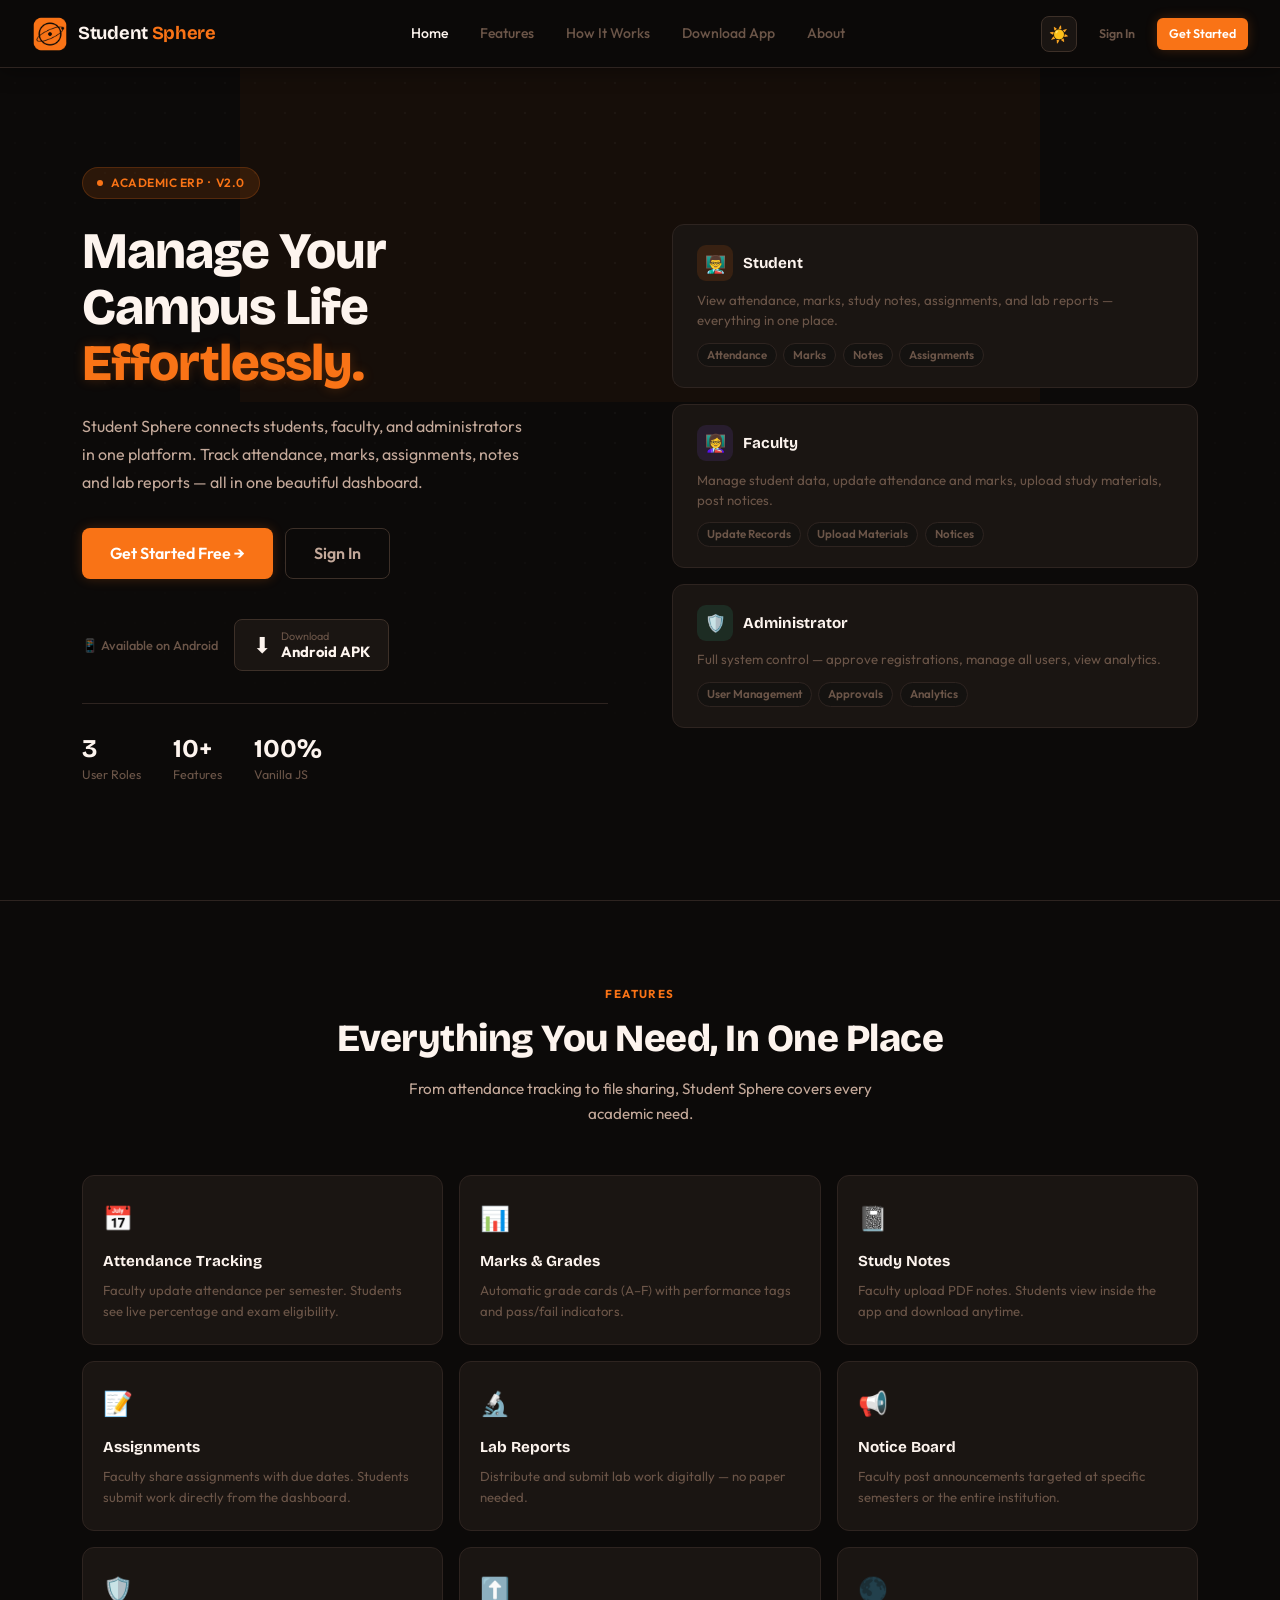
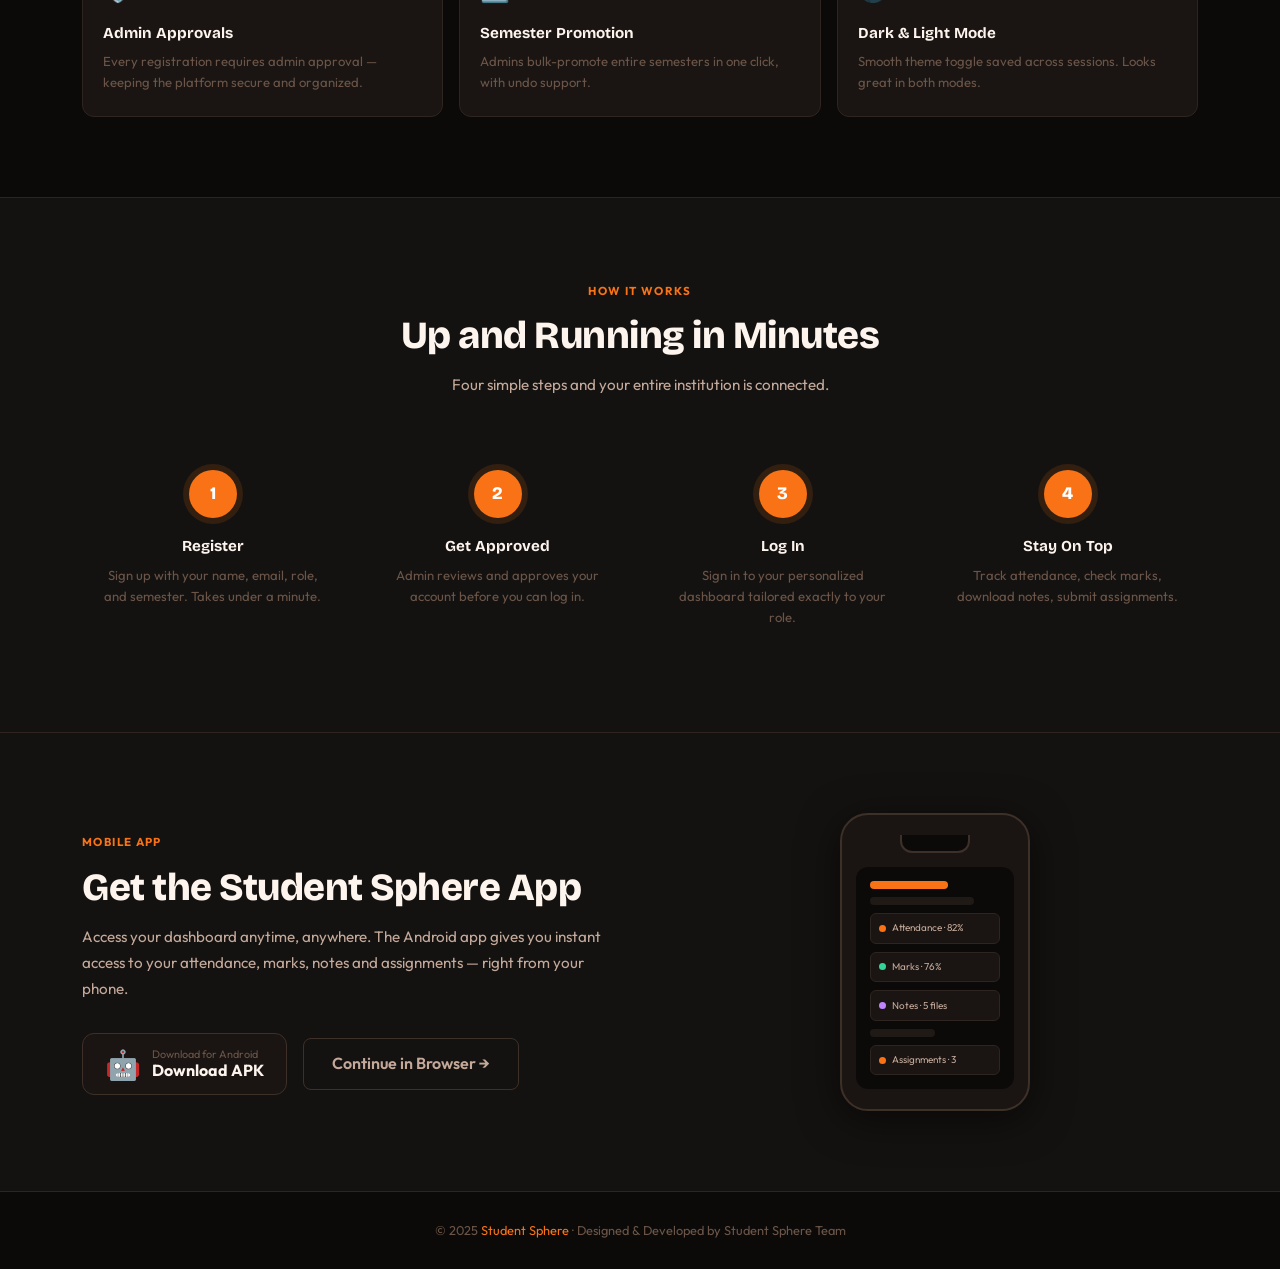
==== commit cfdf08d5: "feat: add homepage redesign, app download section, file viewer improvements, assignment & lab submis" ====
--- a/index.html
+++ b/index.html
@@ -16,13 +16,15 @@
   </a>
   <div class="nav-links">
     <a href="index.html" class="active">Home</a>
+    <a href="#features">Features</a>
+    <a href="#how-it-works">How It Works</a>
+    <a href="#download">Download App</a>
     <a href="about-dev.html">About</a>
   </div>
   <div class="nav-right" id="nav-right">
-    <!-- Theme toggle injected here by initHam() when user is logged out -->
     <a href="login.html"    class="btn btn-ghost btn-sm"   id="nav-login">Sign In</a>
     <a href="register.html" class="btn btn-primary btn-sm" id="nav-reg">Get Started</a>
-    <a href="#"             class="btn btn-primary btn-sm" id="dash-btn" style="display:none">Dashboard →</a>
+    <a href="#"             class="btn btn-primary btn-sm" id="dash-btn" style="display:none">Dashboard &rarr;</a>
   </div>
   <button class="hamburger" id="ham-btn" aria-label="Toggle menu" aria-expanded="false">
     <span></span><span></span><span></span>
@@ -31,12 +33,16 @@
 
 <div class="nav-drawer" id="nav-drawer">
   <a href="index.html">Home</a>
+  <a href="#features">Features</a>
+  <a href="#how-it-works">How It Works</a>
+  <a href="#download">Download App</a>
   <a href="about-dev.html">About</a>
   <a href="login.html">Sign In</a>
-  <a href="register.html">Get Started</a><!-- Fixed: was login.html -->
+  <a href="register.html">Get Started</a>
 </div>
 
 <div class="pt-nav">
+
   <section class="hero">
     <div class="hero-glow"></div>
     <div class="hero-dots"></div>
@@ -46,91 +52,154 @@
         <div class="hero-left">
           <div class="hero-chip">
             <span class="chip-dot"></span>
-            Academic ERP &nbsp;·&nbsp; v2.0
-          </div>
-
+            Academic ERP &nbsp;&middot;&nbsp; v2.0
+          </div>
           <h1 class="hero-title">
             Manage Your<br>
             Campus Life<br>
             <span class="hl">Effortlessly.</span>
           </h1>
-
           <p class="hero-desc">
-            Student Sphere is a complete academic management platform connecting students, faculty, and administrators.
+            Student Sphere connects students, faculty, and administrators in one platform.
             Track attendance, marks, assignments, notes and lab reports — all in one beautiful dashboard.
           </p>
-
           <div class="hero-btns">
-            <a href="register.html" class="btn btn-primary btn-lg">Get Started Free →</a>
+            <a href="register.html" class="btn btn-primary btn-lg">Get Started Free &rarr;</a>
             <a href="login.html"    class="btn btn-outline btn-lg">Sign In</a>
           </div>
-
+          <div class="hero-app-strip">
+            <span class="hero-app-label">&#128241; Available on Android</span>
+            <a href="StudentSphere.apk" download class="btn-app">
+              <span class="btn-app-icon">&#11015;</span>
+              <span class="btn-app-text">
+                <span class="btn-app-sub">Download</span>
+                <span class="btn-app-main">Android APK</span>
+              </span>
+            </a>
+          </div>
           <div class="hero-stats">
-            <div>
-              <div class="hstat-val">3</div>
-              <div class="hstat-lbl">User Roles</div>
-            </div>
-            <div>
-              <div class="hstat-val">10+</div>
-              <div class="hstat-lbl">Features</div>
-            </div>
-            <div>
-              <div class="hstat-val">100%</div>
-              <div class="hstat-lbl">Vanilla JS</div>
-            </div>
-          </div>
-        </div><!-- /hero-left -->
+            <div class="hstat"><div class="hstat-val">3</div><div class="hstat-lbl">User Roles</div></div>
+            <div class="hstat"><div class="hstat-val">10+</div><div class="hstat-lbl">Features</div></div>
+            <div class="hstat"><div class="hstat-val">100%</div><div class="hstat-lbl">Vanilla JS</div></div>
+          </div>
+        </div>
 
         <div class="hero-right">
           <div class="hcard">
             <div class="hcard-head">
-              <div class="hcard-icon ic-blue">👨‍🎓</div>
+              <div class="hcard-icon ic-blue">&#128104;&#8205;&#127979;</div>
               <div class="hcard-title">Student</div>
             </div>
             <div class="hcard-desc">View attendance, marks, study notes, assignments, and lab reports — everything in one place.</div>
             <div class="hcard-tags">
-              <span class="htag">Attendance</span>
-              <span class="htag">Marks</span>
-              <span class="htag">Notes</span>
-              <span class="htag">Assignments</span>
-            </div>
-          </div>
-
+              <span class="htag">Attendance</span><span class="htag">Marks</span><span class="htag">Notes</span><span class="htag">Assignments</span>
+            </div>
+          </div>
           <div class="hcard">
             <div class="hcard-head">
-              <div class="hcard-icon ic-violet">👩‍🏫</div>
+              <div class="hcard-icon ic-violet">&#128105;&#8205;&#127979;</div>
               <div class="hcard-title">Faculty</div>
             </div>
-            <div class="hcard-desc">Manage student data, update attendance and marks, upload study materials with ease.</div>
+            <div class="hcard-desc">Manage student data, update attendance and marks, upload study materials, post notices.</div>
             <div class="hcard-tags">
-              <span class="htag">Update Records</span>
-              <span class="htag">Upload Materials</span>
-            </div>
-          </div>
-
+              <span class="htag">Update Records</span><span class="htag">Upload Materials</span><span class="htag">Notices</span>
+            </div>
+          </div>
           <div class="hcard">
             <div class="hcard-head">
-              <div class="hcard-icon ic-green">🛡️</div>
+              <div class="hcard-icon ic-green">&#128737;&#65039;</div>
               <div class="hcard-title">Administrator</div>
             </div>
-            <div class="hcard-desc">Full system control — manage all users, view analytics, add or delete accounts.</div>
+            <div class="hcard-desc">Full system control — approve registrations, manage all users, view analytics.</div>
             <div class="hcard-tags">
-              <span class="htag">User Management</span>
-              <span class="htag">Analytics</span>
-            </div>
-          </div>
-        </div><!-- /hero-right -->
-
+              <span class="htag">User Management</span><span class="htag">Approvals</span><span class="htag">Analytics</span>
+            </div>
+          </div>
+        </div>
+
+      </div>
+    </div>
+  </section>
+
+  <section class="hp-section" id="features">
+    <div class="container">
+      <div class="hp-section-head">
+        <div class="hp-label">Features</div>
+        <h2 class="hp-title">Everything You Need, In One Place</h2>
+        <p class="hp-sub">From attendance tracking to file sharing, Student Sphere covers every academic need.</p>
+      </div>
+      <div class="feat-grid">
+        <div class="feat-card"><div class="feat-icon">&#128197;</div><div class="feat-name">Attendance Tracking</div><div class="feat-desc">Faculty update attendance per semester. Students see live percentage and exam eligibility.</div></div>
+        <div class="feat-card"><div class="feat-icon">&#128202;</div><div class="feat-name">Marks &amp; Grades</div><div class="feat-desc">Automatic grade cards (A&ndash;F) with performance tags and pass/fail indicators.</div></div>
+        <div class="feat-card"><div class="feat-icon">&#128211;</div><div class="feat-name">Study Notes</div><div class="feat-desc">Faculty upload PDF notes. Students view inside the app and download anytime.</div></div>
+        <div class="feat-card"><div class="feat-icon">&#128221;</div><div class="feat-name">Assignments</div><div class="feat-desc">Faculty share assignments with due dates. Students submit work directly from the dashboard.</div></div>
+        <div class="feat-card"><div class="feat-icon">&#128300;</div><div class="feat-name">Lab Reports</div><div class="feat-desc">Distribute and submit lab work digitally — no paper needed.</div></div>
+        <div class="feat-card"><div class="feat-icon">&#128226;</div><div class="feat-name">Notice Board</div><div class="feat-desc">Faculty post announcements targeted at specific semesters or the entire institution.</div></div>
+        <div class="feat-card"><div class="feat-icon">&#128737;&#65039;</div><div class="feat-name">Admin Approvals</div><div class="feat-desc">Every registration requires admin approval — keeping the platform secure and organized.</div></div>
+        <div class="feat-card"><div class="feat-icon">&#11014;&#65039;</div><div class="feat-name">Semester Promotion</div><div class="feat-desc">Admins bulk-promote entire semesters in one click, with undo support.</div></div>
+        <div class="feat-card"><div class="feat-icon">&#127761;</div><div class="feat-name">Dark &amp; Light Mode</div><div class="feat-desc">Smooth theme toggle saved across sessions. Looks great in both modes.</div></div>
+      </div>
+    </div>
+  </section>
+
+  <section class="hp-section hp-section-alt" id="how-it-works">
+    <div class="container">
+      <div class="hp-section-head">
+        <div class="hp-label">How It Works</div>
+        <h2 class="hp-title">Up and Running in Minutes</h2>
+        <p class="hp-sub">Four simple steps and your entire institution is connected.</p>
+      </div>
+      <div class="steps-grid">
+        <div class="step-card"><div class="step-num">1</div><div class="step-title">Register</div><div class="step-desc">Sign up with your name, email, role, and semester. Takes under a minute.</div></div>
+        <div class="step-card"><div class="step-num">2</div><div class="step-title">Get Approved</div><div class="step-desc">Admin reviews and approves your account before you can log in.</div></div>
+        <div class="step-card"><div class="step-num">3</div><div class="step-title">Log In</div><div class="step-desc">Sign in to your personalized dashboard tailored exactly to your role.</div></div>
+        <div class="step-card"><div class="step-num">4</div><div class="step-title">Stay On Top</div><div class="step-desc">Track attendance, check marks, download notes, submit assignments.</div></div>
+      </div>
+    </div>
+  </section>
+
+  <section class="hp-section hp-download-section" id="download">
+    <div class="container">
+      <div class="hp-download-inner">
+        <div class="hp-download-text">
+          <div class="hp-label">Mobile App</div>
+          <h2 class="hp-title">Get the Student Sphere App</h2>
+          <p class="hp-sub">Access your dashboard anytime, anywhere. The Android app gives you instant access to your attendance, marks, notes and assignments — right from your phone.</p>
+          <div class="hp-download-btns">
+            <a href="StudentSphere.apk" download class="btn-app btn-app-lg">
+              <span class="btn-app-icon">&#129302;</span>
+              <span class="btn-app-text">
+                <span class="btn-app-sub">Download for Android</span>
+                <span class="btn-app-main">Download APK</span>
+              </span>
+            </a>
+            <a href="login.html" class="btn btn-outline btn-lg">Continue in Browser &rarr;</a>
+          </div>
+        </div>
+        <div class="hp-download-visual">
+          <div class="phone-mock">
+            <div class="phone-notch"></div>
+            <div class="phone-screen">
+              <div class="ps-bar ps-accent"></div>
+              <div class="ps-bar" style="width:80%"></div>
+              <div class="ps-mini-card"><span class="ps-dot ps-dot-orange"></span>Attendance &middot; 82%</div>
+              <div class="ps-mini-card"><span class="ps-dot ps-dot-green"></span>Marks &middot; 76%</div>
+              <div class="ps-mini-card"><span class="ps-dot ps-dot-violet"></span>Notes &middot; 5 files</div>
+              <div class="ps-bar" style="width:50%"></div>
+              <div class="ps-mini-card"><span class="ps-dot ps-dot-orange"></span>Assignments &middot; 3</div>
+            </div>
+          </div>
+        </div>
       </div>
     </div>
   </section>
 
   <footer>
-    <p>© 2025 <span>Student Sphere</span> · Designed &amp; Developed by Student Sphere Team</p>
+    <p>&copy; 2025 <span>Student Sphere</span> &middot; Designed &amp; Developed by Student Sphere Team</p>
   </footer>
+
 </div>
 
-<!-- Easter Egg -->
 <div class="egg-overlay" id="egg-overlay">
   <div class="egg-box">
     <img src="css/logo.png" alt="Student Sphere Logo" class="egg-icon">
--- a/css/style.css
+++ b/css/style.css
@@ -1339,3 +1339,545 @@
   .sb-avatar { width: 44px; height: 44px; font-size: 0.95rem; }
   .sidebar   { width: 88vw; }
 }
+
+/* ════════════════════════════════════════════════
+   HOMEPAGE — New Sections
+   (appended — uses existing CSS variables only)
+════════════════════════════════════════════════ */
+
+/* ── Hero App Strip ── */
+.hero-app-strip {
+  display: flex;
+  align-items: center;
+  gap: 1rem;
+  margin-bottom: 2rem;
+  flex-wrap: wrap;
+}
+.hero-app-label {
+  font-size: 0.8rem;
+  color: var(--muted);
+  font-weight: 500;
+}
+
+/* ── App Download Button ── */
+.btn-app {
+  display: inline-flex;
+  align-items: center;
+  gap: 0.65rem;
+  padding: 0.6rem 1.1rem;
+  background: var(--card);
+  border: 1px solid var(--border2);
+  border-radius: var(--r-sm);
+  cursor: pointer;
+  text-decoration: none;
+  transition: var(--t);
+  color: var(--white);
+}
+.btn-app:hover {
+  border-color: var(--accent);
+  background: var(--accent-soft);
+  transform: translateY(-2px);
+}
+.btn-app-icon {
+  font-size: 1.4rem;
+  line-height: 1;
+  flex-shrink: 0;
+}
+.btn-app-text {
+  display: flex;
+  flex-direction: column;
+  line-height: 1.2;
+}
+.btn-app-sub  { font-size: 0.68rem; color: var(--muted); }
+.btn-app-main { font-size: 0.92rem; font-weight: 700; color: var(--white); }
+.btn-app-lg {
+  padding: 0.85rem 1.4rem;
+  border-radius: var(--r);
+}
+.btn-app-lg .btn-app-icon { font-size: 1.8rem; }
+.btn-app-lg .btn-app-main { font-size: 1rem; }
+
+/* ── hstat (separate from hstat-val to avoid conflicts) ── */
+.hstat { display: flex; flex-direction: column; }
+
+/* ── Homepage section shared ── */
+.hp-section {
+  padding: 5rem 0;
+  border-top: 1px solid var(--border);
+}
+.hp-section-alt {
+  background: var(--panel);
+}
+.hp-section-head {
+  text-align: center;
+  margin-bottom: 3rem;
+}
+.hp-label {
+  display: inline-block;
+  font-size: 0.72rem;
+  font-weight: 700;
+  letter-spacing: 0.12em;
+  text-transform: uppercase;
+  color: var(--accent);
+  margin-bottom: 0.75rem;
+}
+.hp-title {
+  font-family: var(--head);
+  font-size: clamp(1.6rem, 3.5vw, 2.4rem);
+  font-weight: 800;
+  color: var(--white);
+  line-height: 1.2;
+  margin-bottom: 0.875rem;
+  letter-spacing: -0.5px;
+}
+.hp-sub {
+  font-size: 0.95rem;
+  color: var(--text);
+  max-width: 520px;
+  margin: 0 auto;
+  line-height: 1.7;
+}
+
+/* ── Features Grid ── */
+.feat-grid {
+  display: grid;
+  grid-template-columns: repeat(3, 1fr);
+  gap: 1rem;
+}
+.feat-card {
+  background: var(--card);
+  border: 1px solid var(--border);
+  border-radius: var(--r);
+  padding: 1.4rem 1.25rem;
+  transition: var(--t);
+}
+.feat-card:hover {
+  border-color: var(--border2);
+  transform: translateY(-3px);
+  box-shadow: var(--shadow-sm);
+}
+.feat-icon {
+  font-size: 1.5rem;
+  margin-bottom: 0.75rem;
+  display: block;
+}
+.feat-name {
+  font-family: var(--head);
+  font-weight: 700;
+  font-size: 0.95rem;
+  color: var(--white);
+  margin-bottom: 0.4rem;
+}
+.feat-desc {
+  font-size: 0.82rem;
+  color: var(--muted);
+  line-height: 1.6;
+}
+
+/* ── Steps Grid ── */
+.steps-grid {
+  display: grid;
+  grid-template-columns: repeat(4, 1fr);
+  gap: 1.5rem;
+}
+.step-card {
+  text-align: center;
+  padding: 1.5rem 1rem;
+}
+.step-num {
+  width: 48px;
+  height: 48px;
+  border-radius: 50%;
+  background: var(--accent);
+  color: #fff;
+  font-family: var(--head);
+  font-weight: 800;
+  font-size: 1.1rem;
+  display: flex;
+  align-items: center;
+  justify-content: center;
+  margin: 0 auto 1rem;
+  box-shadow: 0 0 0 6px var(--accent-soft);
+}
+.step-title {
+  font-family: var(--head);
+  font-weight: 700;
+  color: var(--white);
+  font-size: 0.95rem;
+  margin-bottom: 0.4rem;
+}
+.step-desc {
+  font-size: 0.82rem;
+  color: var(--muted);
+  line-height: 1.6;
+}
+
+/* ── Download Section ── */
+.hp-download-section {
+  background: var(--panel);
+}
+.hp-download-inner {
+  display: grid;
+  grid-template-columns: 1fr 1fr;
+  gap: 4rem;
+  align-items: center;
+}
+.hp-download-text .hp-title { text-align: left; }
+.hp-download-text .hp-sub   { text-align: left; margin: 0 0 2rem; }
+.hp-download-btns {
+  display: flex;
+  flex-wrap: wrap;
+  gap: 1rem;
+  align-items: center;
+}
+.hp-download-visual {
+  display: flex;
+  justify-content: center;
+}
+
+/* ── Phone Mockup ── */
+.phone-mock {
+  width: 190px;
+  background: var(--card);
+  border: 2px solid var(--border2);
+  border-radius: 28px;
+  padding: 1.25rem 0.875rem;
+  box-shadow: var(--shadow);
+}
+.phone-notch {
+  width: 70px;
+  height: 18px;
+  background: var(--bg);
+  border-radius: 0 0 12px 12px;
+  margin: 0 auto 0.875rem;
+  border: 2px solid var(--border2);
+  border-top: none;
+}
+.phone-screen {
+  background: var(--bg);
+  border-radius: 12px;
+  padding: 0.875rem;
+  display: flex;
+  flex-direction: column;
+  gap: 0.5rem;
+}
+.ps-bar {
+  height: 8px;
+  border-radius: 4px;
+  background: var(--card2);
+  width: 100%;
+}
+.ps-accent { background: var(--accent); width: 60%; }
+.ps-mini-card {
+  background: var(--card);
+  border: 1px solid var(--border);
+  border-radius: 6px;
+  padding: 0.4rem 0.5rem;
+  font-size: 0.62rem;
+  color: var(--text);
+  display: flex;
+  align-items: center;
+  gap: 0.4rem;
+}
+.ps-dot {
+  width: 7px;
+  height: 7px;
+  border-radius: 50%;
+  flex-shrink: 0;
+}
+.ps-dot-orange { background: var(--accent); }
+.ps-dot-green  { background: var(--green); }
+.ps-dot-violet { background: var(--violet); }
+
+/* ════════════════════════════════════════════════
+   FILE VIEWER — FULLSCREEN FIX (Goal 3)
+════════════════════════════════════════════════ */
+.file-viewer-overlay {
+  position: fixed;
+  inset: 0;
+  background: rgba(0,0,0,0.88);
+  z-index: 9990;
+  display: none;
+  flex-direction: column;
+}
+.file-viewer-overlay.show { display: flex; }
+.file-viewer-header {
+  display: flex;
+  align-items: center;
+  justify-content: space-between;
+  padding: 0.75rem 1.25rem;
+  background: var(--panel);
+  border-bottom: 1px solid var(--border);
+  flex-shrink: 0;
+  gap: 1rem;
+  flex-wrap: wrap;
+}
+.file-viewer-name {
+  font-weight: 600;
+  font-size: 0.88rem;
+  color: var(--white);
+  overflow: hidden;
+  text-overflow: ellipsis;
+  white-space: nowrap;
+  flex: 1;
+  min-width: 0;
+}
+.file-viewer-controls {
+  display: flex;
+  align-items: center;
+  gap: 0.4rem;
+  flex-shrink: 0;
+}
+.fv-zoom-btn {
+  width: 32px;
+  height: 32px;
+  border-radius: var(--r-xs);
+  background: var(--card2);
+  border: 1px solid var(--border);
+  color: var(--white);
+  font-size: 1rem;
+  display: flex;
+  align-items: center;
+  justify-content: center;
+  cursor: pointer;
+  transition: var(--t);
+  font-weight: 700;
+}
+.fv-zoom-btn:hover { background: var(--accent-soft); border-color: var(--accent); }
+.fv-zoom-label {
+  font-size: 0.75rem;
+  color: var(--muted);
+  min-width: 36px;
+  text-align: center;
+}
+.file-viewer-body {
+  flex: 1;
+  overflow: auto;
+  display: flex;
+  align-items: flex-start;
+  justify-content: center;
+  background: #1a1a1a;
+  -webkit-overflow-scrolling: touch;
+}
+.file-viewer-frame-wrap {
+  width: 100%;
+  height: 100%;
+  transform-origin: top center;
+  transition: transform 0.2s ease;
+}
+.file-viewer-frame {
+  width: 100%;
+  height: 100%;
+  min-height: calc(100vh - 60px);
+  border: none;
+  display: block;
+}
+
+/* ════════════════════════════════════════════════
+   NOTICE BOARD — Styles
+════════════════════════════════════════════════ */
+.notice-ticker {
+  display: flex;
+  align-items: center;
+  gap: 0.75rem;
+  background: var(--accent-soft);
+  border: 1px solid var(--accent-glow);
+  border-radius: var(--r-sm);
+  padding: 0.6rem 1rem;
+  margin-bottom: 1.25rem;
+  overflow: hidden;
+}
+.notice-ticker-label {
+  font-size: 0.7rem;
+  font-weight: 700;
+  color: var(--accent);
+  white-space: nowrap;
+  text-transform: uppercase;
+  letter-spacing: 0.05em;
+  flex-shrink: 0;
+}
+.notice-ticker-text {
+  font-size: 0.82rem;
+  color: var(--text);
+  white-space: nowrap;
+  overflow: hidden;
+  text-overflow: ellipsis;
+}
+.notice-card {
+  background: var(--card2);
+  border: 1px solid var(--border);
+  border-radius: var(--r-sm);
+  padding: 1rem 1.25rem;
+  margin-bottom: 0.75rem;
+  transition: border-color 0.2s;
+}
+.notice-card:last-child { margin-bottom: 0; }
+.notice-card:hover { border-color: var(--accent-glow); }
+.notice-card-top {
+  display: flex;
+  align-items: flex-start;
+  justify-content: space-between;
+  gap: 0.75rem;
+  margin-bottom: 0.5rem;
+  flex-wrap: wrap;
+}
+.notice-card-title {
+  font-weight: 700;
+  font-size: 0.95rem;
+  color: var(--white);
+  flex: 1;
+}
+.notice-card-body {
+  font-size: 0.85rem;
+  color: var(--text);
+  line-height: 1.65;
+  margin-bottom: 0.65rem;
+  white-space: pre-wrap;
+}
+.notice-card-meta { font-size: 0.75rem; color: var(--muted); }
+.notice-card-mini {
+  padding: 0.5rem 0;
+  border-bottom: 1px solid var(--border);
+}
+.notice-card-mini:last-child { border-bottom: none; }
+.notice-mini-title { font-size: 0.85rem; font-weight: 600; color: var(--white); margin-bottom: 2px; }
+.notice-mini-meta  { font-size: 0.72rem; color: var(--muted); }
+
+/* ── Notice section top placement (student overview) ── */
+.notices-highlight {
+  margin-bottom: 1.25rem;
+}
+
+/* ════════════════════════════════════════════════
+   SUBMISSION BADGES & ASSIGNMENT ROW
+════════════════════════════════════════════════ */
+.badge-green  { background: var(--green-s);  color: var(--green); border: 1px solid rgba(52,211,153,.3); }
+.badge-rose   { background: var(--rose-s);   color: var(--rose);  border: 1px solid rgba(251,113,133,.3); }
+.badge-amber  { background: var(--amber-s);  color: var(--amber); border: 1px solid rgba(251,191,36,.3); }
+
+.asgn-row {
+  padding: 0.875rem 1rem;
+  border-radius: var(--r-sm);
+  border: 1px solid var(--border);
+  margin-bottom: 0.6rem;
+  display: flex;
+  flex-direction: column;
+  gap: 0.65rem;
+}
+.asgn-row:last-child { margin-bottom: 0; }
+.asgn-row-top {
+  display: flex;
+  align-items: flex-start;
+  justify-content: space-between;
+  flex-wrap: wrap;
+  gap: 0.5rem;
+}
+.asgn-row-actions {
+  display: flex;
+  gap: 0.4rem;
+  flex-wrap: wrap;
+  align-items: center;
+}
+
+/* ── Pending badge in sidebar ── */
+.sb-item .sb-badge {
+  margin-left: auto;
+  background: var(--amber);
+  color: #000;
+  font-size: 0.62rem;
+  font-weight: 800;
+  padding: 2px 7px;
+  border-radius: 99px;
+  min-width: 20px;
+  text-align: center;
+  flex-shrink: 0;
+  display: none;
+}
+
+/* ── Alert warning ── */
+.alert-warning {
+  background: var(--amber-s);
+  border-color: rgba(251,191,36,.35);
+  color: #fcd34d;
+}
+
+/* ════════════════════════════════════════════════
+   RESPONSIVE — Homepage New Sections
+════════════════════════════════════════════════ */
+@media (max-width: 900px) {
+  .feat-grid   { grid-template-columns: repeat(2, 1fr); }
+  .steps-grid  { grid-template-columns: repeat(2, 1fr); }
+  .hp-download-inner { grid-template-columns: 1fr; gap: 2.5rem; }
+  .hp-download-text .hp-sub { max-width: 100%; }
+  .hp-download-visual { order: -1; }
+}
+@media (max-width: 768px) {
+  .hp-section { padding: 3.5rem 0; }
+  .hp-section-head { margin-bottom: 2rem; }
+  .hp-download-btns { flex-direction: column; align-items: flex-start; }
+  .hero-app-strip { gap: 0.75rem; }
+  .notice-ticker { display: none; }
+  .file-viewer-frame { min-height: calc(100vh - 56px); }
+}
+@media (max-width: 600px) {
+  .feat-grid  { grid-template-columns: 1fr; gap: 0.75rem; }
+  .steps-grid { grid-template-columns: 1fr 1fr; gap: 1rem; }
+  .hp-title   { font-size: clamp(1.4rem, 6vw, 1.8rem); }
+  .hp-sub     { font-size: 0.88rem; }
+  .phone-mock { width: 160px; }
+  .hp-download-inner { gap: 2rem; }
+  .hero-app-strip { flex-direction: column; align-items: flex-start; }
+  .asgn-row-top { flex-direction: column; }
+}
+@media (max-width: 480px) {
+  .hp-section { padding: 2.5rem 0; }
+  .steps-grid { grid-template-columns: 1fr; }
+  .step-card  { padding: 1rem 0.5rem; }
+  .feat-card  { padding: 1rem; }
+  .file-viewer-header { padding: 0.6rem 0.875rem; }
+  .fv-zoom-btn { width: 28px; height: 28px; font-size: 0.9rem; }
+}
+
+/* ── Toggle Switch (faculty allow-late) ── */
+.toggle-label {
+  display: inline-flex;
+  align-items: center;
+  gap: 0.5rem;
+  cursor: pointer;
+  font-size: 0.85rem;
+  color: var(--text);
+  user-select: none;
+}
+.toggle-label input[type="checkbox"] { display: none; }
+.toggle-track {
+  width: 40px;
+  height: 22px;
+  background: var(--border2);
+  border-radius: 11px;
+  position: relative;
+  transition: background 0.25s;
+  flex-shrink: 0;
+}
+.toggle-thumb {
+  position: absolute;
+  top: 3px;
+  left: 3px;
+  width: 16px;
+  height: 16px;
+  background: #fff;
+  border-radius: 50%;
+  transition: left 0.25s;
+}
+.toggle-label input:checked + .toggle-track { background: var(--accent); }
+.toggle-label input:checked + .toggle-track .toggle-thumb { left: 21px; }
+
+/* ── btn-danger ── */
+.btn-danger {
+  background: transparent;
+  color: var(--rose);
+  border: 1px solid var(--rose);
+}
+.btn-danger:hover { background: var(--rose-s); }
+
+/* ── badge-gray ── */
+.badge-gray { background: var(--panel); color: var(--muted); border: 1px solid var(--border); }
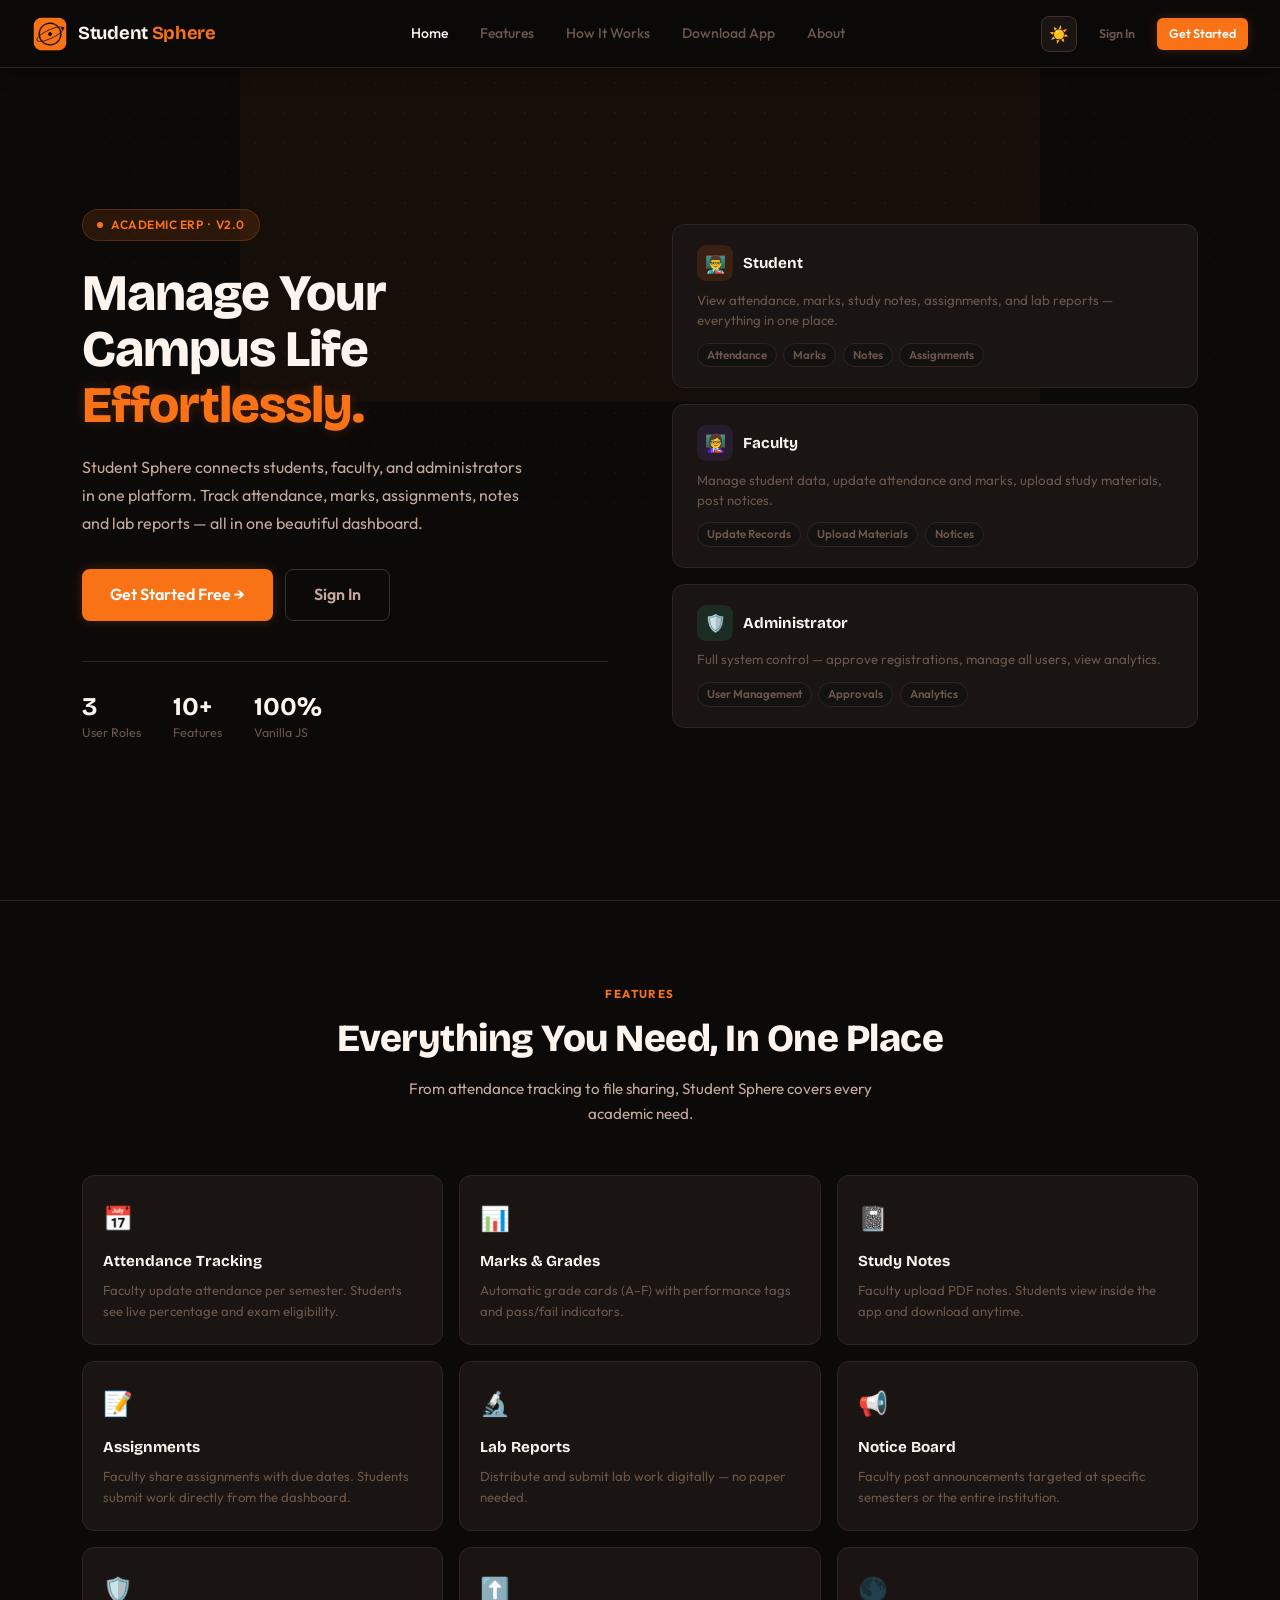
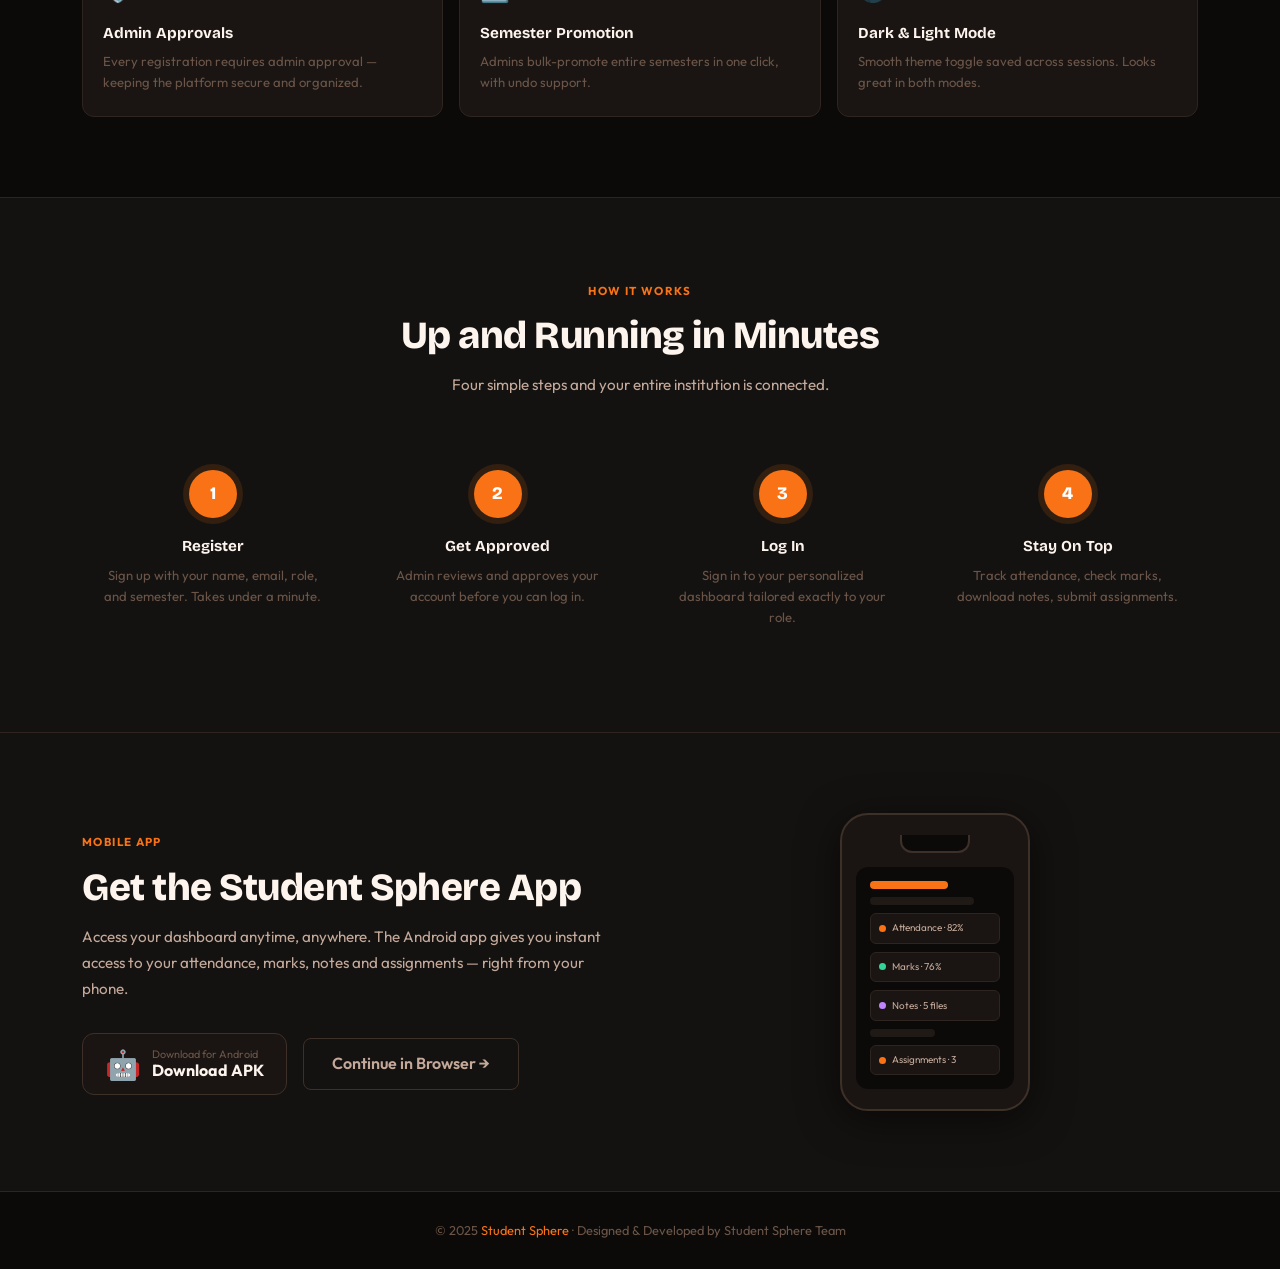
==== commit 826752e9: "fix all" ====
--- a/index.html
+++ b/index.html
@@ -67,16 +67,6 @@
             <a href="register.html" class="btn btn-primary btn-lg">Get Started Free &rarr;</a>
             <a href="login.html"    class="btn btn-outline btn-lg">Sign In</a>
           </div>
-          <div class="hero-app-strip">
-            <span class="hero-app-label">&#128241; Available on Android</span>
-            <a href="StudentSphere.apk" download class="btn-app">
-              <span class="btn-app-icon">&#11015;</span>
-              <span class="btn-app-text">
-                <span class="btn-app-sub">Download</span>
-                <span class="btn-app-main">Android APK</span>
-              </span>
-            </a>
-          </div>
           <div class="hero-stats">
             <div class="hstat"><div class="hstat-val">3</div><div class="hstat-lbl">User Roles</div></div>
             <div class="hstat"><div class="hstat-val">10+</div><div class="hstat-lbl">Features</div></div>
--- a/css/style.css
+++ b/css/style.css
@@ -1655,15 +1655,15 @@
   overflow: auto;
   display: flex;
   align-items: flex-start;
-  justify-content: center;
+  justify-content: flex-start;
   background: #1a1a1a;
   -webkit-overflow-scrolling: touch;
 }
 .file-viewer-frame-wrap {
-  width: 100%;
-  height: 100%;
-  transform-origin: top center;
-  transition: transform 0.2s ease;
+  min-width: 100%;
+  min-height: 100%;
+  position: relative;
+  transition: width 0.2s ease, height 0.2s ease;
 }
 .file-viewer-frame {
   width: 100%;
@@ -1671,6 +1671,8 @@
   min-height: calc(100vh - 60px);
   border: none;
   display: block;
+  transform-origin: top left;
+  transition: transform 0.2s ease;
 }
 
 /* ════════════════════════════════════════════════
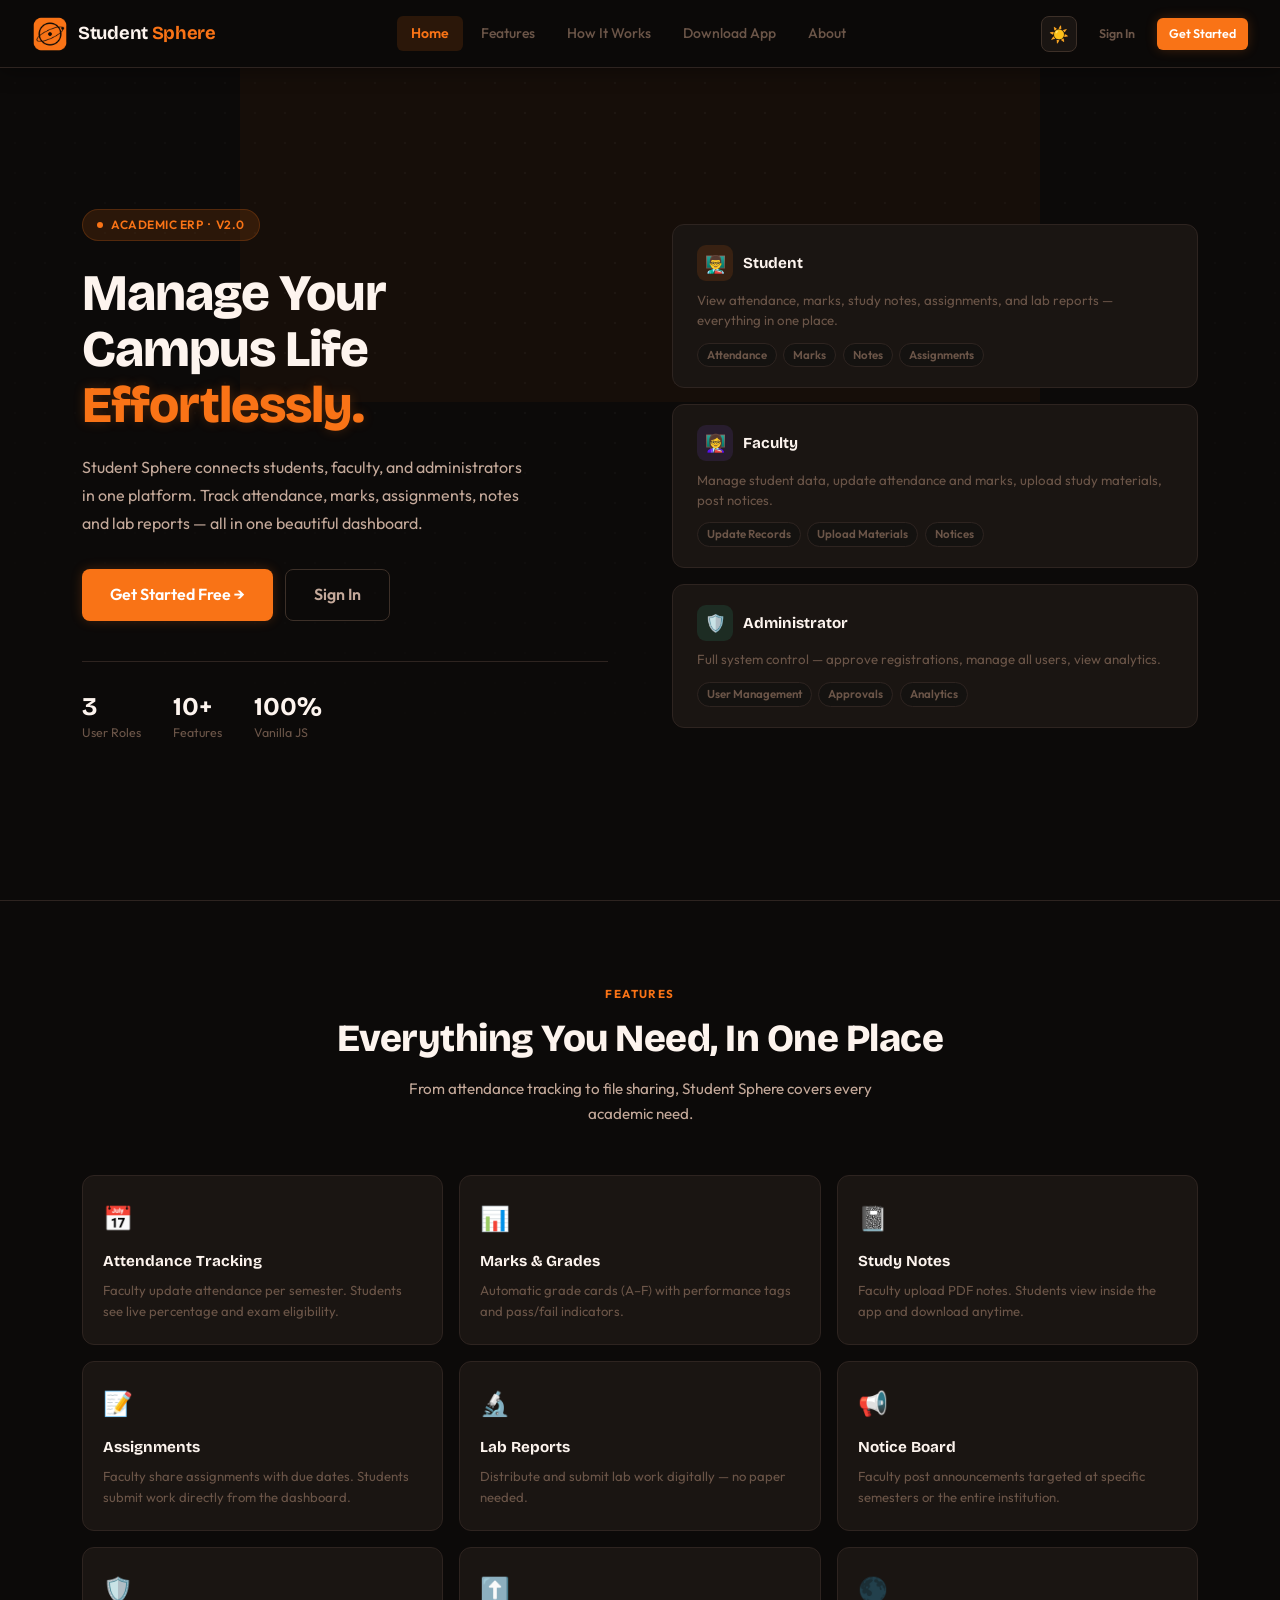
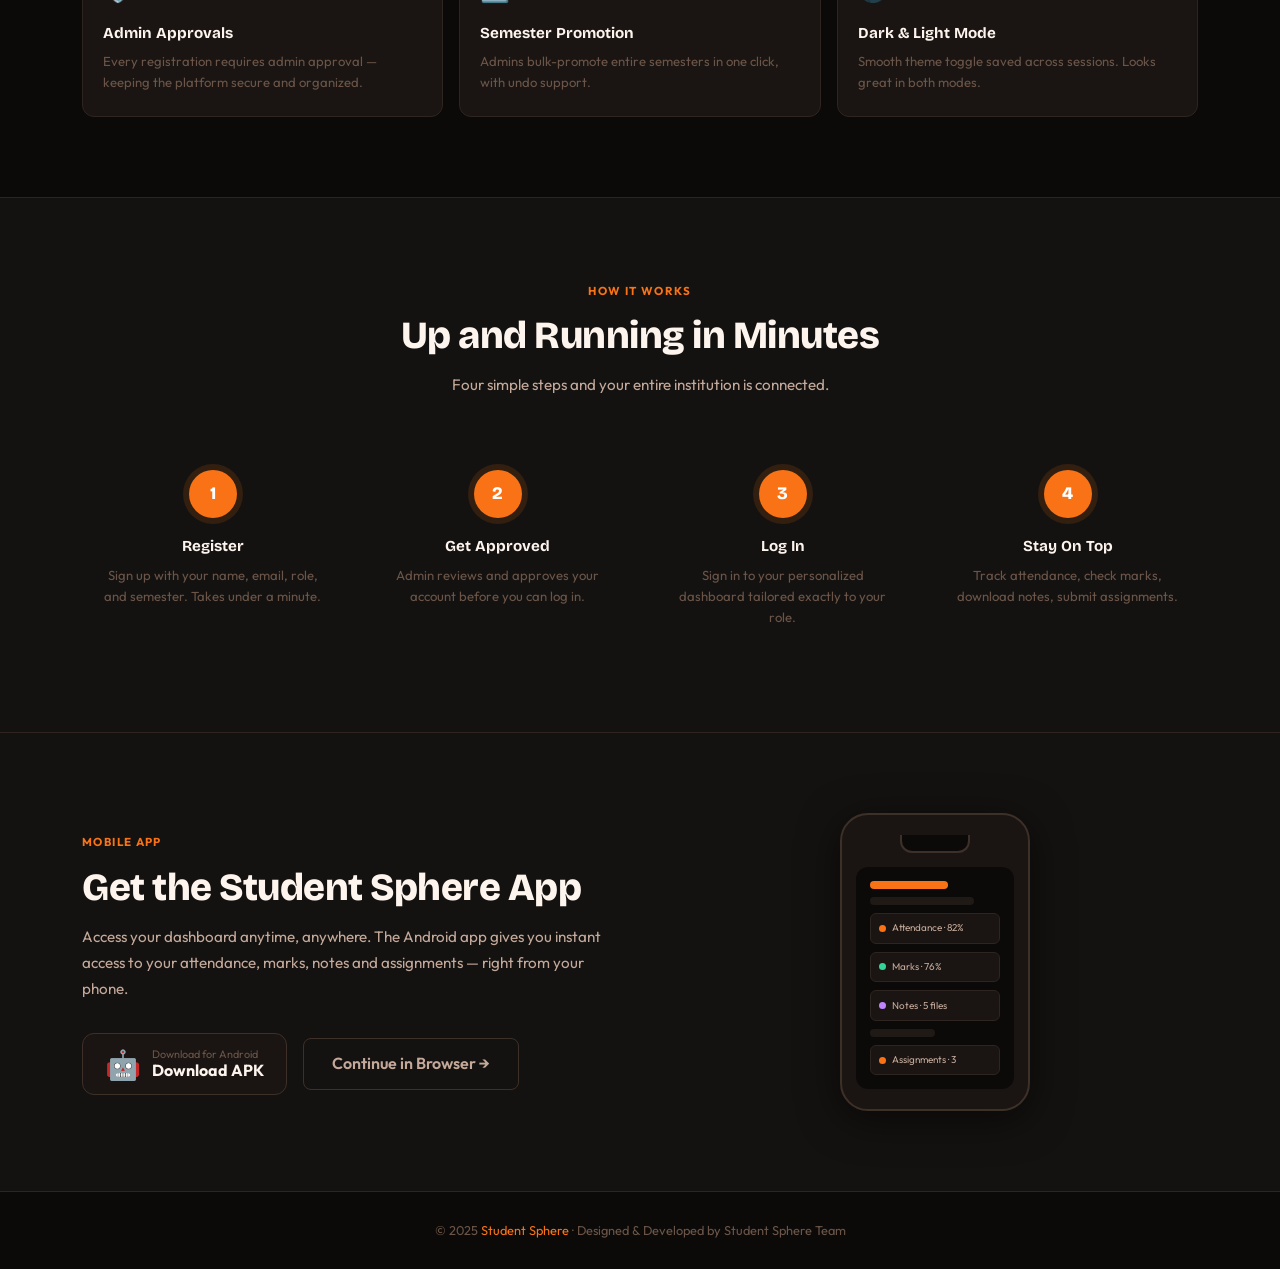
==== commit 30e65700: "Add Google site verification meta tag" ====
--- a/index.html
+++ b/index.html
@@ -3,6 +3,7 @@
 <head>
   <meta charset="UTF-8">
   <meta name="viewport" content="width=device-width, initial-scale=1.0">
+  <meta name="google-site-verification" content="zGAC3k2Oefnkp04rJPRpSEA-PECf_ayaN9CRj_jHS1I" />
   <title>Student Sphere — Academic Management System</title>
   <link rel="icon" type="image/x-icon" href="css/logo.png">
   <link rel="stylesheet" href="css/style.css">
@@ -155,7 +156,7 @@
           <div class="hp-label">Mobile App</div>
           <h2 class="hp-title">Get the Student Sphere App</h2>
           <p class="hp-sub">Access your dashboard anytime, anywhere. The Android app gives you instant access to your attendance, marks, notes and assignments — right from your phone.</p>
-          <div class="hp-download-btns">
+          <div class="hp-download-btns hp-download-btns-desktop">
             <a href="StudentSphere.apk" download class="btn-app btn-app-lg">
               <span class="btn-app-icon">&#129302;</span>
               <span class="btn-app-text">
@@ -180,6 +181,17 @@
             </div>
           </div>
         </div>
+        <!-- Buttons shown BELOW phone on mobile only -->
+        <div class="hp-download-btns hp-download-btns-mobile">
+          <a href="StudentSphere.apk" download class="btn-app btn-app-lg">
+            <span class="btn-app-icon">&#129302;</span>
+            <span class="btn-app-text">
+              <span class="btn-app-sub">Download for Android</span>
+              <span class="btn-app-main">Download APK</span>
+            </span>
+          </a>
+          <a href="login.html" class="btn btn-outline btn-lg">Continue in Browser &rarr;</a>
+        </div>
       </div>
     </div>
   </section>
--- a/css/style.css
+++ b/css/style.css
@@ -180,7 +180,11 @@
   white-space: nowrap;
 }
 .nav-links a:hover { color: var(--white); background: var(--card); }
-.nav-links a.active { color: var(--white); }
+.nav-links a.active {
+  color: var(--accent);
+  background: var(--accent-soft);
+  font-weight: 600;
+}
 
 .nav-right {
   display: flex;
@@ -1089,7 +1093,7 @@
 ════════════════════════════════════════════════ */
 [data-theme="light"] body { color: var(--text); }
 [data-theme="light"] .nav-links a:hover  { background: #fce7d6; color: var(--white); }
-[data-theme="light"] .nav-links a.active { color: var(--accent); font-weight: 600; }
+[data-theme="light"] .nav-links a.active { color: var(--accent); font-weight: 600; background: var(--accent-soft); }
 [data-theme="light"] .nav-drawer a:hover,
 [data-theme="light"] .nav-drawer button:hover { background: #fce7d6; color: var(--white); }
 [data-theme="light"] .btn-outline { color: var(--text); border-color: var(--border2); }
@@ -1196,11 +1200,12 @@
   .nav-brand-name { font-size: 1rem; }
 
   .hero { padding: 2rem 0 3rem; }
-  .hero-title { font-size: clamp(1.9rem, 6vw, 2.6rem); }
-  .hero-desc  { font-size: 0.92rem; }
-  .hero-btns  { flex-direction: column; }
+  .hero-title { font-size: clamp(1.9rem, 6vw, 2.6rem); text-align: center; }
+  .hero-desc  { font-size: 0.92rem; text-align: center; }
+  .hero-left  { text-align: center; }
+  .hero-btns  { flex-direction: column; align-items: center; }
   .hero-btns .btn { width: 100%; max-width: 320px; }
-  .hero-stats { gap: 1.25rem; }
+  .hero-stats { gap: 1.25rem; justify-content: center; }
 
   .auth-box { padding: 1.75rem 1.25rem; }
   .about-hero-card { padding: 2rem 1.25rem; }
@@ -1524,12 +1529,9 @@
 }
 .hp-download-text .hp-title { text-align: left; }
 .hp-download-text .hp-sub   { text-align: left; margin: 0 0 2rem; }
-.hp-download-btns {
-  display: flex;
-  flex-wrap: wrap;
-  gap: 1rem;
-  align-items: center;
-}
+/* Download section — button visibility split */
+.hp-download-btns-mobile  { display: none; }
+.hp-download-btns-desktop { display: flex; flex-wrap: wrap; gap: 1rem; align-items: center; }
 .hp-download-visual {
   display: flex;
   justify-content: center;
@@ -1655,15 +1657,44 @@
   overflow: auto;
   display: flex;
   align-items: flex-start;
-  justify-content: flex-start;
-  background: #1a1a1a;
+  justify-content: center;
+  background: #111;
   -webkit-overflow-scrolling: touch;
+  padding: 1rem;
+}
+.fv-img-wrap {
+  display: flex;
+  align-items: flex-start;
+  justify-content: center;
+  min-width: 100%;
+}
+.fv-img-wrap img {
+  display: block;
+  max-width: 100%;
+  height: auto;
+  border-radius: 4px;
+  box-shadow: 0 4px 24px rgba(0,0,0,.5);
+}
+.fv-pdf-wrap {
+  width: 100%;
+  height: 100%;
+  flex: 1;
+  display: flex;
+  flex-direction: column;
+}
+.fv-pdf-fallback {
+  display: flex;
+  flex-direction: column;
+  align-items: center;
+  justify-content: center;
+  padding: 3rem 2rem;
+  text-align: center;
+  color: var(--white);
+  min-height: 300px;
 }
 .file-viewer-frame-wrap {
-  min-width: 100%;
-  min-height: 100%;
-  position: relative;
-  transition: width 0.2s ease, height 0.2s ease;
+  width: 100%;
+  height: 100%;
 }
 .file-viewer-frame {
   width: 100%;
@@ -1671,8 +1702,6 @@
   min-height: calc(100vh - 60px);
   border: none;
   display: block;
-  transform-origin: top left;
-  transition: transform 0.2s ease;
 }
 
 /* ════════════════════════════════════════════════
@@ -1809,15 +1838,31 @@
 @media (max-width: 900px) {
   .feat-grid   { grid-template-columns: repeat(2, 1fr); }
   .steps-grid  { grid-template-columns: repeat(2, 1fr); }
-  .hp-download-inner { grid-template-columns: 1fr; gap: 2.5rem; }
-  .hp-download-text .hp-sub { max-width: 100%; }
-  .hp-download-visual { order: -1; }
+  .hp-download-inner {
+    display: flex;
+    flex-direction: column;
+    gap: 2rem;
+    align-items: center;
+  }
+  .hp-download-text    { order: 0; text-align: center; width: 100%; }
+  .hp-download-text .hp-label { text-align: center; }
+  .hp-download-text .hp-title { text-align: center !important; }
+  .hp-download-text .hp-sub   { text-align: center !important; }
+  .hp-download-visual  { order: 1; }
+  .hp-download-btns-desktop { display: none !important; }
+  .hp-download-btns-mobile  {
+    display: flex !important;
+    flex-direction: column;
+    align-items: center;
+    gap: 1rem;
+    order: 2;
+    width: 100%;
+  }
 }
 @media (max-width: 768px) {
   .hp-section { padding: 3.5rem 0; }
   .hp-section-head { margin-bottom: 2rem; }
-  .hp-download-btns { flex-direction: column; align-items: flex-start; }
-  .hero-app-strip { gap: 0.75rem; }
+  .hp-download-btns { flex-direction: column; align-items: center; }
   .notice-ticker { display: none; }
   .file-viewer-frame { min-height: calc(100vh - 56px); }
 }
@@ -1840,7 +1885,29 @@
   .fv-zoom-btn { width: 28px; height: 28px; font-size: 0.9rem; }
 }
 
-/* ── Toggle Switch (faculty allow-late) ── */
+/* ── Submission Control Bar (faculty) ── */
+.item-row-wrap {
+  border: 1px solid var(--border);
+  border-radius: var(--r-sm);
+  margin-bottom: .5rem;
+  overflow: hidden;
+}
+.item-row-wrap .item-row {
+  border: none;
+  margin: 0;
+  border-radius: 0;
+}
+.sub-control-bar {
+  display: flex;
+  align-items: center;
+  justify-content: space-between;
+  flex-wrap: wrap;
+  gap: .5rem;
+  padding: .5rem .75rem;
+  background: var(--panel);
+  border-top: 1px solid var(--border);
+  font-size: .8rem;
+}
 .toggle-label {
   display: inline-flex;
   align-items: center;
@@ -1883,3 +1950,178 @@
 
 /* ── badge-gray ── */
 .badge-gray { background: var(--panel); color: var(--muted); border: 1px solid var(--border); }
+
+/* ════════════════════════════════════════════════
+   PROFILE SYSTEM
+════════════════════════════════════════════════ */
+
+/* ── Profile Avatar (photo) ── */
+.profile-avatar-wrap {
+  position: relative;
+  width: 96px;
+  height: 96px;
+  flex-shrink: 0;
+}
+.profile-photo {
+  width: 96px;
+  height: 96px;
+  border-radius: 50%;
+  object-fit: cover;
+  border: 3px solid var(--accent);
+  display: block;
+}
+.profile-av-initials {
+  width: 96px;
+  height: 96px;
+  border-radius: 50%;
+  background: var(--accent);
+  color: #fff;
+  font-family: var(--head);
+  font-weight: 800;
+  font-size: 2rem;
+  display: flex;
+  align-items: center;
+  justify-content: center;
+  border: 3px solid var(--accent);
+  flex-shrink: 0;
+}
+.profile-photo-btn {
+  position: absolute;
+  bottom: 2px;
+  right: 2px;
+  width: 28px;
+  height: 28px;
+  border-radius: 50%;
+  background: var(--accent);
+  border: 2px solid var(--bg);
+  display: flex;
+  align-items: center;
+  justify-content: center;
+  cursor: pointer;
+  font-size: 0.75rem;
+  transition: var(--t);
+}
+.profile-photo-btn:hover { background: var(--accent-dark, #d97706); }
+.profile-photo-input { display: none; }
+
+/* ── Profile Header Banner ── */
+.profile-banner {
+  display: flex;
+  align-items: center;
+  gap: 1.25rem;
+  background: var(--card);
+  border: 1px solid var(--border);
+  border-radius: var(--r);
+  padding: 1.5rem;
+  margin-bottom: 1.25rem;
+  flex-wrap: wrap;
+}
+.profile-banner-info { flex: 1; min-width: 0; }
+.profile-name  { font-family: var(--head); font-weight: 800; font-size: 1.2rem; color: var(--white); margin-bottom: 0.2rem; }
+.profile-email { font-size: 0.85rem; color: var(--muted); margin-bottom: 0.5rem; }
+
+/* ── Profile Edit Form ── */
+.profile-form-grid {
+  display: grid;
+  grid-template-columns: 1fr 1fr;
+  gap: 1rem;
+}
+.profile-form-grid .form-group { margin: 0; }
+.profile-form-full { grid-column: 1 / -1; }
+
+/* ── Profile View Card ── */
+.profile-modal-overlay {
+  position: fixed;
+  inset: 0;
+  background: rgba(0,0,0,0.7);
+  backdrop-filter: blur(6px);
+  z-index: 9000;
+  display: none;
+  align-items: center;
+  justify-content: center;
+  padding: 1rem;
+}
+.profile-modal-overlay.show { display: flex; }
+.profile-modal-box {
+  background: var(--card);
+  border: 1px solid var(--border2);
+  border-radius: var(--r);
+  width: 100%;
+  max-width: 560px;
+  max-height: 90vh;
+  overflow-y: auto;
+  box-shadow: var(--shadow);
+}
+.profile-modal-header {
+  display: flex;
+  align-items: center;
+  justify-content: space-between;
+  padding: 1rem 1.25rem;
+  border-bottom: 1px solid var(--border);
+  position: sticky;
+  top: 0;
+  background: var(--card);
+  z-index: 1;
+}
+.profile-modal-title { font-family: var(--head); font-weight: 700; font-size: 1rem; color: var(--white); }
+.profile-modal-body  { padding: 1.25rem; }
+.profile-modal-banner {
+  display: flex;
+  align-items: center;
+  gap: 1rem;
+  margin-bottom: 1.25rem;
+  flex-wrap: wrap;
+}
+.profile-modal-av {
+  width: 72px;
+  height: 72px;
+  border-radius: 50%;
+  background: var(--accent);
+  color: #fff;
+  font-family: var(--head);
+  font-weight: 800;
+  font-size: 1.6rem;
+  display: flex;
+  align-items: center;
+  justify-content: center;
+  flex-shrink: 0;
+  overflow: hidden;
+}
+.profile-modal-av img {
+  width: 100%;
+  height: 100%;
+  object-fit: cover;
+  border-radius: 50%;
+}
+
+/* ── Detail List (for profile view) ── */
+.profile-detail-list { display: flex; flex-direction: column; gap: 0; }
+.profile-detail-row {
+  display: flex;
+  align-items: flex-start;
+  padding: 0.6rem 0;
+  border-bottom: 1px solid var(--border);
+  gap: 1rem;
+}
+.profile-detail-row:last-child { border-bottom: none; }
+.profile-detail-key {
+  font-size: 0.8rem;
+  color: var(--muted);
+  font-weight: 600;
+  min-width: 130px;
+  flex-shrink: 0;
+}
+.profile-detail-val {
+  font-size: 0.85rem;
+  color: var(--white);
+  word-break: break-word;
+}
+.profile-detail-val.empty-val { color: var(--muted); font-style: italic; }
+
+/* ── Responsive ── */
+@media (max-width: 600px) {
+  .profile-form-grid { grid-template-columns: 1fr; }
+  .profile-banner { flex-direction: column; text-align: center; align-items: center; }
+  .profile-modal-banner { flex-direction: column; text-align: center; align-items: center; }
+  .profile-detail-key { min-width: 100px; font-size: 0.75rem; }
+}
